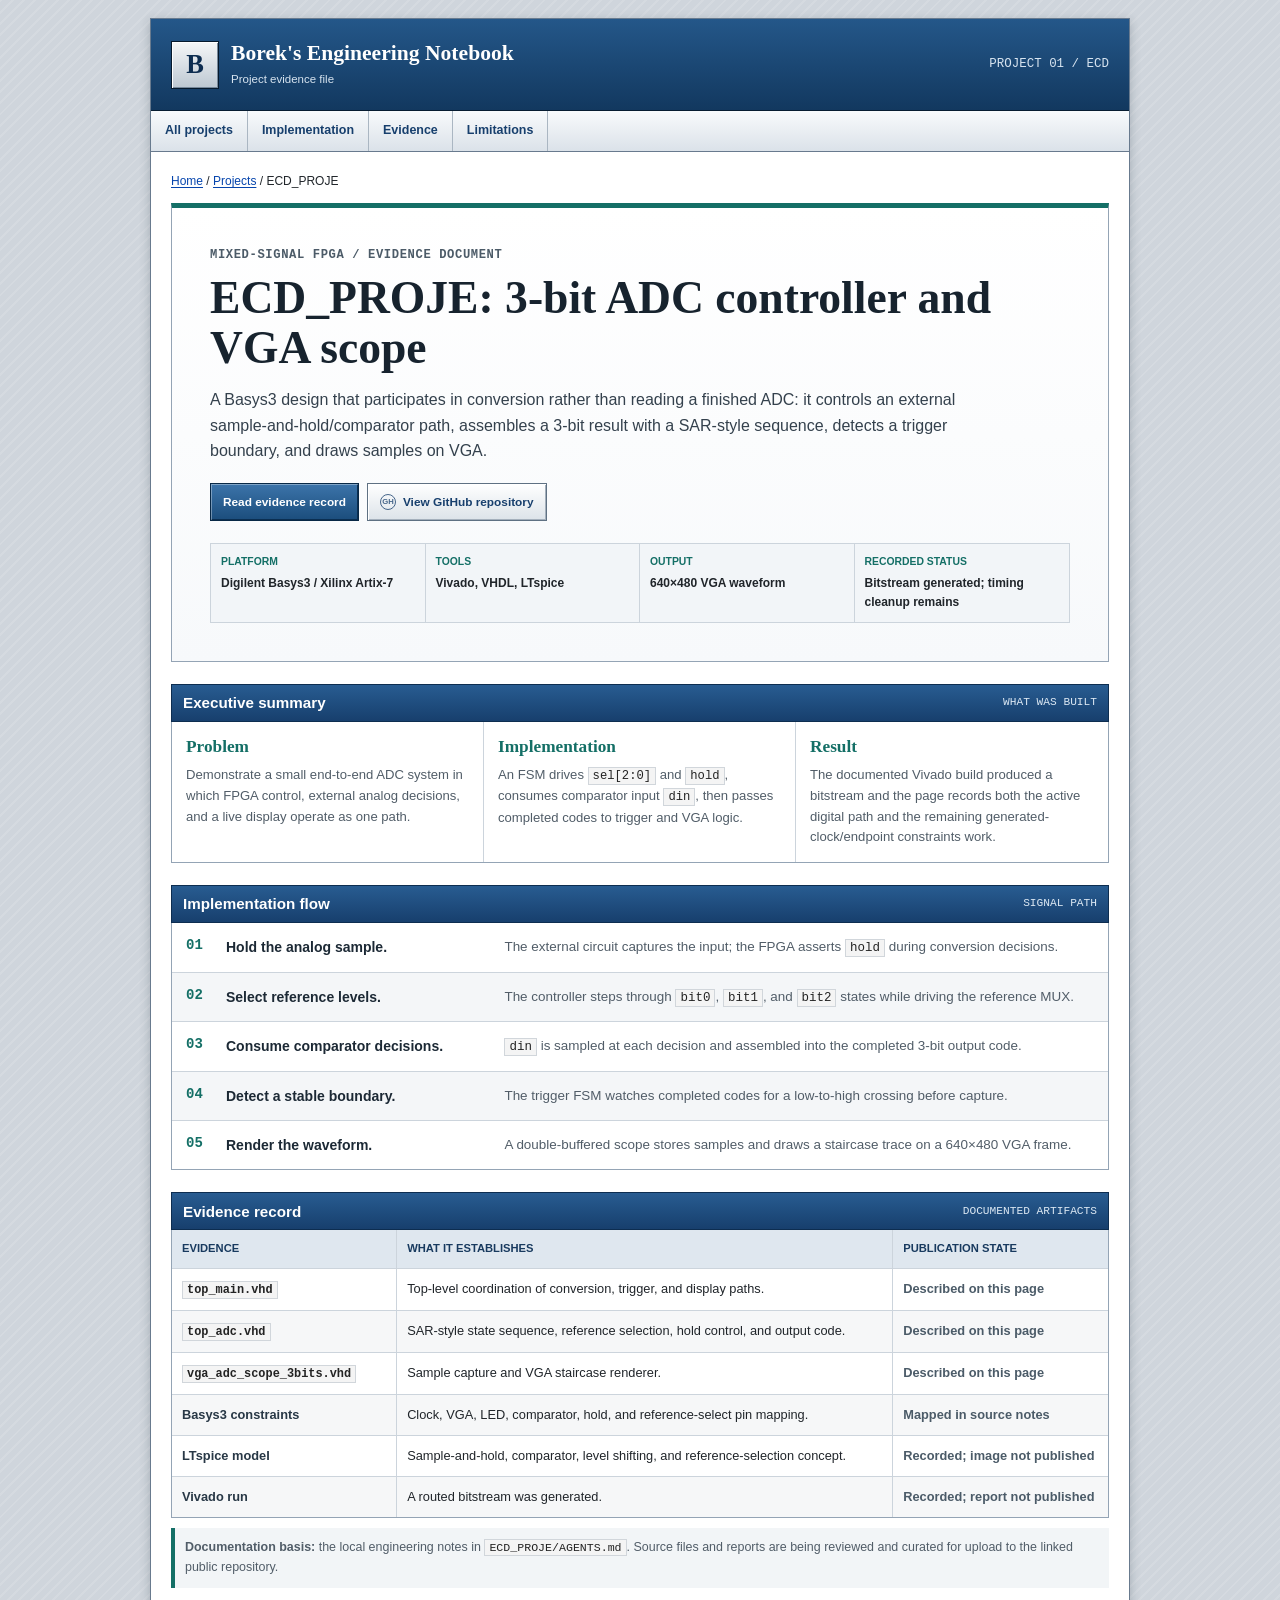
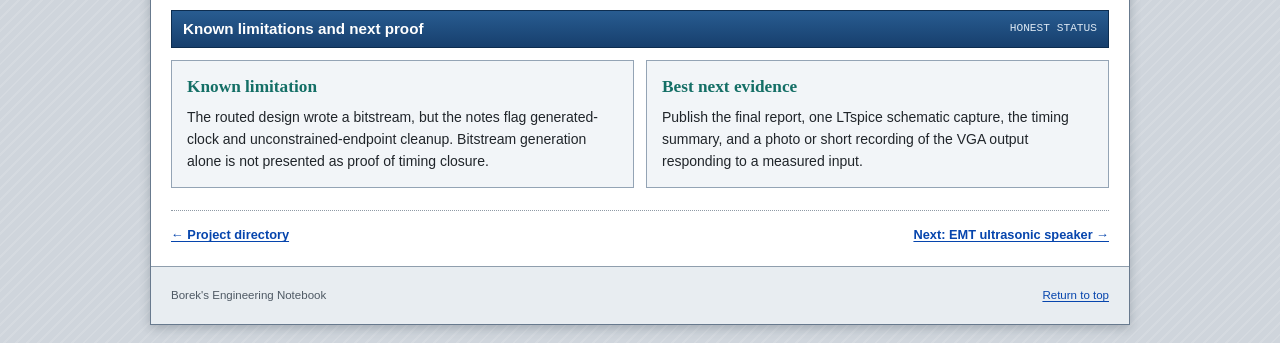
==== projects/ecd-proje.html @ fc701e77 "Publish media-free engineering portfolio" ====
<!doctype html>
<html lang="en">
  <head>
    <meta charset="utf-8" />
    <meta name="viewport" content="width=device-width, initial-scale=1" />
    <meta name="description" content="Evidence documentation for a Basys3 3-bit ADC controller and VGA oscilloscope implemented in VHDL." />
    <meta name="theme-color" content="#163f73" />
    <title>ECD_PROJE Evidence | Borek's Engineering Notebook</title>
    <link rel="stylesheet" href="../styles.css" />
  </head>
  <body class="project-ecd">
    <a class="skip-link" href="#main-content">Skip to main content</a>

    <div class="site-shell">
      <header class="site-header">
        <div class="masthead">
          <a class="brand" href="../index.html" aria-label="Borek's Engineering Notebook home">
            <span class="brand-mark" aria-hidden="true">B</span>
            <span><strong>Borek's Engineering Notebook</strong><small>Project evidence file</small></span>
          </a>
          <p class="masthead-note">PROJECT 01 / ECD</p>
        </div>
        <nav class="main-nav" aria-label="Project navigation">
          <a href="../index.html#projects">All projects</a>
          <a href="#implementation">Implementation</a>
          <a href="#evidence">Evidence</a>
          <a href="#limitations">Limitations</a>
        </nav>
      </header>

      <main id="main-content">
        <p class="breadcrumb"><a href="../index.html">Home</a> / <a href="../index.html#projects">Projects</a> / ECD_PROJE</p>

        <section class="project-intro" aria-labelledby="project-title">
          <p class="page-label">MIXED-SIGNAL FPGA / EVIDENCE DOCUMENT</p>
          <h1 id="project-title">ECD_PROJE: 3-bit ADC controller and VGA scope</h1>
          <p class="lead">
            A Basys3 design that participates in conversion rather than reading a finished ADC:
            it controls an external sample-and-hold/comparator path, assembles a 3-bit result with
            a SAR-style sequence, detects a trigger boundary, and draws samples on VGA.
          </p>
          <div class="entry-actions" aria-label="ECD project actions">
            <a class="button primary" href="#evidence">Read evidence record</a>
            <a class="button repository-button" href="https://github.com/Borek-32/EEE313-VGA-Scope-3-Bit-ADC-BASYS3" data-repository="ecd-proje"><span class="github-logo" aria-hidden="true">GH</span>View GitHub repository</a>
          </div>

          <dl class="project-facts wide">
            <div><dt>Platform</dt><dd>Digilent Basys3 / Xilinx Artix-7</dd></div>
            <div><dt>Tools</dt><dd>Vivado, VHDL, LTspice</dd></div>
            <div><dt>Output</dt><dd>640×480 VGA waveform</dd></div>
            <div><dt>Recorded status</dt><dd>Bitstream generated; timing cleanup remains</dd></div>
          </dl>
        </section>

        <section class="content-section" aria-labelledby="summary-title">
          <div class="section-titlebar"><h2 id="summary-title">Executive summary</h2><span>what was built</span></div>
          <div class="summary-grid">
            <article><h3>Problem</h3><p>Demonstrate a small end-to-end ADC system in which FPGA control, external analog decisions, and a live display operate as one path.</p></article>
            <article><h3>Implementation</h3><p>An FSM drives <code>sel[2:0]</code> and <code>hold</code>, consumes comparator input <code>din</code>, then passes completed codes to trigger and VGA logic.</p></article>
            <article><h3>Result</h3><p>The documented Vivado build produced a bitstream and the page records both the active digital path and the remaining generated-clock/endpoint constraints work.</p></article>
          </div>
        </section>

        <section id="implementation" class="content-section" aria-labelledby="implementation-title">
          <div class="section-titlebar"><h2 id="implementation-title">Implementation flow</h2><span>signal path</span></div>
          <ol class="flow-list">
            <li><strong>Hold the analog sample.</strong><span>The external circuit captures the input; the FPGA asserts <code>hold</code> during conversion decisions.</span></li>
            <li><strong>Select reference levels.</strong><span>The controller steps through <code>bit0</code>, <code>bit1</code>, and <code>bit2</code> states while driving the reference MUX.</span></li>
            <li><strong>Consume comparator decisions.</strong><span><code>din</code> is sampled at each decision and assembled into the completed 3-bit output code.</span></li>
            <li><strong>Detect a stable boundary.</strong><span>The trigger FSM watches completed codes for a low-to-high crossing before capture.</span></li>
            <li><strong>Render the waveform.</strong><span>A double-buffered scope stores samples and draws a staircase trace on a 640×480 VGA frame.</span></li>
          </ol>
        </section>

        <section id="evidence" class="content-section" aria-labelledby="evidence-title">
          <div class="section-titlebar"><h2 id="evidence-title">Evidence record</h2><span>documented artifacts</span></div>
          <div class="table-wrap" tabindex="0" role="region" aria-label="ECD evidence table">
            <table class="evidence-table">
              <thead><tr><th scope="col">Evidence</th><th scope="col">What it establishes</th><th scope="col">Publication state</th></tr></thead>
              <tbody>
                <tr><th scope="row"><code>top_main.vhd</code></th><td>Top-level coordination of conversion, trigger, and display paths.</td><td>Described on this page</td></tr>
                <tr><th scope="row"><code>top_adc.vhd</code></th><td>SAR-style state sequence, reference selection, hold control, and output code.</td><td>Described on this page</td></tr>
                <tr><th scope="row"><code>vga_adc_scope_3bits.vhd</code></th><td>Sample capture and VGA staircase renderer.</td><td>Described on this page</td></tr>
                <tr><th scope="row">Basys3 constraints</th><td>Clock, VGA, LED, comparator, hold, and reference-select pin mapping.</td><td>Mapped in source notes</td></tr>
                <tr><th scope="row">LTspice model</th><td>Sample-and-hold, comparator, level shifting, and reference-selection concept.</td><td>Recorded; image not published</td></tr>
                <tr><th scope="row">Vivado run</th><td>A routed bitstream was generated.</td><td>Recorded; report not published</td></tr>
              </tbody>
            </table>
          </div>
          <p class="source-note"><strong>Documentation basis:</strong> the local engineering notes in <code>ECD_PROJE/AGENTS.md</code>. Source files and reports are being reviewed and curated for upload to the linked public repository.</p>
        </section>

        <section id="limitations" class="content-section" aria-labelledby="limitations-title">
          <div class="section-titlebar"><h2 id="limitations-title">Known limitations and next proof</h2><span>honest status</span></div>
          <div class="two-column">
            <article class="plain-panel"><h3>Known limitation</h3><p>The routed design wrote a bitstream, but the notes flag generated-clock and unconstrained-endpoint cleanup. Bitstream generation alone is not presented as proof of timing closure.</p></article>
            <article class="plain-panel"><h3>Best next evidence</h3><p>Publish the final report, one LTspice schematic capture, the timing summary, and a photo or short recording of the VGA output responding to a measured input.</p></article>
          </div>
        </section>

        <nav class="project-pager" aria-label="Project pages">
          <a href="../index.html#projects">← Project directory</a>
          <a href="emtproject.html">Next: EMT ultrasonic speaker →</a>
        </nav>
      </main>

      <footer class="site-footer"><p>Borek's Engineering Notebook</p><p><a href="#main-content">Return to top</a></p></footer>
    </div>
  </body>
</html>
---- styles.css ----
:root {
  color-scheme: light;
  --page-bg: #cfd5dc;
  --paper: #ffffff;
  --paper-alt: #f2f5f8;
  --ink: #20252a;
  --muted: #515d68;
  --navy: #173f6d;
  --navy-dark: #0d2d50;
  --link: #0645ad;
  --visited: #4f2b75;
  --line: #94a4b5;
  --line-light: #ccd4dc;
  --accent: #2d67a3;
  --max-width: 980px;
}

* {
  box-sizing: border-box;
}

html {
  scroll-behavior: smooth;
}

body {
  margin: 0;
  background:
    repeating-linear-gradient(
      135deg,
      rgba(255, 255, 255, 0.12) 0,
      rgba(255, 255, 255, 0.12) 2px,
      transparent 2px,
      transparent 8px
    ),
    var(--page-bg);
  color: var(--ink);
  font-family: Verdana, Tahoma, Arial, sans-serif;
  font-size: 14px;
  line-height: 1.58;
}

a {
  color: var(--link);
  text-decoration: underline;
  text-underline-offset: 2px;
}

a:visited {
  color: var(--visited);
}

a:hover {
  color: #b02319;
}

h1,
h2,
h3,
p {
  margin-top: 0;
}

h1,
h2,
h3 {
  color: #17232e;
  font-family: Georgia, "Times New Roman", serif;
}

h1 {
  margin-bottom: 14px;
  font-size: clamp(2rem, 5vw, 2.85rem);
  line-height: 1.1;
}

h2 {
  margin-bottom: 12px;
  font-size: 1.35rem;
  line-height: 1.25;
}

h3 {
  margin-bottom: 8px;
  font-size: 1.08rem;
  line-height: 1.3;
}

code {
  padding: 1px 4px;
  border: 1px solid #d1d6db;
  background: #f4f4f4;
  color: #232323;
  font-family: Consolas, "Courier New", monospace;
  font-size: 0.93em;
  overflow-wrap: anywhere;
}

.skip-link {
  position: fixed;
  top: 8px;
  left: 8px;
  z-index: 100;
  transform: translateY(-160%);
  padding: 8px 12px;
  border: 2px solid #000;
  background: #fff;
  color: #000;
  font-weight: bold;
}

.skip-link:focus {
  transform: translateY(0);
}

.site-shell {
  width: min(var(--max-width), calc(100% - 28px));
  margin: 18px auto;
  border: 1px solid #687a8e;
  background: var(--paper);
  box-shadow: 0 3px 10px rgba(20, 34, 48, 0.24);
}

.site-header {
  border-bottom: 1px solid #687a8e;
}

.masthead {
  display: flex;
  min-height: 92px;
  align-items: center;
  justify-content: space-between;
  gap: 24px;
  padding: 15px 20px;
  border-bottom: 1px solid #071c31;
  background: linear-gradient(#245789, #12385f);
  color: #fff;
}

.brand,
.brand:visited {
  display: inline-flex;
  align-items: center;
  gap: 12px;
  color: #fff;
  text-decoration: none;
}

.brand:hover {
  color: #fff;
}

.brand-mark {
  display: grid;
  width: 48px;
  height: 48px;
  flex: 0 0 auto;
  place-items: center;
  border: 1px solid #061a2d;
  background: linear-gradient(#f5f7f8, #bdc8d2);
  box-shadow:
    inset 1px 1px #fff,
    inset -1px -1px #77899b;
  color: var(--navy-dark);
  font-family: Georgia, "Times New Roman", serif;
  font-size: 1.65rem;
  font-weight: bold;
}

.brand strong,
.brand small {
  display: block;
}

.brand strong {
  font-family: Georgia, "Times New Roman", serif;
  font-size: 1.35rem;
  line-height: 1.18;
}

.brand small {
  margin-top: 3px;
  color: #d7e4f0;
  font-size: 0.72rem;
}

.masthead-note {
  margin: 0;
  color: #d7e4f0;
  font-family: "Courier New", monospace;
  font-size: 0.78rem;
  text-align: right;
  text-transform: uppercase;
}

.main-nav {
  display: flex;
  flex-wrap: wrap;
  min-height: 40px;
  align-items: stretch;
  background: linear-gradient(#f8fafc, #dbe2e9);
}

.main-nav a,
.main-nav a:visited {
  display: inline-flex;
  min-height: 40px;
  align-items: center;
  padding: 8px 14px;
  border-right: 1px solid #aab6c2;
  color: #173f6d;
  font-size: 0.78rem;
  font-weight: bold;
  text-decoration: none;
}

.main-nav a:hover,
.main-nav a:focus-visible {
  background: #fff;
  color: #8f211a;
}

main {
  padding: 20px;
}

.welcome-panel,
.project-intro {
  padding: clamp(22px, 5vw, 38px);
  border: 1px solid var(--line);
  border-top: 5px solid var(--navy);
  background: linear-gradient(180deg, #fff 0, #f7f9fb 100%);
}

.page-label,
.project-number {
  margin-bottom: 8px;
  color: #4c5b68;
  font-family: "Courier New", monospace;
  font-size: 0.76rem;
  font-weight: bold;
  letter-spacing: 0.05em;
}

.lead {
  max-width: 790px;
  margin-bottom: 18px;
  color: #34414d;
  font-size: 1rem;
}

.content-section {
  margin: 22px 0;
  scroll-margin-top: 16px;
}

.section-titlebar {
  display: flex;
  min-height: 38px;
  align-items: center;
  justify-content: space-between;
  gap: 16px;
  padding: 7px 11px;
  border: 1px solid var(--navy-dark);
  background: linear-gradient(#285c91, #173f6d);
  color: #fff;
}

.section-titlebar h2 {
  margin: 0;
  color: #fff;
  font-family: Verdana, Tahoma, Arial, sans-serif;
  font-size: 0.95rem;
}

.section-titlebar span {
  color: #dce8f3;
  font-family: "Courier New", monospace;
  font-size: 0.7rem;
  text-transform: uppercase;
}

.project-list {
  display: grid;
  grid-template-columns: repeat(2, minmax(0, 1fr));
  gap: 14px;
  padding-top: 14px;
}

.project-entry {
  --accent: #2d67a3;
  display: flex;
  min-width: 0;
  flex-direction: column;
  padding: 16px;
  border: 1px solid var(--line);
  border-top: 5px solid var(--accent);
  background: #fff;
  box-shadow: inset 0 0 0 1px #eef1f4;
}

.project-entry header {
  min-height: 68px;
  padding-bottom: 8px;
  border-bottom: 1px dotted #a9b4bf;
}

.project-entry h3 {
  margin-bottom: 0;
  font-size: 1.22rem;
}

.project-entry > p {
  color: var(--muted);
}

.project-ecd {
  --accent: #146f66;
}

.project-emt {
  --accent: #954634;
}

.project-nrf {
  --accent: #697420;
}

.project-mfcc {
  --accent: #3c6288;
}

.project-rc {
  --accent: #8a4d12;
}

.project-facts {
  display: grid;
  grid-template-columns: repeat(3, minmax(0, 1fr));
  gap: 0;
  margin: 12px 0 14px;
  border: 1px solid var(--line-light);
}

.project-facts div {
  min-width: 0;
  padding: 8px;
  border-right: 1px solid var(--line-light);
  background: var(--paper-alt);
}

.project-facts div:last-child {
  border-right: 0;
}

.project-facts dt {
  margin-bottom: 3px;
  color: #5b6772;
  font-size: 0.65rem;
  font-weight: bold;
  text-transform: uppercase;
}

.project-facts dd {
  margin: 0;
  font-size: 0.75rem;
  font-weight: bold;
  overflow-wrap: anywhere;
}

.project-summary {
  display: grid;
  grid-template-columns: repeat(2, minmax(0, 1fr));
  align-items: stretch;
  gap: 10px;
  margin: 12px 0 14px;
}

.project-entry .project-summary .project-facts {
  grid-template-columns: 1fr;
  grid-template-rows: repeat(3, minmax(0, 1fr));
  margin: 0;
}

.project-entry .project-summary .project-facts div {
  display: flex;
  justify-content: center;
  flex-direction: column;
  border-right: 0;
  border-bottom: 1px solid var(--line-light);
}

.project-entry .project-summary .project-facts div:last-child {
  border-bottom: 0;
}

.project-preview {
  display: flex;
  min-width: 0;
  flex-direction: column;
  margin: 0;
  border: 1px solid var(--line-light);
  background: #fff;
}

.project-preview-placeholder {
  position: relative;
  display: grid;
  min-height: 150px;
  flex: 1;
  place-content: center;
  gap: 2px;
  overflow: hidden;
  border-bottom: 1px solid var(--line-light);
  background:
    linear-gradient(135deg, transparent 49.5%, rgba(76, 91, 104, 0.14) 50%, transparent 50.5%),
    linear-gradient(45deg, transparent 49.5%, rgba(76, 91, 104, 0.14) 50%, transparent 50.5%),
    repeating-linear-gradient(
      0deg,
      rgba(255, 255, 255, 0.45) 0,
      rgba(255, 255, 255, 0.45) 1px,
      transparent 1px,
      transparent 10px
    ),
    #e5eaee;
  color: #44525e;
  text-align: center;
}

.project-preview-image {
  display: block;
  width: 100%;
  min-height: 150px;
  flex: 1;
  border-bottom: 1px solid var(--line-light);
  object-fit: cover;
}

.project-preview-placeholder::before {
  content: "";
  width: 58px;
  height: 40px;
  margin: 0 auto 8px;
  border: 2px solid var(--accent);
  background:
    linear-gradient(145deg, transparent 52%, var(--accent) 53% 58%, transparent 59%),
    linear-gradient(35deg, transparent 55%, var(--accent) 56% 61%, transparent 62%),
    rgba(255, 255, 255, 0.58);
  box-shadow: 4px 4px 0 rgba(32, 37, 42, 0.12);
}

.project-preview-placeholder span,
.project-preview-placeholder strong {
  position: relative;
  z-index: 1;
  display: block;
}

.project-preview-placeholder span {
  color: #5b6772;
  font-family: "Courier New", monospace;
  font-size: 0.68rem;
  font-weight: bold;
  letter-spacing: 0.07em;
  text-transform: uppercase;
}

.project-preview-placeholder strong {
  color: #273746;
  font-size: 0.78rem;
  text-transform: uppercase;
}

.project-preview figcaption {
  padding: 6px 8px;
  color: #5b6772;
  font-size: 0.68rem;
}

.entry-actions {
  display: flex;
  flex-wrap: wrap;
  gap: 8px;
  margin-top: auto;
}

.button,
.button:visited {
  display: inline-flex;
  min-height: 38px;
  align-items: center;
  justify-content: center;
  padding: 8px 12px;
  border: 1px solid #5f7183;
  background: linear-gradient(#fff, #dce3e9);
  box-shadow:
    inset 1px 1px #fff,
    inset -1px -1px #a4b0bc;
  color: #173f6d;
  font-family: Verdana, Tahoma, Arial, sans-serif;
  font-size: 0.74rem;
  font-weight: bold;
  line-height: 1.2;
  text-decoration: none;
}

.button:hover,
.button:focus-visible {
  background: #fff;
  color: #a21e16;
}

.button.primary,
.button.primary:visited {
  border-color: #082846;
  background: linear-gradient(#3c74aa, #1b4d7c);
  box-shadow:
    inset 1px 1px rgba(255, 255, 255, 0.35),
    inset -1px -1px #0b2f52;
  color: #fff;
}

.button.primary:hover,
.button.primary:focus-visible {
  background: #123f6d;
  color: #fff;
}

.repository-button {
  gap: 7px;
}

.disabled-button,
.disabled-button:hover {
  cursor: not-allowed;
  background: #edf0f2;
  box-shadow: none;
  color: #65717c;
}

.github-logo {
  display: inline-grid;
  width: 16px;
  height: 16px;
  flex: 0 0 auto;
  place-items: center;
  border: 1px solid currentColor;
  border-radius: 50%;
  font-family: Verdana, Tahoma, Arial, sans-serif;
  font-size: 0.48rem;
  font-weight: bold;
  line-height: 1;
  opacity: 0.78;
}

.summary-grid {
  display: grid;
  grid-template-columns: repeat(3, minmax(0, 1fr));
  border: 1px solid var(--line);
  border-top: 0;
}

.summary-grid article {
  min-width: 0;
  padding: 14px;
  border-right: 1px solid var(--line-light);
  background: #fff;
}

.summary-grid article:last-child {
  border-right: 0;
}

.summary-grid p {
  margin: 0;
  color: var(--muted);
  font-size: 0.82rem;
}

.plain-panel {
  padding: 15px;
  border: 1px solid var(--line);
  background: var(--paper-alt);
}

.plain-panel p:last-child {
  margin-bottom: 0;
}

.source-note {
  color: var(--muted);
  font-size: 0.78rem;
}

.site-footer {
  display: flex;
  align-items: center;
  justify-content: space-between;
  gap: 18px;
  min-height: 58px;
  padding: 12px 20px;
  border-top: 1px solid #8f9ead;
  background: #e8edf1;
  color: #4e5964;
  font-size: 0.72rem;
}

.site-footer p {
  margin: 0;
}

/* Project evidence pages */

.breadcrumb {
  margin-bottom: 12px;
  font-size: 0.75rem;
}

.project-intro {
  border-top-color: var(--accent);
}

.project-intro .entry-actions {
  margin: 20px 0;
}

.project-facts.wide {
  grid-template-columns: repeat(4, minmax(0, 1fr));
  margin-top: 22px;
  margin-bottom: 0;
}

.project-facts.wide div {
  padding: 10px;
}

.project-facts.wide dt {
  color: var(--accent);
}

.summary-grid h3 {
  margin-bottom: 7px;
  color: var(--accent);
}

.flow-list {
  padding: 0;
  margin: 0;
  border: 1px solid var(--line);
  border-top: 0;
  list-style: none;
  counter-reset: steps;
}

.flow-list li {
  display: grid;
  grid-template-columns: minmax(190px, 0.62fr) minmax(0, 1.38fr);
  gap: 14px;
  padding: 13px 15px 13px 54px;
  border-bottom: 1px solid var(--line-light);
  background: #fff;
  counter-increment: steps;
  position: relative;
}

.flow-list li:nth-child(even) {
  background: #f4f6f8;
}

.flow-list li:last-child {
  border-bottom: 0;
}

.flow-list li::before {
  content: counter(steps, decimal-leading-zero);
  position: absolute;
  top: 11px;
  left: 14px;
  width: 28px;
  color: var(--accent);
  font-family: "Courier New", monospace;
  font-weight: bold;
}

.flow-list strong {
  color: #1c2935;
}

.flow-list span {
  color: var(--muted);
  font-size: 0.84rem;
}

.table-wrap {
  max-width: 100%;
  overflow-x: auto;
  border: 1px solid var(--line);
  border-top: 0;
}

.evidence-table {
  width: 100%;
  min-width: 680px;
  border-collapse: collapse;
  background: #fff;
  font-size: 0.8rem;
}

.evidence-table th,
.evidence-table td {
  padding: 10px;
  border-right: 1px solid var(--line-light);
  border-bottom: 1px solid var(--line-light);
  text-align: left;
  vertical-align: top;
}

.evidence-table th:last-child,
.evidence-table td:last-child {
  border-right: 0;
}

.evidence-table tbody tr:last-child th,
.evidence-table tbody tr:last-child td {
  border-bottom: 0;
}

.evidence-table thead th {
  background: #dfe7ef;
  color: #183a5f;
  font-size: 0.7rem;
  text-transform: uppercase;
}

.evidence-table tbody tr:nth-child(even) {
  background: #f6f7f8;
}

.evidence-table tbody th {
  width: 24%;
  color: #283846;
}

.evidence-table td:last-child {
  width: 23%;
  color: #4b5b68;
  font-weight: bold;
}

.source-note {
  margin: 10px 0 0;
  padding: 10px;
  border-left: 4px solid var(--accent);
  background: #f2f5f7;
}

.two-column {
  display: grid;
  grid-template-columns: repeat(2, minmax(0, 1fr));
  gap: 12px;
  padding-top: 12px;
}

.two-column h3 {
  color: var(--accent);
}

.project-hero-media {
  margin: 22px 0 0;
  border: 1px solid var(--line);
  background: #fff;
}

.project-hero-media img {
  display: block;
  width: 100%;
  max-height: 430px;
  object-fit: cover;
}

.media-placeholder {
  display: grid;
  min-height: 190px;
  flex: 1;
  place-content: center;
  gap: 5px;
  padding: 22px;
  background:
    linear-gradient(135deg, transparent 49.5%, rgba(76, 91, 104, 0.12) 50%, transparent 50.5%),
    linear-gradient(45deg, transparent 49.5%, rgba(76, 91, 104, 0.12) 50%, transparent 50.5%),
    repeating-linear-gradient(
      0deg,
      rgba(255, 255, 255, 0.52) 0,
      rgba(255, 255, 255, 0.52) 1px,
      transparent 1px,
      transparent 12px
    ),
    #e5eaee;
  color: #44525e;
  text-align: center;
}

.media-placeholder span {
  color: var(--accent);
  font-family: "Courier New", monospace;
  font-size: 0.72rem;
  font-weight: bold;
  letter-spacing: 0.06em;
  text-transform: uppercase;
}

.media-placeholder strong {
  color: #273746;
  font-size: 0.8rem;
  text-transform: uppercase;
}

.hero-media-placeholder {
  min-height: 360px;
}

.project-hero-media figcaption,
.evidence-gallery figcaption {
  padding: 8px 10px;
  border-top: 1px solid var(--line-light);
  color: #5b6772;
  font-size: 0.72rem;
}

.evidence-gallery {
  display: grid;
  grid-template-columns: repeat(2, minmax(0, 1fr));
  gap: 12px;
  padding-top: 12px;
}

.evidence-gallery figure {
  display: flex;
  min-width: 0;
  flex-direction: column;
  margin: 0;
  border: 1px solid var(--line);
  background: #fff;
}

.evidence-gallery img {
  display: block;
  width: 100%;
  aspect-ratio: 16 / 9;
  flex: 1;
  background: #e7ebef;
  object-fit: contain;
}

.project-pager {
  display: flex;
  justify-content: space-between;
  gap: 18px;
  margin-top: 22px;
  padding-top: 14px;
  border-top: 1px dotted #8f9aa5;
  font-size: 0.8rem;
  font-weight: bold;
}

:focus-visible {
  outline: 3px solid #111;
  outline-offset: 2px;
  box-shadow: 0 0 0 5px #ffbf47 !important;
}

@media (max-width: 800px) {
  .project-list,
  .summary-grid,
  .two-column,
  .evidence-gallery {
    grid-template-columns: 1fr;
  }

  .summary-grid article {
    border-right: 0;
    border-bottom: 1px solid var(--line-light);
  }

  .summary-grid article:last-child {
    border-bottom: 0;
  }

  .project-entry header {
    min-height: 0;
  }

  .project-facts.wide {
    grid-template-columns: repeat(2, minmax(0, 1fr));
  }

  .project-facts.wide div:nth-child(2) {
    border-right: 0;
  }

  .project-facts.wide div:nth-child(-n + 2) {
    border-bottom: 1px solid var(--line-light);
  }
}

@media (max-width: 580px) {
  body {
    font-size: 13px;
  }

  .site-shell {
    width: 100%;
    margin: 0;
    border: 0;
    box-shadow: none;
  }

  .masthead {
    min-height: 0;
    align-items: flex-start;
    flex-direction: column;
    gap: 10px;
    padding: 13px;
  }

  .brand-mark {
    width: 42px;
    height: 42px;
  }

  .brand strong {
    font-size: 1.12rem;
  }

  .masthead-note {
    text-align: left;
  }

  .main-nav {
    display: grid;
    grid-template-columns: repeat(2, minmax(0, 1fr));
  }

  .main-nav a,
  .main-nav a:visited {
    min-height: 44px;
    border-right: 1px solid #aab6c2;
    border-bottom: 1px solid #aab6c2;
  }

  main {
    padding: 12px;
  }

  .welcome-panel,
  .project-intro {
    padding: 18px 14px;
  }

  .section-titlebar {
    align-items: flex-start;
    flex-direction: column;
    gap: 2px;
  }

  .project-facts,
  .project-facts.wide {
    grid-template-columns: 1fr;
  }

  .project-summary {
    grid-template-columns: 1fr;
  }

  .project-entry .project-summary .project-facts {
    grid-template-rows: none;
  }

  .project-facts div,
  .project-facts.wide div,
  .project-facts.wide div:nth-child(2) {
    border-right: 0;
    border-bottom: 1px solid var(--line-light);
  }

  .project-facts div:last-child,
  .project-facts.wide div:last-child {
    border-bottom: 0;
  }

  .entry-actions {
    flex-direction: column;
  }

  .button {
    width: 100%;
    min-height: 44px;
  }

  .flow-list li {
    grid-template-columns: 1fr;
    gap: 4px;
  }

  .project-pager,
  .site-footer {
    align-items: flex-start;
    flex-direction: column;
  }
}

@media (prefers-reduced-motion: reduce) {
  html {
    scroll-behavior: auto;
  }
}
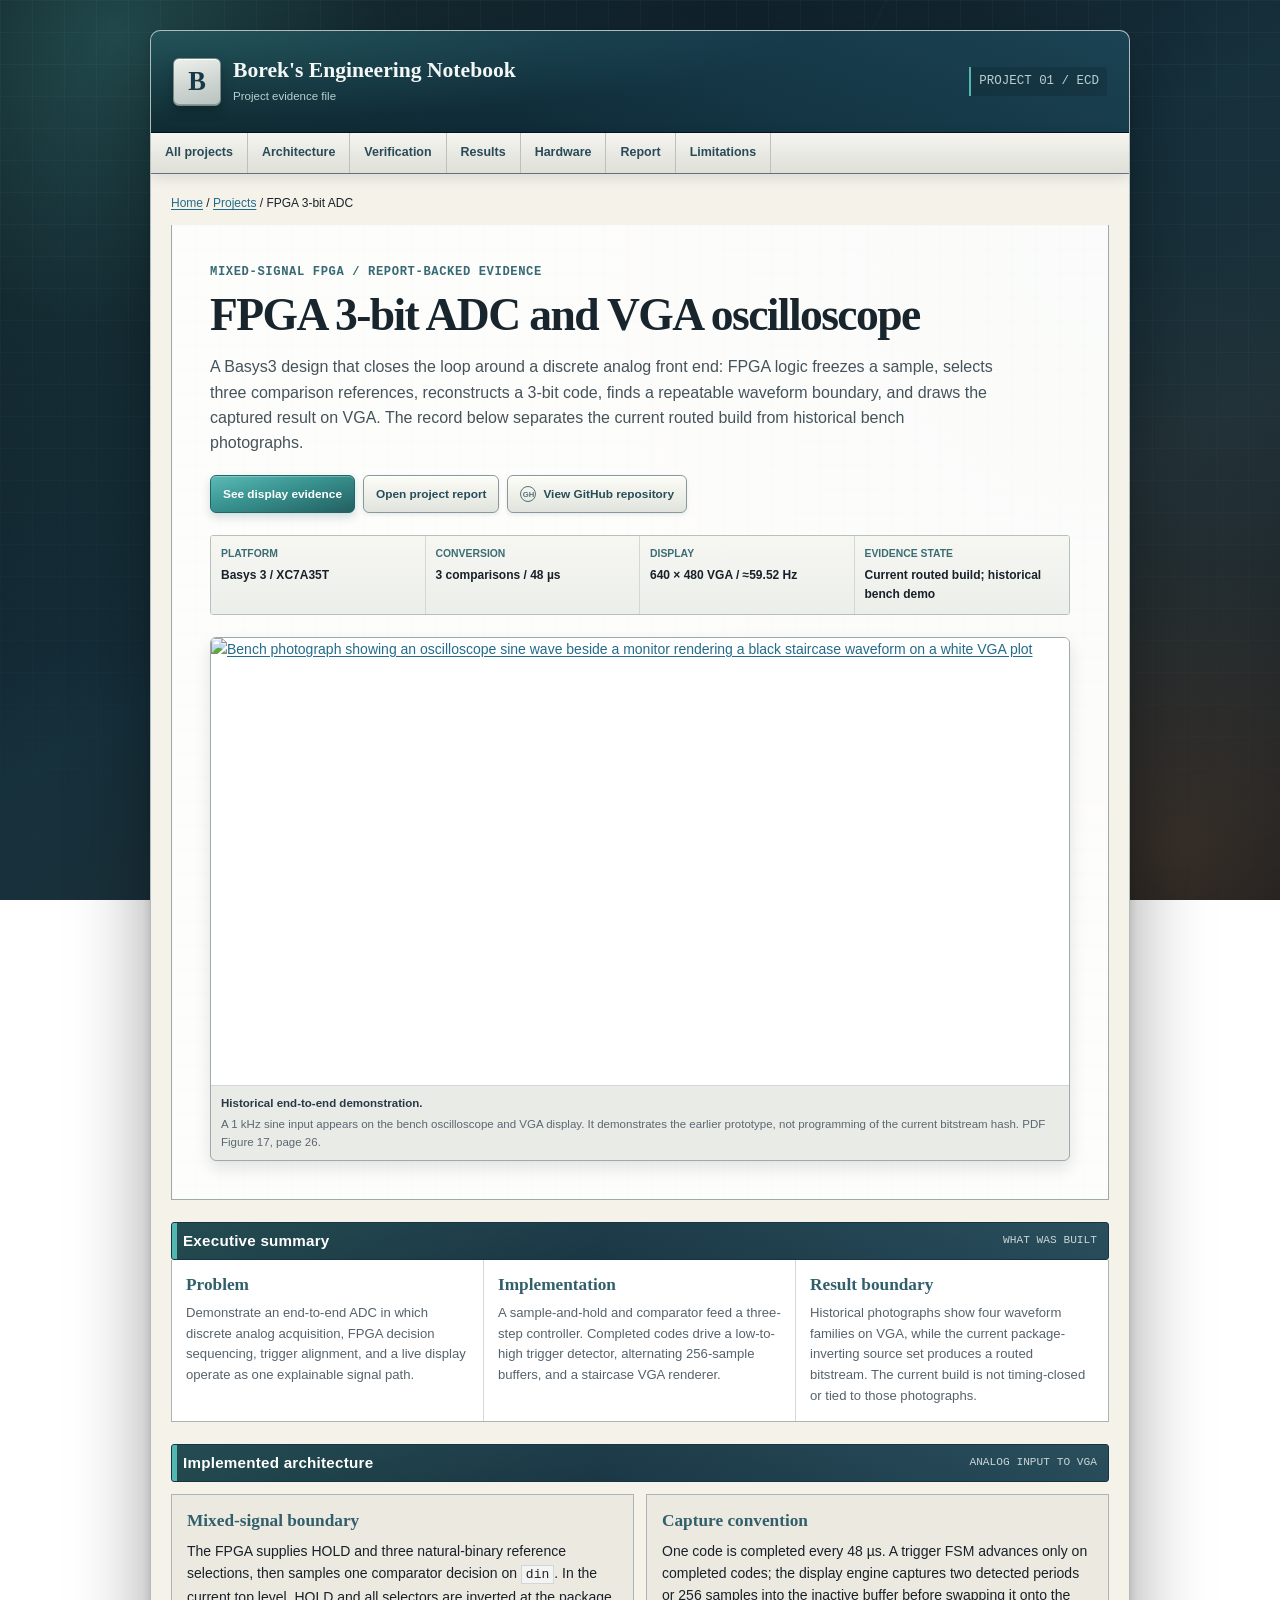
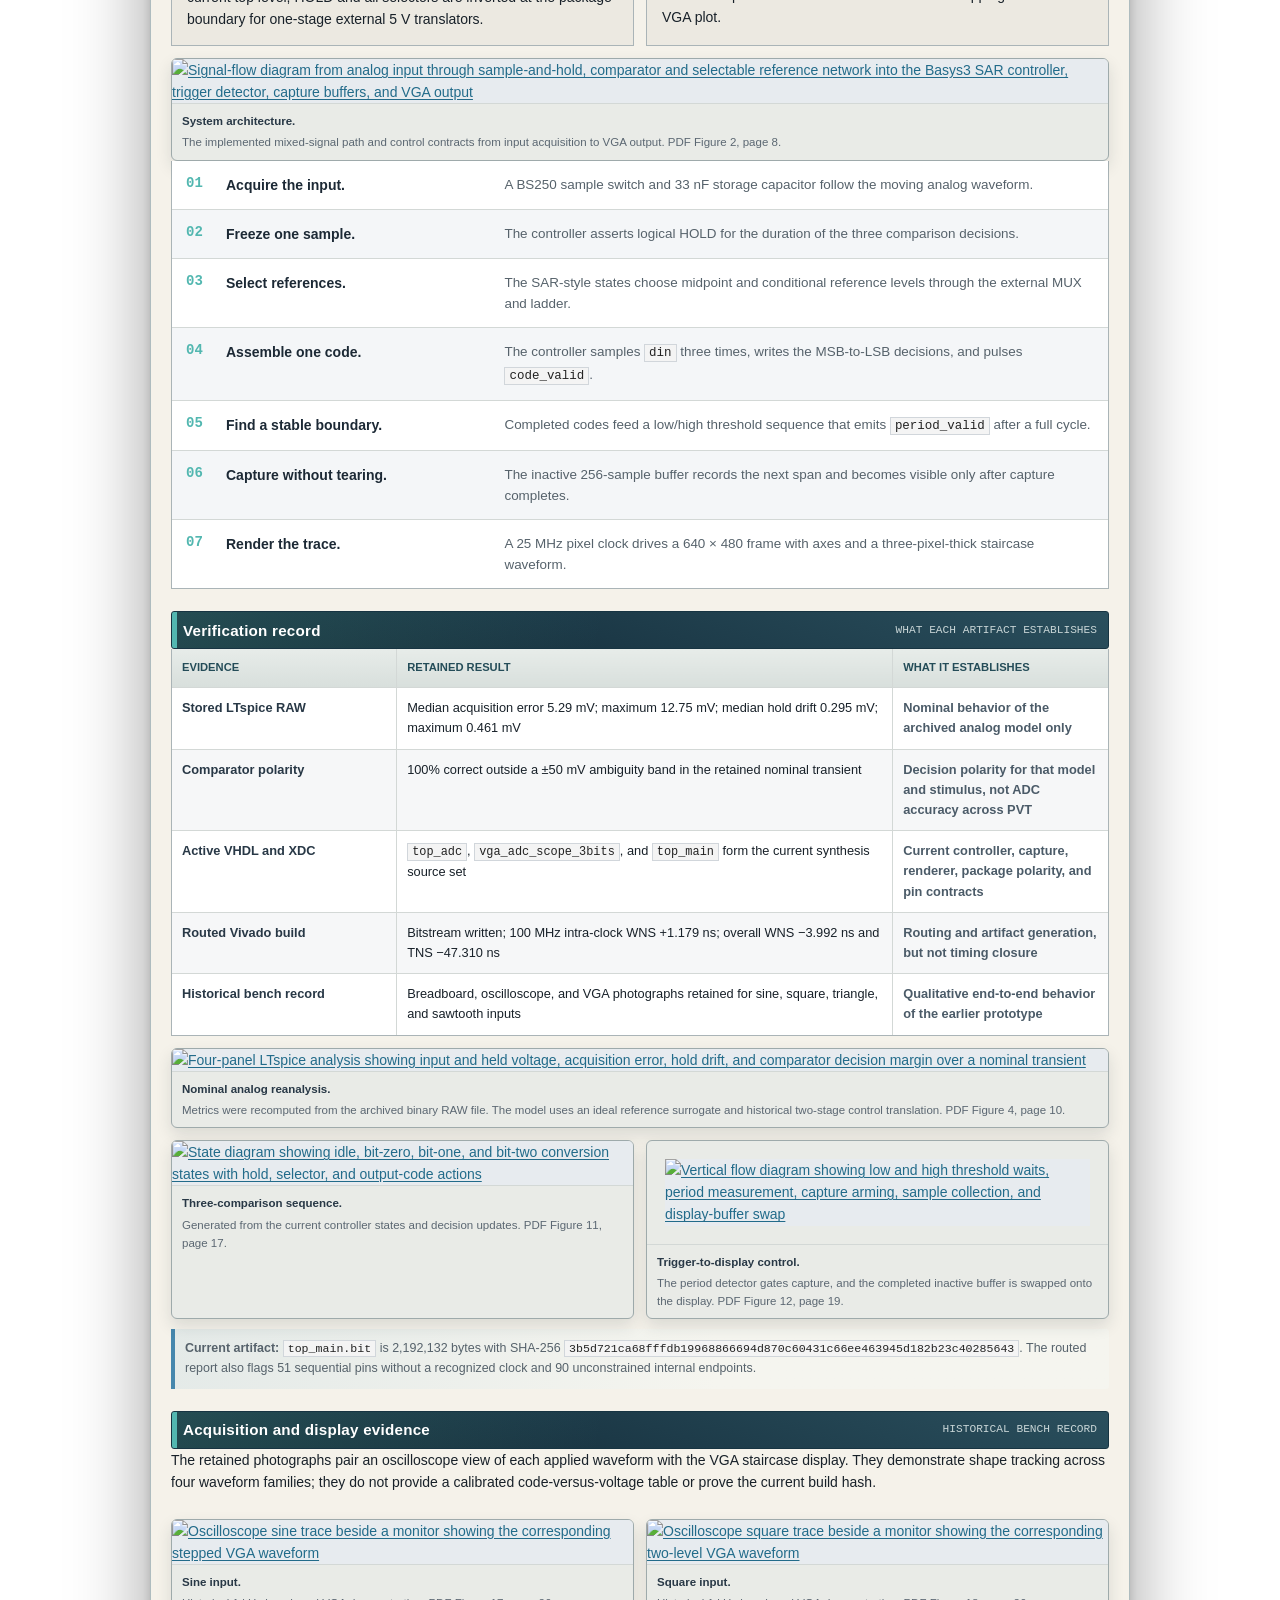
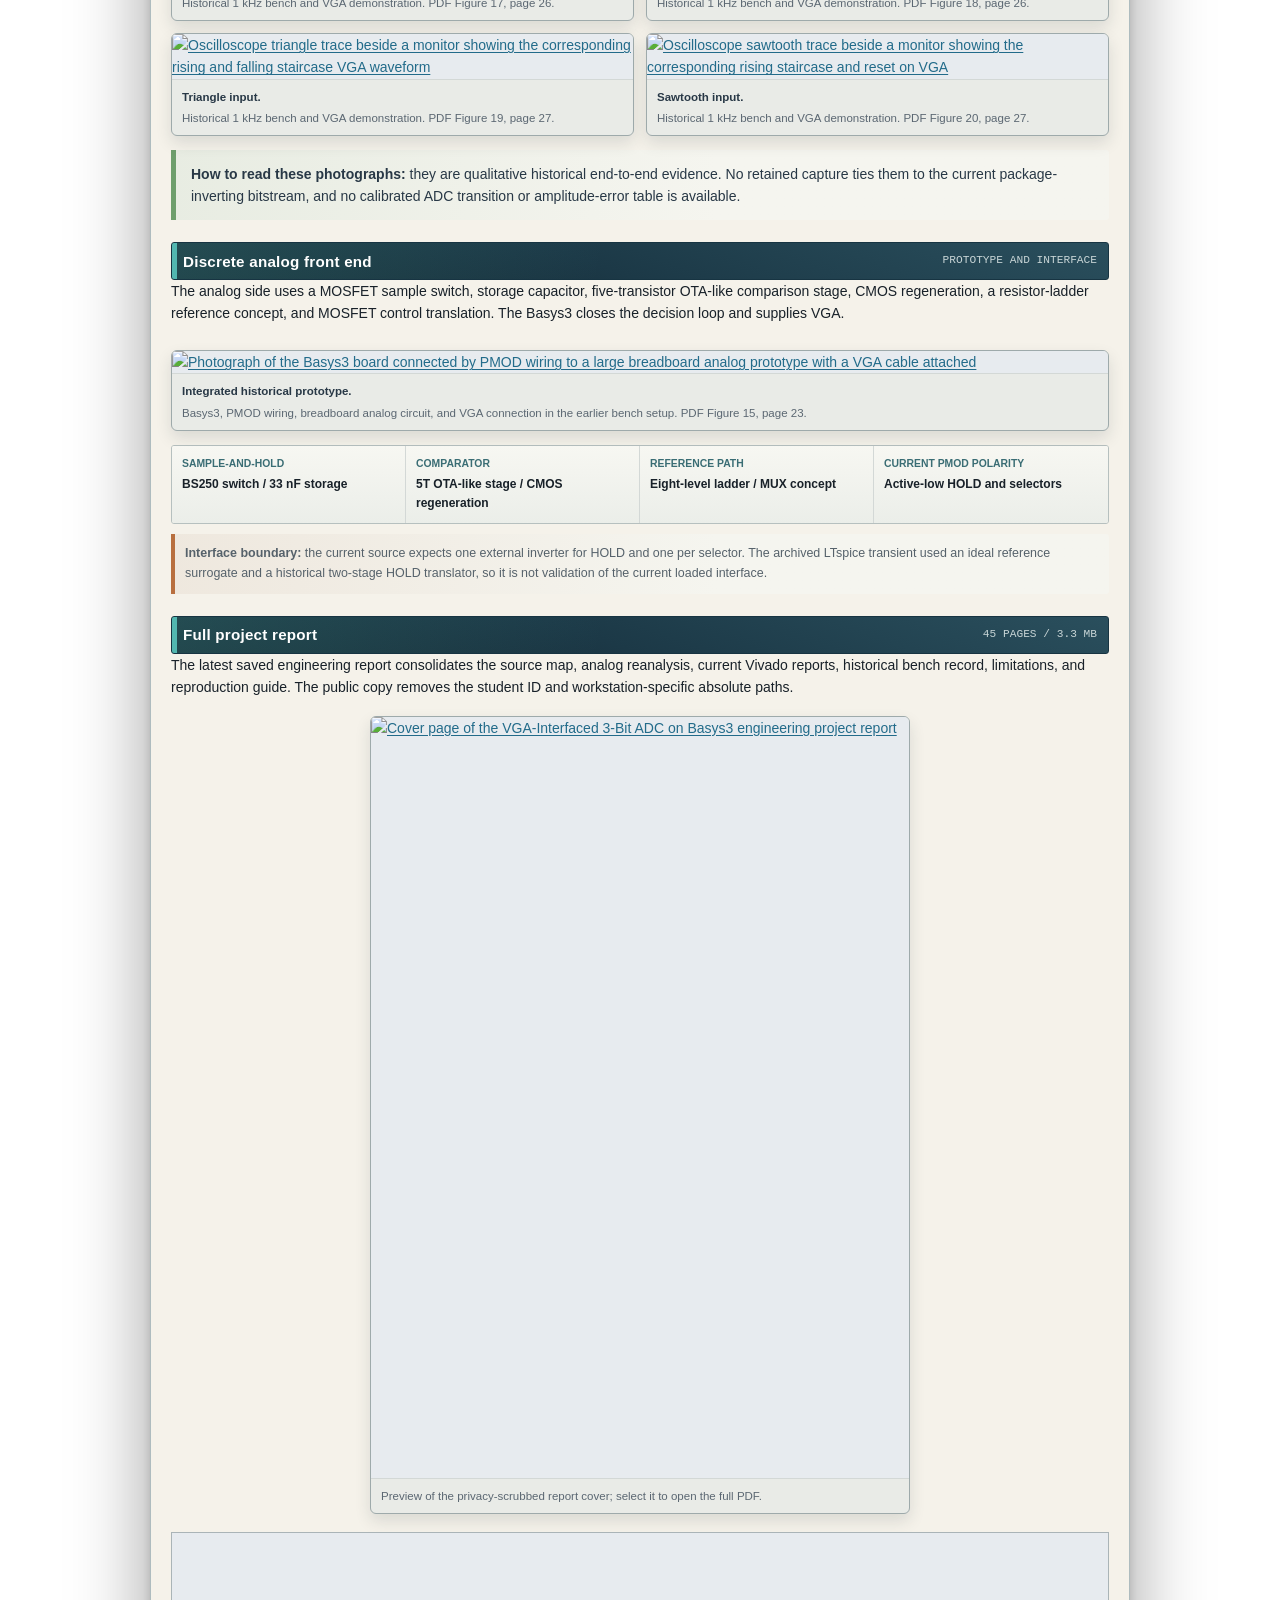
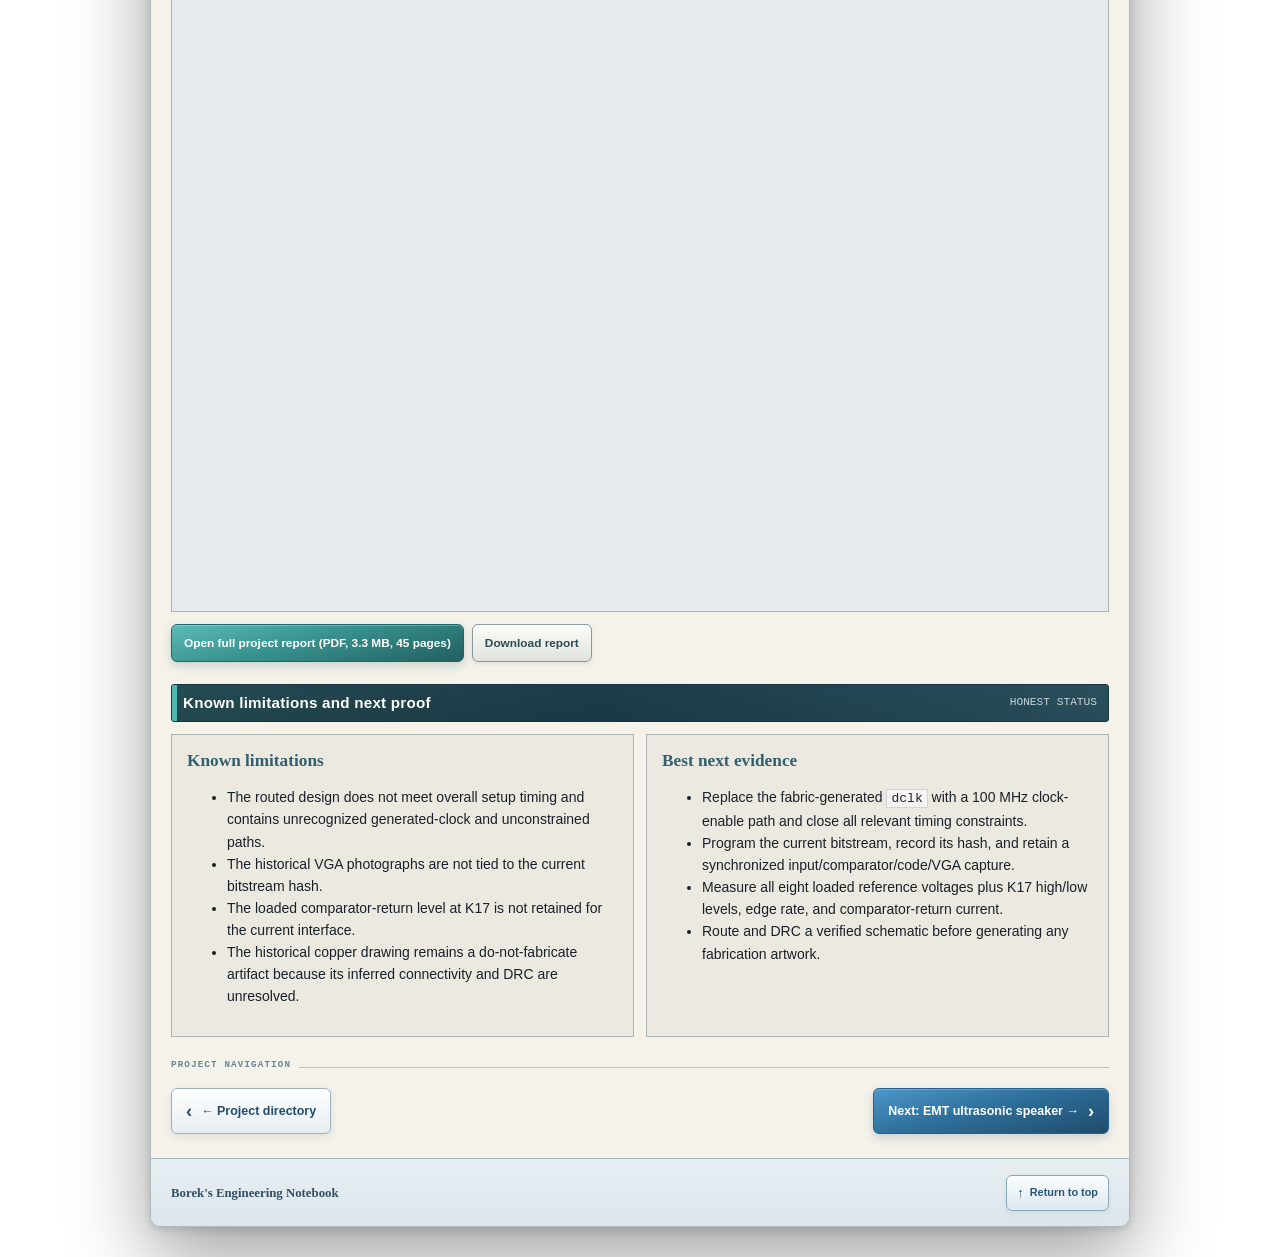
==== commit 8a115f9f: "Publish ECD project evidence page" ====
--- a/projects/ecd-proje.html
+++ b/projects/ecd-proje.html
@@ -3,9 +3,12 @@
   <head>
     <meta charset="utf-8" />
     <meta name="viewport" content="width=device-width, initial-scale=1" />
-    <meta name="description" content="Evidence documentation for a Basys3 3-bit ADC controller and VGA oscilloscope implemented in VHDL." />
+    <meta
+      name="description"
+      content="Report-backed evidence for a Basys3-controlled 3-bit ADC, discrete analog front end, trigger-aligned capture path, and VGA oscilloscope."
+    />
     <meta name="theme-color" content="#163f73" />
-    <title>ECD_PROJE Evidence | Borek's Engineering Notebook</title>
+    <title>FPGA 3-bit ADC and VGA Oscilloscope | Borek's Engineering Notebook</title>
     <link rel="stylesheet" href="../styles.css" />
   </head>
   <body class="project-ecd">
@@ -22,79 +25,399 @@
         </div>
         <nav class="main-nav" aria-label="Project navigation">
           <a href="../index.html#projects">All projects</a>
-          <a href="#implementation">Implementation</a>
-          <a href="#evidence">Evidence</a>
+          <a href="#architecture">Architecture</a>
+          <a href="#verification">Verification</a>
+          <a href="#results">Results</a>
+          <a href="#hardware">Hardware</a>
+          <a href="#report">Report</a>
           <a href="#limitations">Limitations</a>
         </nav>
       </header>
 
       <main id="main-content">
-        <p class="breadcrumb"><a href="../index.html">Home</a> / <a href="../index.html#projects">Projects</a> / ECD_PROJE</p>
+        <p class="breadcrumb"><a href="../index.html">Home</a> / <a href="../index.html#projects">Projects</a> / FPGA 3-bit ADC</p>
 
         <section class="project-intro" aria-labelledby="project-title">
-          <p class="page-label">MIXED-SIGNAL FPGA / EVIDENCE DOCUMENT</p>
-          <h1 id="project-title">ECD_PROJE: 3-bit ADC controller and VGA scope</h1>
+          <p class="page-label">MIXED-SIGNAL FPGA / REPORT-BACKED EVIDENCE</p>
+          <h1 id="project-title">FPGA 3-bit ADC and VGA oscilloscope</h1>
           <p class="lead">
-            A Basys3 design that participates in conversion rather than reading a finished ADC:
-            it controls an external sample-and-hold/comparator path, assembles a 3-bit result with
-            a SAR-style sequence, detects a trigger boundary, and draws samples on VGA.
+            A Basys3 design that closes the loop around a discrete analog front end: FPGA logic
+            freezes a sample, selects three comparison references, reconstructs a 3-bit code,
+            finds a repeatable waveform boundary, and draws the captured result on VGA. The record
+            below separates the current routed build from historical bench photographs.
           </p>
           <div class="entry-actions" aria-label="ECD project actions">
-            <a class="button primary" href="#evidence">Read evidence record</a>
-            <a class="button repository-button" href="https://github.com/Borek-32/EEE313-VGA-Scope-3-Bit-ADC-BASYS3" data-repository="ecd-proje"><span class="github-logo" aria-hidden="true">GH</span>View GitHub repository</a>
+            <a class="button primary" href="#results">See display evidence</a>
+            <a
+              class="button"
+              href="https://res.cloudinary.com/vb29plgf/image/upload/v1786982375/vga-adc-project-report_gdfmu8.pdf"
+            >Open project report</a>
+            <a
+              class="button repository-button"
+              href="https://github.com/Borek-32/EEE313-VGA-Scope-3-Bit-ADC-BASYS3"
+              data-repository="ecd-proje"
+            ><span class="github-logo" aria-hidden="true">GH</span>View GitHub repository</a>
           </div>
 
           <dl class="project-facts wide">
-            <div><dt>Platform</dt><dd>Digilent Basys3 / Xilinx Artix-7</dd></div>
-            <div><dt>Tools</dt><dd>Vivado, VHDL, LTspice</dd></div>
-            <div><dt>Output</dt><dd>640×480 VGA waveform</dd></div>
-            <div><dt>Recorded status</dt><dd>Bitstream generated; timing cleanup remains</dd></div>
+            <div><dt>Platform</dt><dd>Basys 3 / XC7A35T</dd></div>
+            <div><dt>Conversion</dt><dd>3 comparisons / 48 µs</dd></div>
+            <div><dt>Display</dt><dd>640 × 480 VGA / ≈59.52 Hz</dd></div>
+            <div><dt>Evidence state</dt><dd>Current routed build; historical bench demo</dd></div>
           </dl>
+
+          <figure class="project-hero-media">
+            <a
+              href="https://res.cloudinary.com/vb29plgf/image/upload/v1786982372/one-khz-sine-vga-output_a9tt9t.jpg"
+              aria-label="Open the full-resolution historical one-kilohertz sine-wave VGA demonstration"
+            >
+              <img
+                src="https://res.cloudinary.com/vb29plgf/image/upload/f_auto,q_auto:good,c_limit,w_1800/v1786982372/one-khz-sine-vga-output_a9tt9t.jpg"
+                width="1408"
+                height="734"
+                alt="Bench photograph showing an oscilloscope sine wave beside a monitor rendering a black staircase waveform on a white VGA plot"
+                decoding="async"
+                fetchpriority="high"
+              />
+            </a>
+            <figcaption>
+              <strong>Historical end-to-end demonstration.</strong> A 1 kHz sine input appears on
+              the bench oscilloscope and VGA display. It demonstrates the earlier prototype, not
+              programming of the current bitstream hash. PDF Figure 17, page 26.
+            </figcaption>
+          </figure>
         </section>
 
         <section class="content-section" aria-labelledby="summary-title">
           <div class="section-titlebar"><h2 id="summary-title">Executive summary</h2><span>what was built</span></div>
           <div class="summary-grid">
-            <article><h3>Problem</h3><p>Demonstrate a small end-to-end ADC system in which FPGA control, external analog decisions, and a live display operate as one path.</p></article>
-            <article><h3>Implementation</h3><p>An FSM drives <code>sel[2:0]</code> and <code>hold</code>, consumes comparator input <code>din</code>, then passes completed codes to trigger and VGA logic.</p></article>
-            <article><h3>Result</h3><p>The documented Vivado build produced a bitstream and the page records both the active digital path and the remaining generated-clock/endpoint constraints work.</p></article>
-          </div>
-        </section>
-
-        <section id="implementation" class="content-section" aria-labelledby="implementation-title">
-          <div class="section-titlebar"><h2 id="implementation-title">Implementation flow</h2><span>signal path</span></div>
+            <article>
+              <h3>Problem</h3>
+              <p>Demonstrate an end-to-end ADC in which discrete analog acquisition, FPGA decision sequencing, trigger alignment, and a live display operate as one explainable signal path.</p>
+            </article>
+            <article>
+              <h3>Implementation</h3>
+              <p>A sample-and-hold and comparator feed a three-step controller. Completed codes drive a low-to-high trigger detector, alternating 256-sample buffers, and a staircase VGA renderer.</p>
+            </article>
+            <article>
+              <h3>Result boundary</h3>
+              <p>Historical photographs show four waveform families on VGA, while the current package-inverting source set produces a routed bitstream. The current build is not timing-closed or tied to those photographs.</p>
+            </article>
+          </div>
+        </section>
+
+        <section id="architecture" class="content-section" aria-labelledby="architecture-title">
+          <div class="section-titlebar"><h2 id="architecture-title">Implemented architecture</h2><span>analog input to VGA</span></div>
+          <div class="two-column">
+            <article class="plain-panel">
+              <h3>Mixed-signal boundary</h3>
+              <p>
+                The FPGA supplies HOLD and three natural-binary reference selections, then samples
+                one comparator decision on <code>din</code>. In the current top level, HOLD and all
+                selectors are inverted at the package boundary for one-stage external 5 V translators.
+              </p>
+            </article>
+            <article class="plain-panel">
+              <h3>Capture convention</h3>
+              <p>
+                One code is completed every 48 µs. A trigger FSM advances only on completed codes;
+                the display engine captures two detected periods or 256 samples into the inactive
+                buffer before swapping it onto the VGA plot.
+              </p>
+            </article>
+          </div>
+
+          <div class="evidence-gallery architecture-gallery">
+            <figure class="wide-media">
+              <a
+                href="https://res.cloudinary.com/vb29plgf/image/upload/v1786982373/system-architecture_gitnvt.png"
+                aria-label="Open the full-resolution ECD mixed-signal system architecture diagram"
+              >
+                <img
+                  src="https://res.cloudinary.com/vb29plgf/image/upload/f_auto,q_auto:good,c_limit,w_2000/v1786982373/system-architecture_gitnvt.png"
+                  width="3397"
+                  height="733"
+                  alt="Signal-flow diagram from analog input through sample-and-hold, comparator and selectable reference network into the Basys3 SAR controller, trigger detector, capture buffers, and VGA output"
+                  loading="lazy"
+                  decoding="async"
+                />
+              </a>
+              <figcaption><strong>System architecture.</strong> The implemented mixed-signal path and control contracts from input acquisition to VGA output. PDF Figure 2, page 8.</figcaption>
+            </figure>
+          </div>
+
           <ol class="flow-list">
-            <li><strong>Hold the analog sample.</strong><span>The external circuit captures the input; the FPGA asserts <code>hold</code> during conversion decisions.</span></li>
-            <li><strong>Select reference levels.</strong><span>The controller steps through <code>bit0</code>, <code>bit1</code>, and <code>bit2</code> states while driving the reference MUX.</span></li>
-            <li><strong>Consume comparator decisions.</strong><span><code>din</code> is sampled at each decision and assembled into the completed 3-bit output code.</span></li>
-            <li><strong>Detect a stable boundary.</strong><span>The trigger FSM watches completed codes for a low-to-high crossing before capture.</span></li>
-            <li><strong>Render the waveform.</strong><span>A double-buffered scope stores samples and draws a staircase trace on a 640×480 VGA frame.</span></li>
+            <li><strong>Acquire the input.</strong><span>A BS250 sample switch and 33 nF storage capacitor follow the moving analog waveform.</span></li>
+            <li><strong>Freeze one sample.</strong><span>The controller asserts logical HOLD for the duration of the three comparison decisions.</span></li>
+            <li><strong>Select references.</strong><span>The SAR-style states choose midpoint and conditional reference levels through the external MUX and ladder.</span></li>
+            <li><strong>Assemble one code.</strong><span>The controller samples <code>din</code> three times, writes the MSB-to-LSB decisions, and pulses <code>code_valid</code>.</span></li>
+            <li><strong>Find a stable boundary.</strong><span>Completed codes feed a low/high threshold sequence that emits <code>period_valid</code> after a full cycle.</span></li>
+            <li><strong>Capture without tearing.</strong><span>The inactive 256-sample buffer records the next span and becomes visible only after capture completes.</span></li>
+            <li><strong>Render the trace.</strong><span>A 25 MHz pixel clock drives a 640 × 480 frame with axes and a three-pixel-thick staircase waveform.</span></li>
           </ol>
         </section>
 
-        <section id="evidence" class="content-section" aria-labelledby="evidence-title">
-          <div class="section-titlebar"><h2 id="evidence-title">Evidence record</h2><span>documented artifacts</span></div>
-          <div class="table-wrap" tabindex="0" role="region" aria-label="ECD evidence table">
+        <section id="verification" class="content-section" aria-labelledby="verification-title">
+          <div class="section-titlebar"><h2 id="verification-title">Verification record</h2><span>what each artifact establishes</span></div>
+          <div class="table-wrap" tabindex="0" role="region" aria-label="ECD verification results">
             <table class="evidence-table">
-              <thead><tr><th scope="col">Evidence</th><th scope="col">What it establishes</th><th scope="col">Publication state</th></tr></thead>
+              <thead><tr><th scope="col">Evidence</th><th scope="col">Retained result</th><th scope="col">What it establishes</th></tr></thead>
               <tbody>
-                <tr><th scope="row"><code>top_main.vhd</code></th><td>Top-level coordination of conversion, trigger, and display paths.</td><td>Described on this page</td></tr>
-                <tr><th scope="row"><code>top_adc.vhd</code></th><td>SAR-style state sequence, reference selection, hold control, and output code.</td><td>Described on this page</td></tr>
-                <tr><th scope="row"><code>vga_adc_scope_3bits.vhd</code></th><td>Sample capture and VGA staircase renderer.</td><td>Described on this page</td></tr>
-                <tr><th scope="row">Basys3 constraints</th><td>Clock, VGA, LED, comparator, hold, and reference-select pin mapping.</td><td>Mapped in source notes</td></tr>
-                <tr><th scope="row">LTspice model</th><td>Sample-and-hold, comparator, level shifting, and reference-selection concept.</td><td>Recorded; image not published</td></tr>
-                <tr><th scope="row">Vivado run</th><td>A routed bitstream was generated.</td><td>Recorded; report not published</td></tr>
+                <tr><th scope="row">Stored LTspice RAW</th><td>Median acquisition error 5.29 mV; maximum 12.75 mV; median hold drift 0.295 mV; maximum 0.461 mV</td><td>Nominal behavior of the archived analog model only</td></tr>
+                <tr><th scope="row">Comparator polarity</th><td>100% correct outside a ±50 mV ambiguity band in the retained nominal transient</td><td>Decision polarity for that model and stimulus, not ADC accuracy across PVT</td></tr>
+                <tr><th scope="row">Active VHDL and XDC</th><td><code>top_adc</code>, <code>vga_adc_scope_3bits</code>, and <code>top_main</code> form the current synthesis source set</td><td>Current controller, capture, renderer, package polarity, and pin contracts</td></tr>
+                <tr><th scope="row">Routed Vivado build</th><td>Bitstream written; 100 MHz intra-clock WNS +1.179 ns; overall WNS −3.992 ns and TNS −47.310 ns</td><td>Routing and artifact generation, but not timing closure</td></tr>
+                <tr><th scope="row">Historical bench record</th><td>Breadboard, oscilloscope, and VGA photographs retained for sine, square, triangle, and sawtooth inputs</td><td>Qualitative end-to-end behavior of the earlier prototype</td></tr>
               </tbody>
             </table>
           </div>
-          <p class="source-note"><strong>Documentation basis:</strong> the local engineering notes in <code>ECD_PROJE/AGENTS.md</code>. Source files and reports are being reviewed and curated for upload to the linked public repository.</p>
+
+          <div class="evidence-gallery">
+            <figure class="wide-media">
+              <a
+                href="https://res.cloudinary.com/vb29plgf/image/upload/v1786982372/ltspice-transient-reanalysis_xjmi1s.png"
+                aria-label="Open the full-resolution LTspice transient reanalysis"
+              >
+                <img
+                  src="https://res.cloudinary.com/vb29plgf/image/upload/f_auto,q_auto:good,c_limit,w_1800/v1786982372/ltspice-transient-reanalysis_xjmi1s.png"
+                  width="2500"
+                  height="1700"
+                  alt="Four-panel LTspice analysis showing input and held voltage, acquisition error, hold drift, and comparator decision margin over a nominal transient"
+                  loading="lazy"
+                  decoding="async"
+                />
+              </a>
+              <figcaption><strong>Nominal analog reanalysis.</strong> Metrics were recomputed from the archived binary RAW file. The model uses an ideal reference surrogate and historical two-stage control translation. PDF Figure 4, page 10.</figcaption>
+            </figure>
+            <figure>
+              <a
+                href="https://res.cloudinary.com/vb29plgf/image/upload/v1786982373/sar-sequence_yfkkrw.png"
+                aria-label="Open the full-resolution SAR controller sequence"
+              >
+                <img
+                  src="https://res.cloudinary.com/vb29plgf/image/upload/f_auto,q_auto:good,c_limit,w_1400/v1786982373/sar-sequence_yfkkrw.png"
+                  width="2310"
+                  height="327"
+                  alt="State diagram showing idle, bit-zero, bit-one, and bit-two conversion states with hold, selector, and output-code actions"
+                  loading="lazy"
+                  decoding="async"
+                />
+              </a>
+              <figcaption><strong>Three-comparison sequence.</strong> Generated from the current controller states and decision updates. PDF Figure 11, page 17.</figcaption>
+            </figure>
+            <figure class="portrait-media">
+              <a
+                href="https://res.cloudinary.com/vb29plgf/image/upload/v1786982373/trigger-capture_saan3n.png"
+                aria-label="Open the full-resolution trigger and double-buffer capture sequence"
+              >
+                <img
+                  src="https://res.cloudinary.com/vb29plgf/image/upload/f_auto,q_auto:good,c_limit,w_1000/v1786982373/trigger-capture_saan3n.png"
+                  width="860"
+                  height="1583"
+                  alt="Vertical flow diagram showing low and high threshold waits, period measurement, capture arming, sample collection, and display-buffer swap"
+                  loading="lazy"
+                  decoding="async"
+                />
+              </a>
+              <figcaption><strong>Trigger-to-display control.</strong> The period detector gates capture, and the completed inactive buffer is swapped onto the display. PDF Figure 12, page 19.</figcaption>
+            </figure>
+          </div>
+
+          <p class="source-note">
+            <strong>Current artifact:</strong> <code>top_main.bit</code> is 2,192,132 bytes with
+            SHA-256 <code>3b5d721ca68fffdb19968866694d870c60431c66ee463945d182b23c40285643</code>.
+            The routed report also flags 51 sequential pins without a recognized clock and 90
+            unconstrained internal endpoints.
+          </p>
+        </section>
+
+        <section id="results" class="content-section" aria-labelledby="results-title">
+          <div class="section-titlebar"><h2 id="results-title">Acquisition and display evidence</h2><span>historical bench record</span></div>
+          <p>
+            The retained photographs pair an oscilloscope view of each applied waveform with the
+            VGA staircase display. They demonstrate shape tracking across four waveform families;
+            they do not provide a calibrated code-versus-voltage table or prove the current build hash.
+          </p>
+
+          <div class="evidence-gallery">
+            <figure>
+              <a
+                href="https://res.cloudinary.com/vb29plgf/image/upload/v1786982372/one-khz-sine-vga-output_a9tt9t.jpg"
+                aria-label="Open the full-resolution one-kilohertz sine-wave VGA demonstration"
+              >
+                <img
+                  src="https://res.cloudinary.com/vb29plgf/image/upload/f_auto,q_auto:good,c_limit,w_1400/v1786982372/one-khz-sine-vga-output_a9tt9t.jpg"
+                  width="1408"
+                  height="734"
+                  alt="Oscilloscope sine trace beside a monitor showing the corresponding stepped VGA waveform"
+                  loading="lazy"
+                  decoding="async"
+                />
+              </a>
+              <figcaption><strong>Sine input.</strong> Historical 1 kHz bench and VGA demonstration. PDF Figure 17, page 26.</figcaption>
+            </figure>
+            <figure>
+              <a
+                href="https://res.cloudinary.com/vb29plgf/image/upload/v1786982372/one-khz-square-vga-output_iyqjeu.jpg"
+                aria-label="Open the full-resolution one-kilohertz square-wave VGA demonstration"
+              >
+                <img
+                  src="https://res.cloudinary.com/vb29plgf/image/upload/f_auto,q_auto:good,c_limit,w_1400/v1786982372/one-khz-square-vga-output_iyqjeu.jpg"
+                  width="1310"
+                  height="726"
+                  alt="Oscilloscope square trace beside a monitor showing the corresponding two-level VGA waveform"
+                  loading="lazy"
+                  decoding="async"
+                />
+              </a>
+              <figcaption><strong>Square input.</strong> Historical 1 kHz bench and VGA demonstration. PDF Figure 18, page 26.</figcaption>
+            </figure>
+            <figure>
+              <a
+                href="https://res.cloudinary.com/vb29plgf/image/upload/v1786982372/one-khz-triangle-vga-output_zggbwk.jpg"
+                aria-label="Open the full-resolution one-kilohertz triangle-wave VGA demonstration"
+              >
+                <img
+                  src="https://res.cloudinary.com/vb29plgf/image/upload/f_auto,q_auto:good,c_limit,w_1400/v1786982372/one-khz-triangle-vga-output_zggbwk.jpg"
+                  width="1287"
+                  height="735"
+                  alt="Oscilloscope triangle trace beside a monitor showing the corresponding rising and falling staircase VGA waveform"
+                  loading="lazy"
+                  decoding="async"
+                />
+              </a>
+              <figcaption><strong>Triangle input.</strong> Historical 1 kHz bench and VGA demonstration. PDF Figure 19, page 27.</figcaption>
+            </figure>
+            <figure>
+              <a
+                href="https://res.cloudinary.com/vb29plgf/image/upload/v1786982372/one-khz-sawtooth-vga-output_p6qpsz.jpg"
+                aria-label="Open the full-resolution one-kilohertz sawtooth-wave VGA demonstration"
+              >
+                <img
+                  src="https://res.cloudinary.com/vb29plgf/image/upload/f_auto,q_auto:good,c_limit,w_1400/v1786982372/one-khz-sawtooth-vga-output_p6qpsz.jpg"
+                  width="1284"
+                  height="722"
+                  alt="Oscilloscope sawtooth trace beside a monitor showing the corresponding rising staircase and reset on VGA"
+                  loading="lazy"
+                  decoding="async"
+                />
+              </a>
+              <figcaption><strong>Sawtooth input.</strong> Historical 1 kHz bench and VGA demonstration. PDF Figure 20, page 27.</figcaption>
+            </figure>
+          </div>
+
+          <aside class="result-boundary" aria-label="Display evidence boundary">
+            <strong>How to read these photographs:</strong> they are qualitative historical
+            end-to-end evidence. No retained capture ties them to the current package-inverting
+            bitstream, and no calibrated ADC transition or amplitude-error table is available.
+          </aside>
+        </section>
+
+        <section id="hardware" class="content-section" aria-labelledby="hardware-title">
+          <div class="section-titlebar"><h2 id="hardware-title">Discrete analog front end</h2><span>prototype and interface</span></div>
+          <p>
+            The analog side uses a MOSFET sample switch, storage capacitor, five-transistor
+            OTA-like comparison stage, CMOS regeneration, a resistor-ladder reference concept,
+            and MOSFET control translation. The Basys3 closes the decision loop and supplies VGA.
+          </p>
+
+          <div class="evidence-gallery hardware-gallery">
+            <figure class="wide-media">
+              <a
+                href="https://res.cloudinary.com/vb29plgf/image/upload/v1786982372/integrated-hardware-setup_gwfgvw.jpg"
+                aria-label="Open the full-resolution integrated ECD breadboard and Basys3 setup"
+              >
+                <img
+                  src="https://res.cloudinary.com/vb29plgf/image/upload/f_auto,q_auto:good,c_limit,w_1600/v1786982372/integrated-hardware-setup_gwfgvw.jpg"
+                  width="1315"
+                  height="756"
+                  alt="Photograph of the Basys3 board connected by PMOD wiring to a large breadboard analog prototype with a VGA cable attached"
+                  loading="lazy"
+                  decoding="async"
+                />
+              </a>
+              <figcaption><strong>Integrated historical prototype.</strong> Basys3, PMOD wiring, breadboard analog circuit, and VGA connection in the earlier bench setup. PDF Figure 15, page 23.</figcaption>
+            </figure>
+          </div>
+
+          <dl class="project-facts wide hardware-facts">
+            <div><dt>Sample-and-hold</dt><dd>BS250 switch / 33 nF storage</dd></div>
+            <div><dt>Comparator</dt><dd>5T OTA-like stage / CMOS regeneration</dd></div>
+            <div><dt>Reference path</dt><dd>Eight-level ladder / MUX concept</dd></div>
+            <div><dt>Current PMOD polarity</dt><dd>Active-low HOLD and selectors</dd></div>
+          </dl>
+          <p class="source-note">
+            <strong>Interface boundary:</strong> the current source expects one external inverter
+            for HOLD and one per selector. The archived LTspice transient used an ideal reference
+            surrogate and a historical two-stage HOLD translator, so it is not validation of the
+            current loaded interface.
+          </p>
+        </section>
+
+        <section id="report" class="content-section" aria-labelledby="report-title">
+          <div class="section-titlebar"><h2 id="report-title">Full project report</h2><span>45 pages / 3.3 MB</span></div>
+          <p>
+            The latest saved engineering report consolidates the source map, analog reanalysis,
+            current Vivado reports, historical bench record, limitations, and reproduction guide.
+            The public copy removes the student ID and workstation-specific absolute paths.
+          </p>
+
+          <figure class="report-cover">
+            <a
+              href="https://res.cloudinary.com/vb29plgf/image/upload/v1786982375/vga-adc-project-report_gdfmu8.pdf"
+              aria-label="Open the full 45-page VGA ADC project report PDF"
+            >
+              <img
+                src="https://res.cloudinary.com/vb29plgf/image/upload/pg_1,f_auto,q_auto:good,c_limit,w_1400/v1786982375/vga-adc-project-report_gdfmu8.jpg"
+                width="1400"
+                height="1980"
+                alt="Cover page of the VGA-Interfaced 3-Bit ADC on Basys3 engineering project report"
+                loading="lazy"
+                decoding="async"
+              />
+            </a>
+            <figcaption>Preview of the privacy-scrubbed report cover; select it to open the full PDF.</figcaption>
+          </figure>
+
+          <iframe
+            class="pdf-frame"
+            src="https://res.cloudinary.com/vb29plgf/image/upload/v1786982375/vga-adc-project-report_gdfmu8.pdf#page=1&view=FitH"
+            title="Preview of the 45-page VGA ADC engineering project report"
+            loading="lazy"
+          ></iframe>
+          <div class="entry-actions report-actions" aria-label="Project report links">
+            <a
+              class="button primary"
+              href="https://res.cloudinary.com/vb29plgf/image/upload/v1786982375/vga-adc-project-report_gdfmu8.pdf"
+            >Open full project report (PDF, 3.3 MB, 45 pages)</a>
+            <a
+              class="button"
+              href="https://res.cloudinary.com/vb29plgf/image/upload/fl_attachment:VGA-ADC-Project-Report/v1786982375/vga-adc-project-report_gdfmu8.pdf"
+            >Download report</a>
+          </div>
         </section>
 
         <section id="limitations" class="content-section" aria-labelledby="limitations-title">
           <div class="section-titlebar"><h2 id="limitations-title">Known limitations and next proof</h2><span>honest status</span></div>
           <div class="two-column">
-            <article class="plain-panel"><h3>Known limitation</h3><p>The routed design wrote a bitstream, but the notes flag generated-clock and unconstrained-endpoint cleanup. Bitstream generation alone is not presented as proof of timing closure.</p></article>
-            <article class="plain-panel"><h3>Best next evidence</h3><p>Publish the final report, one LTspice schematic capture, the timing summary, and a photo or short recording of the VGA output responding to a measured input.</p></article>
+            <article class="plain-panel">
+              <h3>Known limitations</h3>
+              <ul>
+                <li>The routed design does not meet overall setup timing and contains unrecognized generated-clock and unconstrained paths.</li>
+                <li>The historical VGA photographs are not tied to the current bitstream hash.</li>
+                <li>The loaded comparator-return level at K17 is not retained for the current interface.</li>
+                <li>The historical copper drawing remains a do-not-fabricate artifact because its inferred connectivity and DRC are unresolved.</li>
+              </ul>
+            </article>
+            <article class="plain-panel">
+              <h3>Best next evidence</h3>
+              <ul>
+                <li>Replace the fabric-generated <code>dclk</code> with a 100 MHz clock-enable path and close all relevant timing constraints.</li>
+                <li>Program the current bitstream, record its hash, and retain a synchronized input/comparator/code/VGA capture.</li>
+                <li>Measure all eight loaded reference voltages plus K17 high/low levels, edge rate, and comparator-return current.</li>
+                <li>Route and DRC a verified schematic before generating any fabrication artwork.</li>
+              </ul>
+            </article>
           </div>
         </section>
 
--- a/styles.css
+++ b/styles.css
@@ -412,17 +412,7 @@
   gap: 2px;
   overflow: hidden;
   border-bottom: 1px solid var(--line-light);
-  background:
-    linear-gradient(135deg, transparent 49.5%, rgba(76, 91, 104, 0.14) 50%, transparent 50.5%),
-    linear-gradient(45deg, transparent 49.5%, rgba(76, 91, 104, 0.14) 50%, transparent 50.5%),
-    repeating-linear-gradient(
-      0deg,
-      rgba(255, 255, 255, 0.45) 0,
-      rgba(255, 255, 255, 0.45) 1px,
-      transparent 1px,
-      transparent 10px
-    ),
-    #e5eaee;
+  background: #e5eaee;
   color: #44525e;
   text-align: center;
 }
@@ -530,8 +520,7 @@
   gap: 7px;
 }
 
-.disabled-button,
-.disabled-button:hover {
+.disabled-button {
   cursor: not-allowed;
   background: #edf0f2;
   box-shadow: none;
@@ -852,6 +841,113 @@
   object-fit: contain;
 }
 
+.project-entry.project-mfcc .project-preview-image {
+  background: #fff;
+  object-fit: contain;
+}
+
+.project-mfcc .project-hero-media a,
+.project-mfcc .evidence-gallery a,
+.project-mfcc .report-cover a,
+.project-ecd .project-hero-media a,
+.project-ecd .evidence-gallery a,
+.project-ecd .report-cover a {
+  display: block;
+}
+
+.project-mfcc .project-hero-media img,
+.project-ecd .project-hero-media img {
+  height: auto;
+  max-height: 680px;
+  background: #fff;
+  object-fit: contain;
+}
+
+.project-mfcc .evidence-gallery img,
+.project-ecd .evidence-gallery img {
+  height: auto;
+  max-height: 560px;
+  aspect-ratio: auto;
+  object-fit: contain;
+}
+
+.evidence-gallery .wide-media {
+  grid-column: 1 / -1;
+}
+
+.project-mfcc .evidence-gallery figcaption strong,
+.project-ecd .project-hero-media figcaption strong,
+.project-ecd .evidence-gallery figcaption strong {
+  display: block;
+  margin-bottom: 3px;
+  color: #283846;
+}
+
+.project-mfcc .portrait-media a,
+.project-ecd .portrait-media a {
+  display: grid;
+  place-items: center;
+  padding: 18px;
+}
+
+.project-mfcc .portrait-media img,
+.project-ecd .portrait-media img {
+  width: auto;
+  max-width: min(100%, 440px);
+  max-height: 760px;
+}
+
+.project-mfcc .assembled-board-media a {
+  max-width: 660px;
+  margin: 0 auto;
+}
+
+.project-mfcc .hardware-facts,
+.project-ecd .hardware-facts {
+  margin-top: 14px;
+}
+
+.result-boundary {
+  margin-top: 14px;
+  padding: 13px 15px;
+  border-left: 5px solid var(--accent);
+  background: #edf3f8;
+  color: #283846;
+}
+
+.report-cover {
+  max-width: 540px;
+  margin: 18px auto;
+  border: 1px solid var(--line);
+  background: #fff;
+}
+
+.report-cover img {
+  display: block;
+  width: 100%;
+  height: auto;
+  background: #e7ebef;
+}
+
+.report-cover figcaption {
+  padding: 8px 10px;
+  border-top: 1px solid var(--line-light);
+  color: #5b6772;
+  font-size: 0.72rem;
+}
+
+.pdf-frame {
+  display: block;
+  width: 100%;
+  min-height: 680px;
+  border: 1px solid var(--line);
+  background: #e7ebef;
+}
+
+.report-actions {
+  margin-top: 12px;
+}
+
 .project-pager {
   display: flex;
   justify-content: space-between;
@@ -901,6 +997,14 @@
   .project-facts.wide div:nth-child(-n + 2) {
     border-bottom: 1px solid var(--line-light);
   }
+
+  .evidence-gallery .wide-media {
+    grid-column: auto;
+  }
+
+  .pdf-frame {
+    min-height: 500px;
+  }
 }
 
 @media (max-width: 580px) {
@@ -1014,3 +1118,751 @@
     scroll-behavior: auto;
   }
 }
+
+/* =========================================================
+   BOREK ENGINEERING NOTEBOOK — MFCC SIGNAL LAB THEME
+   Keeps the existing page architecture and component shapes.
+   Visual language: lab instrument + signal processing + PCB.
+   Rev 2: hover restricted to real controls; gradients deepened;
+   corners + shadows softened for a more modern surface language.
+   ========================================================= */
+
+:root {
+  --page-bg: #101820;
+  --paper: #f5f2ea;
+  --paper-alt: #ece9e1;
+  --ink: #182129;
+  --muted: #56626b;
+  --navy: #183747;
+  --navy-dark: #0d242f;
+  --link: #226b8a;
+  --visited: #66557c;
+  --line: #aab4b7;
+  --line-light: #d3d8d6;
+  --accent: #3b9da1;
+
+  --signal: #52b7b0;
+  --scope-blue: #4687ad;
+  --signal-green: #6e9e6c;
+  --pcb-copper: #b86f3f;
+  --report-violet: #756b87;
+  --warning-clay: #9d654e;
+
+  --radius-sm: 3px;
+  --radius-md: 6px;
+  --radius-lg: 10px;
+
+  --surface-shadow: 0 12px 30px rgba(4, 12, 18, 0.16);
+}
+
+/* ---------- PAGE / BACKGROUND ---------- */
+
+body {
+  position: relative;
+  min-height: 100vh;
+  background:
+    radial-gradient(circle at 9% 4%, rgba(82, 183, 176, 0.34) 0, rgba(82, 183, 176, 0.1) 20%, transparent 42%),
+    radial-gradient(circle at 92% 94%, rgba(184, 111, 63, 0.24) 0, rgba(184, 111, 63, 0.07) 20%, transparent 40%),
+    radial-gradient(circle at 50% 40%, rgba(70, 135, 173, 0.1) 0, transparent 55%),
+    linear-gradient(150deg, #070d13 0%, #0e1c25 22%, #16303c 48%, #1c3038 68%, #0a141b 100%);
+  background-attachment: fixed;
+  color: var(--ink);
+  font-family: "IBM Plex Sans", "Segoe UI", Arial, sans-serif;
+}
+
+/* faint oscilloscope / graph-paper grid */
+body::before {
+  content: "";
+  position: fixed;
+  inset: 0;
+  z-index: -1;
+  pointer-events: none;
+  background-image:
+    linear-gradient(rgba(157, 206, 211, 0.045) 1px, transparent 1px),
+    linear-gradient(90deg, rgba(157, 206, 211, 0.045) 1px, transparent 1px);
+  background-size: 32px 32px;
+  mask-image: linear-gradient(to bottom, #000 0%, rgba(0,0,0,.7) 45%, rgba(0,0,0,.15) 100%);
+}
+
+body::after {
+  content: "";
+  position: fixed;
+  inset: 0;
+  z-index: -1;
+  pointer-events: none;
+  background:
+    linear-gradient(115deg, transparent 0 52%, rgba(255,255,255,0.018) 52.15%, transparent 52.3% 100%);
+}
+
+/* ---------- TYPOGRAPHY ---------- */
+
+h1,
+h2,
+h3 {
+  color: #18252d;
+}
+
+h1 {
+  letter-spacing: -0.035em;
+}
+
+a {
+  color: var(--link);
+}
+
+a:hover {
+  color: #b35e34;
+}
+
+/* ---------- SHELL ---------- */
+
+.site-shell {
+  width: min(var(--max-width), calc(100% - 40px));
+  margin: 30px auto;
+  border: 1px solid rgba(151, 170, 177, 0.75);
+  border-radius: var(--radius-lg);
+  overflow: hidden;
+  background: var(--paper);
+  box-shadow:
+    0 30px 80px rgba(0,0,0,0.38),
+    0 3px 10px rgba(0,0,0,0.14);
+}
+
+/* ---------- HEADER ---------- */
+
+.masthead {
+  position: relative;
+  overflow: hidden;
+  min-height: 102px;
+  padding: 18px 22px;
+  border-bottom: 1px solid #06151d;
+  background:
+    radial-gradient(120% 160% at 0% 0%, rgba(82,183,176,0.22), transparent 55%),
+    linear-gradient(115deg, rgba(82,183,176,0.1), transparent 40%),
+    linear-gradient(200deg, #1b4353 0%, #143544 46%, #0a1f28 100%);
+}
+
+.brand,
+.brand:visited {
+  color: #f3f7f5;
+}
+
+.brand small,
+.masthead-note {
+  color: #b9d0d0;
+}
+
+.brand-mark {
+  border: 1px solid #75888a;
+  border-radius: var(--radius-md);
+  background:
+    linear-gradient(165deg, #eef1ec 0%, #d3d9d5 46%, #b7c2be 100%);
+  box-shadow:
+    inset 0 1px #fff,
+    inset 0 -1px #8d9996,
+    0 5px 12px rgba(0,0,0,.24);
+  color: #173846;
+}
+
+.masthead-note {
+  padding: 5px 8px;
+  border-left: 2px solid var(--signal);
+  border-radius: 0 var(--radius-sm) var(--radius-sm) 0;
+  background: rgba(0,0,0,.14);
+}
+
+/* ---------- NAVIGATION ---------- */
+
+.main-nav {
+  position: sticky;
+  top: 0;
+  z-index: 50;
+  background:
+    linear-gradient(180deg, #f6f5f0 0%, #e7e7e1 60%, #dfdfd8 100%);
+  box-shadow: 0 5px 14px rgba(5, 18, 25, 0.11);
+}
+
+.main-nav a,
+.main-nav a:visited {
+  position: relative;
+  color: #284b59;
+  border-right-color: #b9c1c1;
+  transition: background-color .14s ease, color .14s ease;
+}
+
+.main-nav a::after {
+  content: "";
+  position: absolute;
+  left: 12px;
+  right: 12px;
+  bottom: 0;
+  height: 3px;
+  background: var(--signal);
+  transform: scaleX(0);
+  transform-origin: left;
+  transition: transform .16s ease;
+}
+
+/* ---------- INTRO / HERO ---------- */
+
+.project-intro,
+.welcome-panel {
+  position: relative;
+  overflow: hidden;
+  border-color: #9da9aa;
+  border-top: 0;
+  background:
+    linear-gradient(rgba(255,255,255,.82), rgba(255,255,255,.82)),
+    linear-gradient(rgba(48, 91, 102, 0.08) 1px, transparent 1px),
+    linear-gradient(90deg, rgba(48, 91, 102, 0.08) 1px, transparent 1px),
+    radial-gradient(120% 140% at 100% 0%, rgba(59,157,161,0.10), transparent 55%),
+    #f6f3eb;
+  background-size: auto, 24px 24px, 24px 24px, auto, auto;
+}
+
+.page-label,
+.project-number {
+  color: #376a75;
+}
+
+.lead {
+  color: #45535a;
+}
+
+/* ---------- BUTTONS ---------- */
+
+.button,
+.button:visited {
+  border-color: #87999c;
+  border-radius: var(--radius-md);
+  background:
+    linear-gradient(180deg, #fdfdf8 0%, #f0f1eb 46%, #e0e3dd 100%);
+  box-shadow:
+    inset 0 1px #fff,
+    0 2px 4px rgba(31,45,49,.08);
+  color: #274d5a;
+  transition:
+    transform .12s ease,
+    box-shadow .12s ease,
+    border-color .12s ease,
+    background .12s ease;
+}
+
+.button:hover,
+.button:focus-visible {
+  transform: translateY(-1px);
+  border-color: #547d83;
+  background: linear-gradient(180deg, #fffef8 0%, #eef2ec 100%);
+  color: #173d49;
+  box-shadow: 0 5px 12px rgba(25,48,54,.13);
+}
+
+.button.primary,
+.button.primary:visited {
+  border-color: #1f6669;
+  background:
+    linear-gradient(165deg, #5cbab5 0%, #38928f 45%, #235f61 100%);
+  box-shadow:
+    inset 0 1px rgba(255,255,255,.28),
+    0 4px 10px rgba(31,94,96,.20);
+  color: #fff;
+}
+
+.button.primary:hover,
+.button.primary:focus-visible {
+  background: linear-gradient(165deg, #68c6c1 0%, #40a09c 45%, #276b6d 100%);
+  color: #fff;
+}
+
+/* ---------- SECTION COLOR IDENTITY ---------- */
+
+.content-section {
+  --section-accent: var(--signal);
+}
+
+#architecture { --section-accent: var(--signal); }
+#verification { --section-accent: var(--scope-blue); }
+#recognition { --section-accent: var(--signal-green); }
+#results { --section-accent: var(--signal-green); }
+#hardware { --section-accent: var(--pcb-copper); }
+#report { --section-accent: var(--report-violet); }
+#limitations { --section-accent: var(--warning-clay); }
+
+.section-titlebar {
+  position: relative;
+  overflow: hidden;
+  border-color: #173442;
+  border-radius: var(--radius-sm);
+  background:
+    linear-gradient(100deg, color-mix(in srgb, var(--signal) 26%, transparent), transparent 46%),
+    linear-gradient(200deg, #2a4f5d 0%, #1c3947 55%, #12222c 100%);
+}
+
+.section-titlebar::before {
+  content: "";
+  position: absolute;
+  inset: 0 auto 0 0;
+  width: 5px;
+  background: var(--signal);
+}
+
+.section-titlebar h2 {
+  letter-spacing: .015em;
+}
+
+.section-titlebar span {
+  color: #c8d5d6;
+}
+
+/* ---------- SUMMARY / PANELS ---------- */
+
+.summary-grid {
+  background: #e8e8e1;
+}
+
+.summary-grid h3,
+.two-column h3 {
+  color: #315f6b;
+}
+
+/* ---------- FACTS / READOUTS ---------- */
+
+.project-facts {
+  border-color: #b6c0bf;
+  border-radius: var(--radius-sm);
+  overflow: hidden;
+}
+
+.project-facts div {
+  position: relative;
+  background: linear-gradient(180deg, #f7f7f2 0%, #ebeee9 100%);
+}
+
+.project-facts.wide dt {
+  color: #3a6d74;
+}
+
+/* ---------- PIPELINE ---------- */
+
+.flow-list li::before {
+  color: var(--section-accent);
+}
+
+/* ---------- TABLE ---------- */
+
+.evidence-table thead th {
+  background:
+    linear-gradient(180deg, #e7ece9 0%, #d8dfdc 100%);
+  color: #244c58;
+}
+
+/* ---------- NOTES ---------- */
+
+.source-note,
+.result-boundary {
+  border-left-color: var(--section-accent);
+  border-radius: 0 var(--radius-sm) var(--radius-sm) 0;
+  background:
+    linear-gradient(90deg, color-mix(in srgb, var(--section-accent) 9%, #f4f4ee), #f5f5ef 58%);
+}
+
+/* ---------- MEDIA ---------- */
+
+.project-hero-media,
+.evidence-gallery figure,
+.report-cover {
+  border-color: #9eaaab;
+  border-radius: var(--radius-md);
+  overflow: hidden;
+  background: #e9ebe7;
+  box-shadow:
+    0 7px 16px rgba(26, 42, 48, 0.12);
+}
+
+.project-hero-media a,
+.evidence-gallery figure > a,
+.report-cover a {
+  position: relative;
+  overflow: hidden;
+}
+
+/* ---------- FOOTER ---------- */
+
+.site-footer {
+  background:
+    linear-gradient(180deg, #e8e8e1 0%, #dcdfda 100%);
+  color: #566366;
+}
+
+/* ---------- ACCESSIBILITY ---------- */
+
+:focus-visible {
+  outline: 2px solid #244e5b;
+  outline-offset: 2px;
+  box-shadow: 0 0 0 4px rgba(82,183,176,.24) !important;
+}
+
+/* ---------- MOBILE ---------- */
+
+@media (max-width: 580px) {
+  body {
+    background:
+      linear-gradient(160deg, #0d1a22 0%, #17313a 58%, #101a20 100%);
+  }
+
+  .site-shell {
+    width: 100%;
+    margin: 0;
+    border: 0;
+    border-radius: 0;
+    box-shadow: none;
+  }
+
+  .main-nav {
+    position: static;
+  }
+}
+
+@media (prefers-reduced-motion: reduce) {
+  *,
+  *::before,
+  *::after {
+    transition-duration: .01ms !important;
+    animation-duration: .01ms !important;
+    animation-iteration-count: 1 !important;
+  }
+}
+
+/* =========================================================
+   BOTTOM NAV / FOOTER POLISH
+   Keep layout, remove brown final-section accent
+   ========================================================= */
+
+/* ---------- PROJECT PAGER (button-like: keeps hover) ---------- */
+
+.project-pager {
+  position: relative;
+  display: flex;
+  justify-content: space-between;
+  gap: 12px;
+  margin-top: 30px;
+  padding: 20px 0 4px;
+  border-top: 1px solid #b9c7d1;
+  font-size: .78rem;
+  font-weight: 700;
+}
+
+/* Small notebook-like divider label */
+.project-pager::before {
+  content: "PROJECT NAVIGATION";
+  position: absolute;
+  top: -8px;
+  left: 0;
+  padding: 0 8px 0 0;
+  background: #f4f4ee;
+  color: #73838d;
+  font: bold .58rem/1 "Courier New", monospace;
+  letter-spacing: .12em;
+}
+
+.project-pager a,
+.project-pager a:visited {
+  position: relative;
+  display: inline-flex;
+  min-height: 46px;
+  align-items: center;
+  gap: 8px;
+  padding: 10px 14px;
+  border: 1px solid #9eb1bf;
+  border-radius: var(--radius-md);
+  background:
+    linear-gradient(180deg, #fdfefe 0%, #e8eef2 100%);
+  box-shadow:
+    inset 0 1px rgba(255,255,255,.9),
+    0 3px 8px rgba(22,48,67,.09);
+  color: #234d6b;
+  text-decoration: none;
+  transition:
+    transform .14s ease,
+    border-color .14s ease,
+    background .14s ease,
+    box-shadow .14s ease,
+    color .14s ease;
+}
+
+.project-pager a:hover,
+.project-pager a:focus-visible {
+  transform: translateY(-2px);
+  border-color: #5f8fb2;
+  background:
+    linear-gradient(180deg, #ffffff 0%, #e2edf5 100%);
+  box-shadow:
+    0 7px 15px rgba(28,69,99,.14);
+  color: #173d59;
+}
+
+/* Next project gets a stronger visual priority */
+.project-pager a:last-child,
+.project-pager a:last-child:visited {
+  border-color: #275f88;
+  background:
+    linear-gradient(165deg, #4d97c9 0%, #2f709c 45%, #1e4c6c 100%);
+  box-shadow:
+    inset 0 1px rgba(255,255,255,.22),
+    0 4px 10px rgba(33,83,118,.20);
+  color: #fff;
+}
+
+.project-pager a:last-child:hover,
+.project-pager a:last-child:focus-visible {
+  border-color: #1f5379;
+  background:
+    linear-gradient(165deg, #5aa2d3 0%, #3679a4 45%, #23557a 100%);
+  box-shadow:
+    0 8px 17px rgba(33,83,118,.25);
+  color: #fff;
+}
+
+/* Slight directional movement without changing text */
+.project-pager a:first-child::before {
+  content: "‹";
+  margin-right: 1px;
+  font-size: 1.15rem;
+  line-height: 1;
+  transition: transform .14s ease;
+}
+
+.project-pager a:last-child::after {
+  content: "›";
+  margin-left: 1px;
+  font-size: 1.15rem;
+  line-height: 1;
+  transition: transform .14s ease;
+}
+
+.project-pager a:first-child:hover::before {
+  transform: translateX(-2px);
+}
+
+.project-pager a:last-child:hover::after {
+  transform: translateX(2px);
+}
+
+/* ---------- FOOTER ---------- */
+
+.site-footer {
+  min-height: 68px;
+  padding: 13px 20px;
+  border-top: 1px solid #9fb1be;
+  background:
+    linear-gradient(180deg, #e8eff3 0%, #dbe6ec 100%);
+  color: #4e626f;
+}
+
+.site-footer p:first-child {
+  color: #334e60;
+  font-family: Georgia, "Times New Roman", serif;
+  font-size: .8rem;
+  font-weight: bold;
+}
+
+/* Turn Return to top into a small utility button (button-like: keeps hover) */
+.site-footer a,
+.site-footer a:visited {
+  display: inline-flex;
+  min-height: 34px;
+  align-items: center;
+  gap: 6px;
+  padding: 7px 10px;
+  border: 1px solid #8ca8bb;
+  border-radius: var(--radius-md);
+  background:
+    linear-gradient(180deg, #fbfdfe 0%, #dce8ef 100%);
+  box-shadow:
+    inset 0 1px rgba(255,255,255,.9),
+    0 2px 5px rgba(31,66,91,.08);
+  color: #285777;
+  font-size: .68rem;
+  font-weight: bold;
+  text-decoration: none;
+  transition:
+    transform .14s ease,
+    border-color .14s ease,
+    background .14s ease,
+    box-shadow .14s ease;
+}
+
+.site-footer a::before {
+  content: "↑";
+  font-family: Arial, sans-serif;
+  font-size: .82rem;
+}
+
+.site-footer a:hover,
+.site-footer a:focus-visible {
+  transform: translateY(-1px);
+  border-color: #5c8bad;
+  background:
+    linear-gradient(180deg, #ffffff 0%, #d4e5ef 100%);
+  box-shadow:
+    0 5px 10px rgba(31,66,91,.13);
+  color: #173f5b;
+}
+
+/* Mobile: full-width navigation targets stay comfortable */
+@media (max-width: 580px) {
+  .project-pager {
+    gap: 9px;
+  }
+
+  .project-pager a {
+    width: 100%;
+    justify-content: space-between;
+  }
+
+  .site-footer a {
+    min-height: 38px;
+  }
+}
+
+/* =========================================================
+   CLICK / PRESSED STATES — real controls only
+   ========================================================= */
+
+.button:active {
+  transform: translateY(1px) scale(0.985);
+  box-shadow:
+    inset 0 2px 5px rgba(18, 43, 61, 0.18),
+    0 1px 2px rgba(18, 43, 61, 0.08);
+  transition-duration: 60ms;
+}
+
+.button.primary:active {
+  transform: translateY(1px) scale(0.985);
+  background:
+    linear-gradient(165deg, #2f7f7d 0%, #235f61 60%, #184547 100%);
+  box-shadow:
+    inset 0 3px 7px rgba(8, 32, 49, 0.28),
+    0 1px 2px rgba(25, 67, 96, 0.12);
+}
+
+.project-pager a:active {
+  transform: translateY(1px) scale(0.985);
+  box-shadow:
+    inset 0 2px 5px rgba(26, 58, 80, 0.16),
+    0 1px 2px rgba(26, 58, 80, 0.07);
+  transition-duration: 60ms;
+}
+
+.project-pager a:last-child:active {
+  transform: translateY(1px) scale(0.985);
+  background:
+    linear-gradient(165deg, #3679a4 0%, #23557a 60%, #16344a 100%);
+  box-shadow:
+    inset 0 3px 7px rgba(10, 39, 59, 0.26),
+    0 1px 2px rgba(33, 83, 118, 0.10);
+}
+
+.site-footer a:active {
+  transform: translateY(1px) scale(0.985);
+  background:
+    linear-gradient(180deg, #dce8ef 0%, #cbdbe4 100%);
+  box-shadow:
+    inset 0 2px 5px rgba(25, 61, 84, 0.17),
+    0 1px 2px rgba(25, 61, 84, 0.06);
+  transition-duration: 60ms;
+}
+
+.main-nav a:active {
+  transform: translateY(1px);
+  background: color-mix(in srgb, var(--signal) 26%, #ffffff);
+  color: #0d2830;
+  box-shadow: inset 0 2px 4px rgba(27, 58, 78, 0.16);
+  transition-duration: 60ms;
+}
+
+.brand:active {
+  transform: translateY(1px) scale(0.99);
+}
+
+.disabled-button:active {
+  transform: none;
+  box-shadow: none;
+}
+
+@media (hover: none) {
+  .button:active,
+  .project-pager a:active,
+  .site-footer a:active,
+  .main-nav a:active {
+    filter: brightness(0.96);
+  }
+}
+
+/* =========================================================
+   HOVER + CLICK SCOPE
+   Every <a href> gets both a hover and a pressed (:active)
+   reaction — text links, buttons, nav, pager, footer link,
+   and the media/gallery links. Non-link elements (div,
+   article, li, tr, figure...) never react to hover/click.
+   ========================================================= */
+
+/* Plain text links: visible color shift on hover, dip on press */
+a:hover {
+  color: #b35e34;
+}
+
+a:active {
+  color: #8f4726;
+}
+
+/* Brand is a link, not a button */
+.brand:hover {
+  color: #fff;
+}
+
+/* Navbar links */
+.main-nav a:hover,
+.main-nav a:focus-visible {
+  background: color-mix(in srgb, var(--signal) 14%, #ffffff);
+  color: #12333f;
+}
+
+.main-nav a:hover::after,
+.main-nav a:focus-visible::after {
+  transform: scaleX(1);
+}
+
+/* Media / gallery links: image responds to hover + click */
+.project-hero-media a,
+.evidence-gallery figure > a,
+.report-cover a {
+  display: block;
+}
+
+.project-hero-media a img,
+.evidence-gallery figure > a img,
+.report-cover a img {
+  transition: transform .2s ease, filter .2s ease;
+}
+
+.project-hero-media a:hover img,
+.evidence-gallery figure > a:hover img,
+.report-cover a:hover img {
+  transform: scale(1.015);
+  filter: brightness(1.03);
+}
+
+.project-hero-media a:active img,
+.evidence-gallery figure > a:active img,
+.report-cover a:active img {
+  transform: scale(0.99);
+  filter: brightness(0.95);
+  transition-duration: 80ms;
+}
+
+.project-hero-media a:focus-visible,
+.evidence-gallery figure > a:focus-visible,
+.report-cover a:focus-visible {
+  outline-offset: -3px;
+}
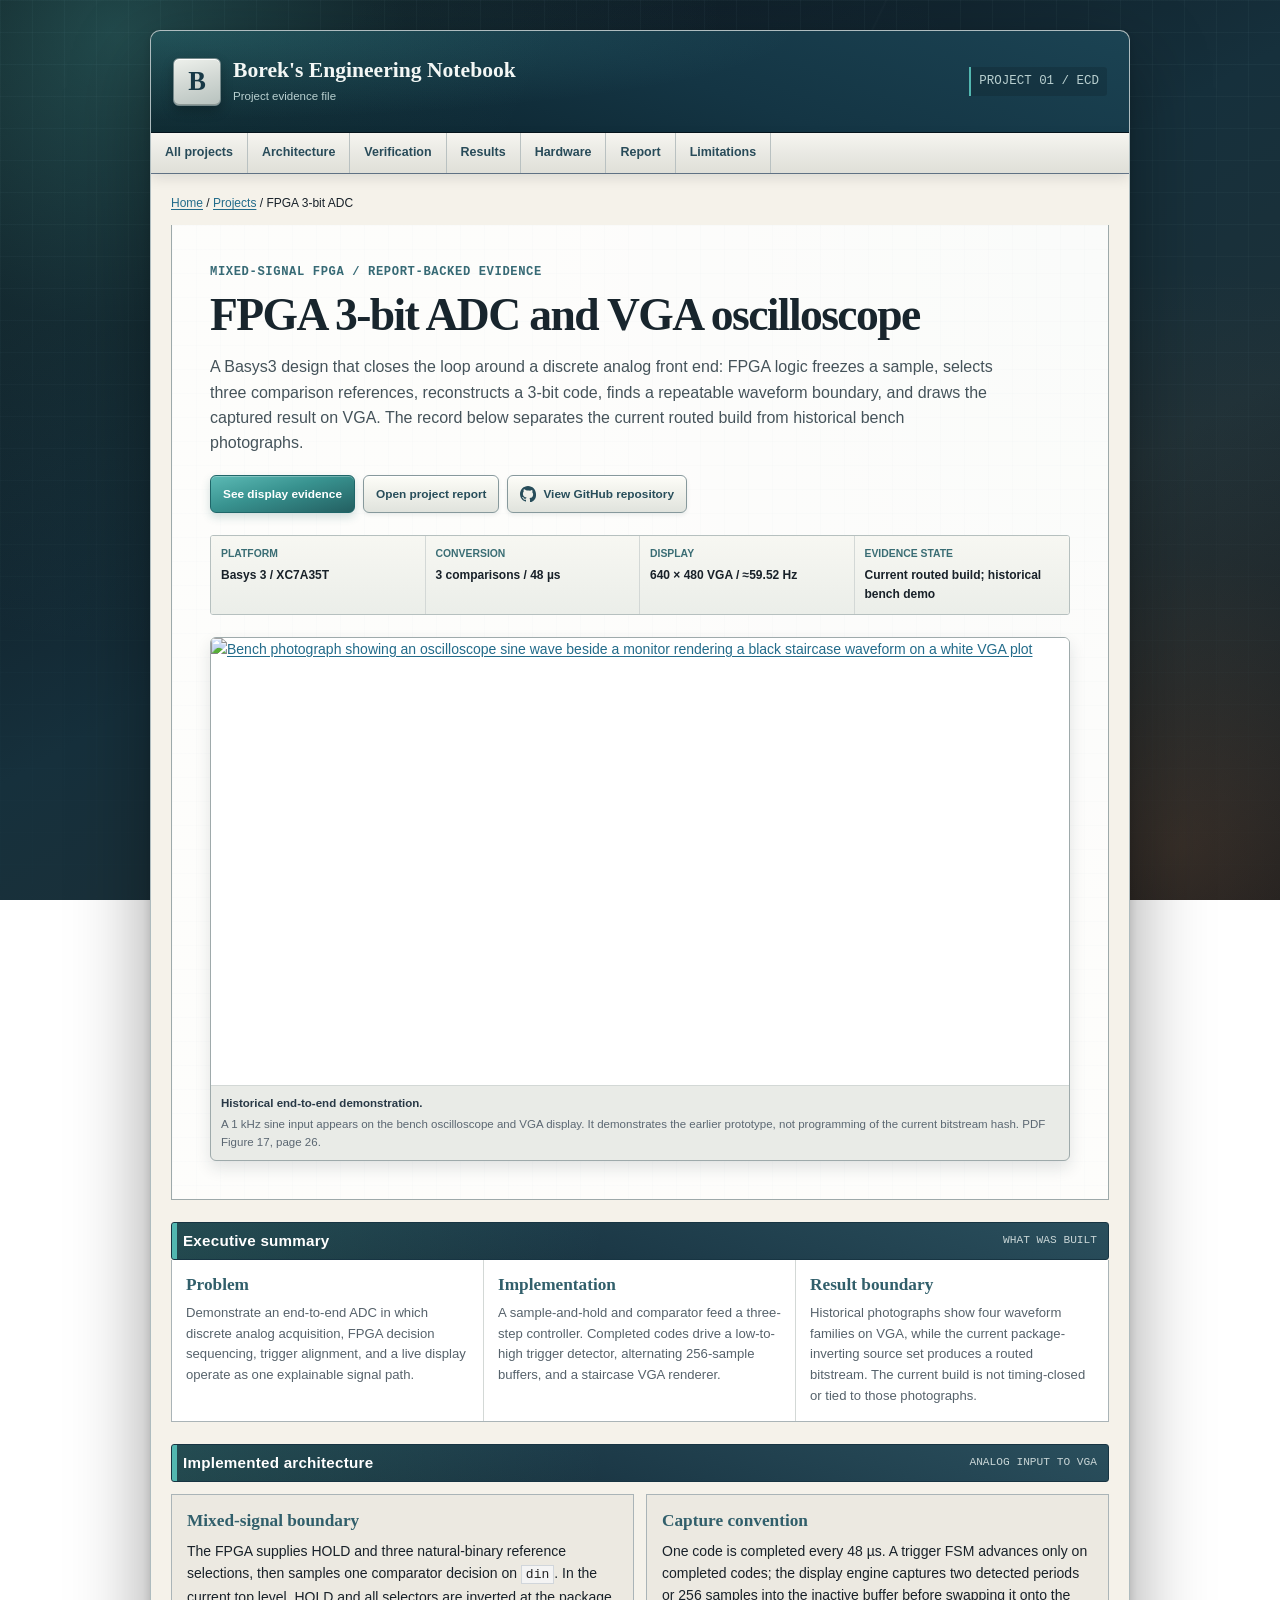
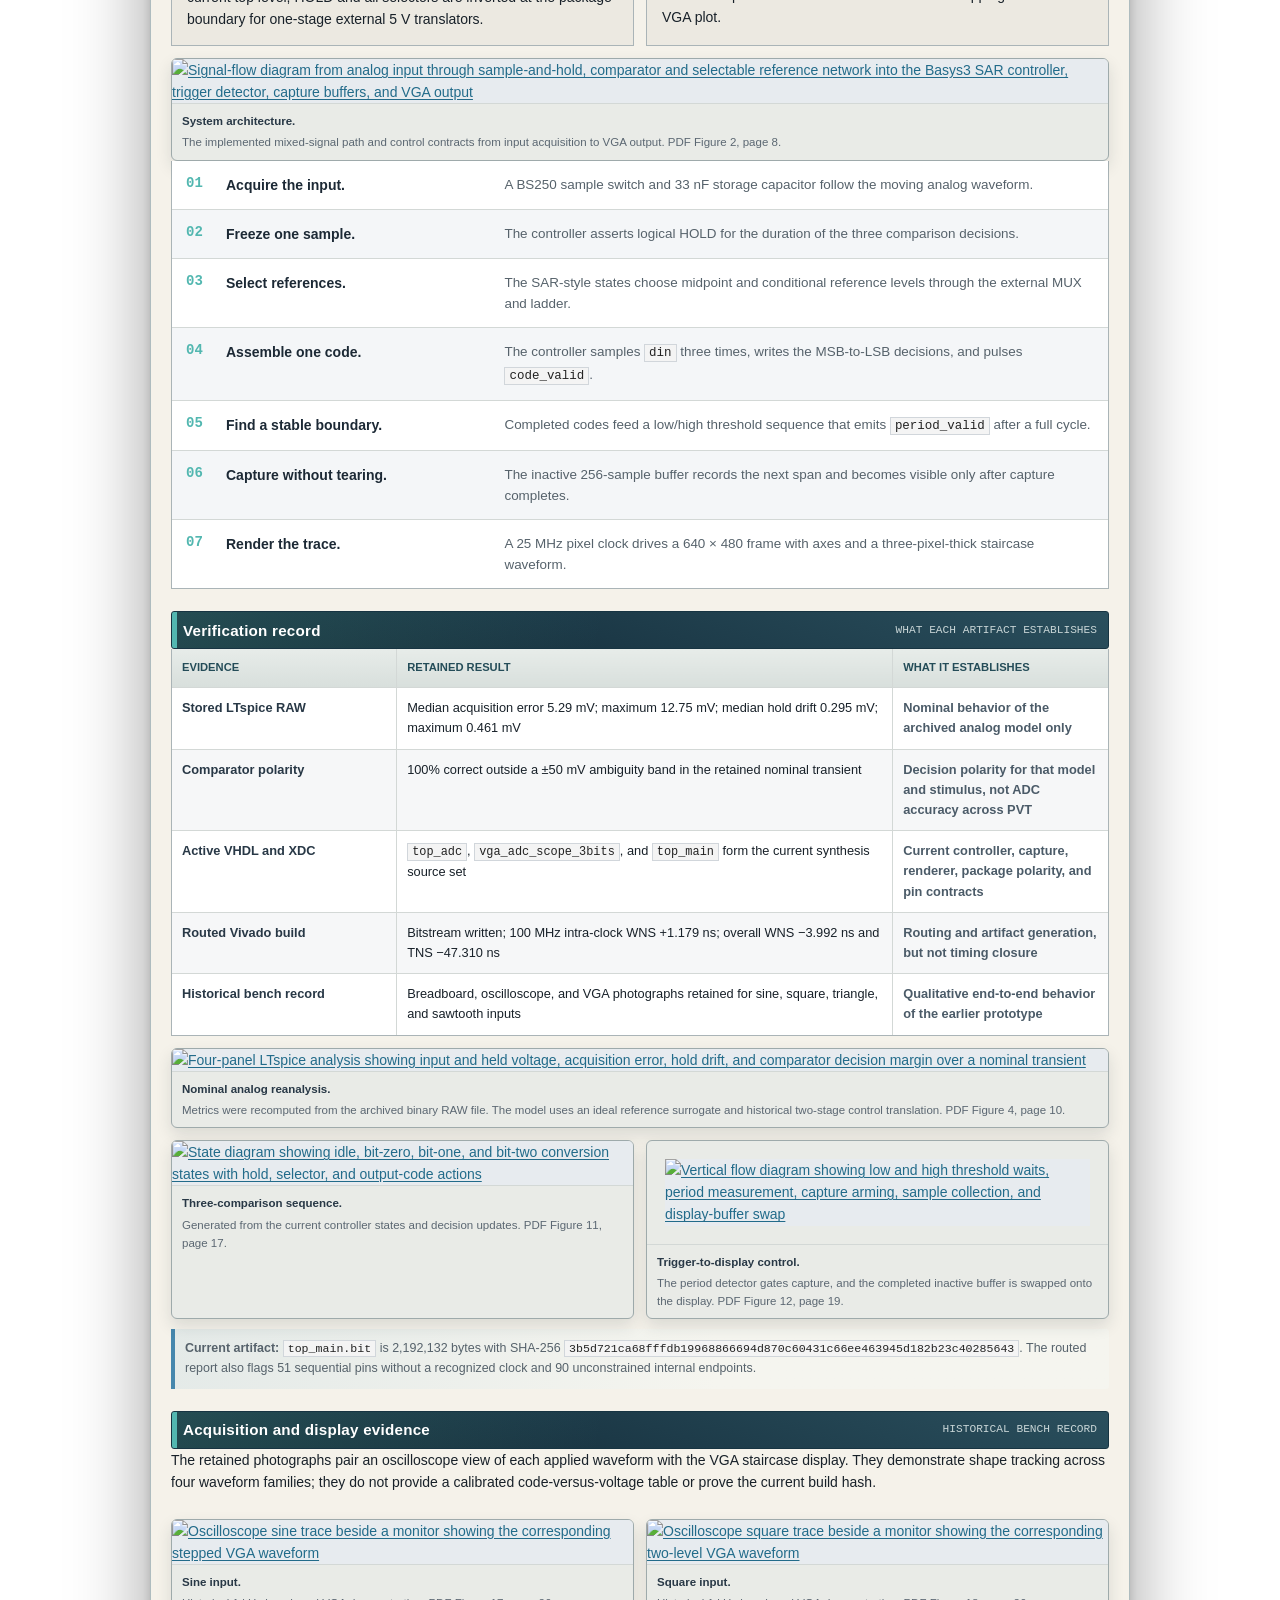
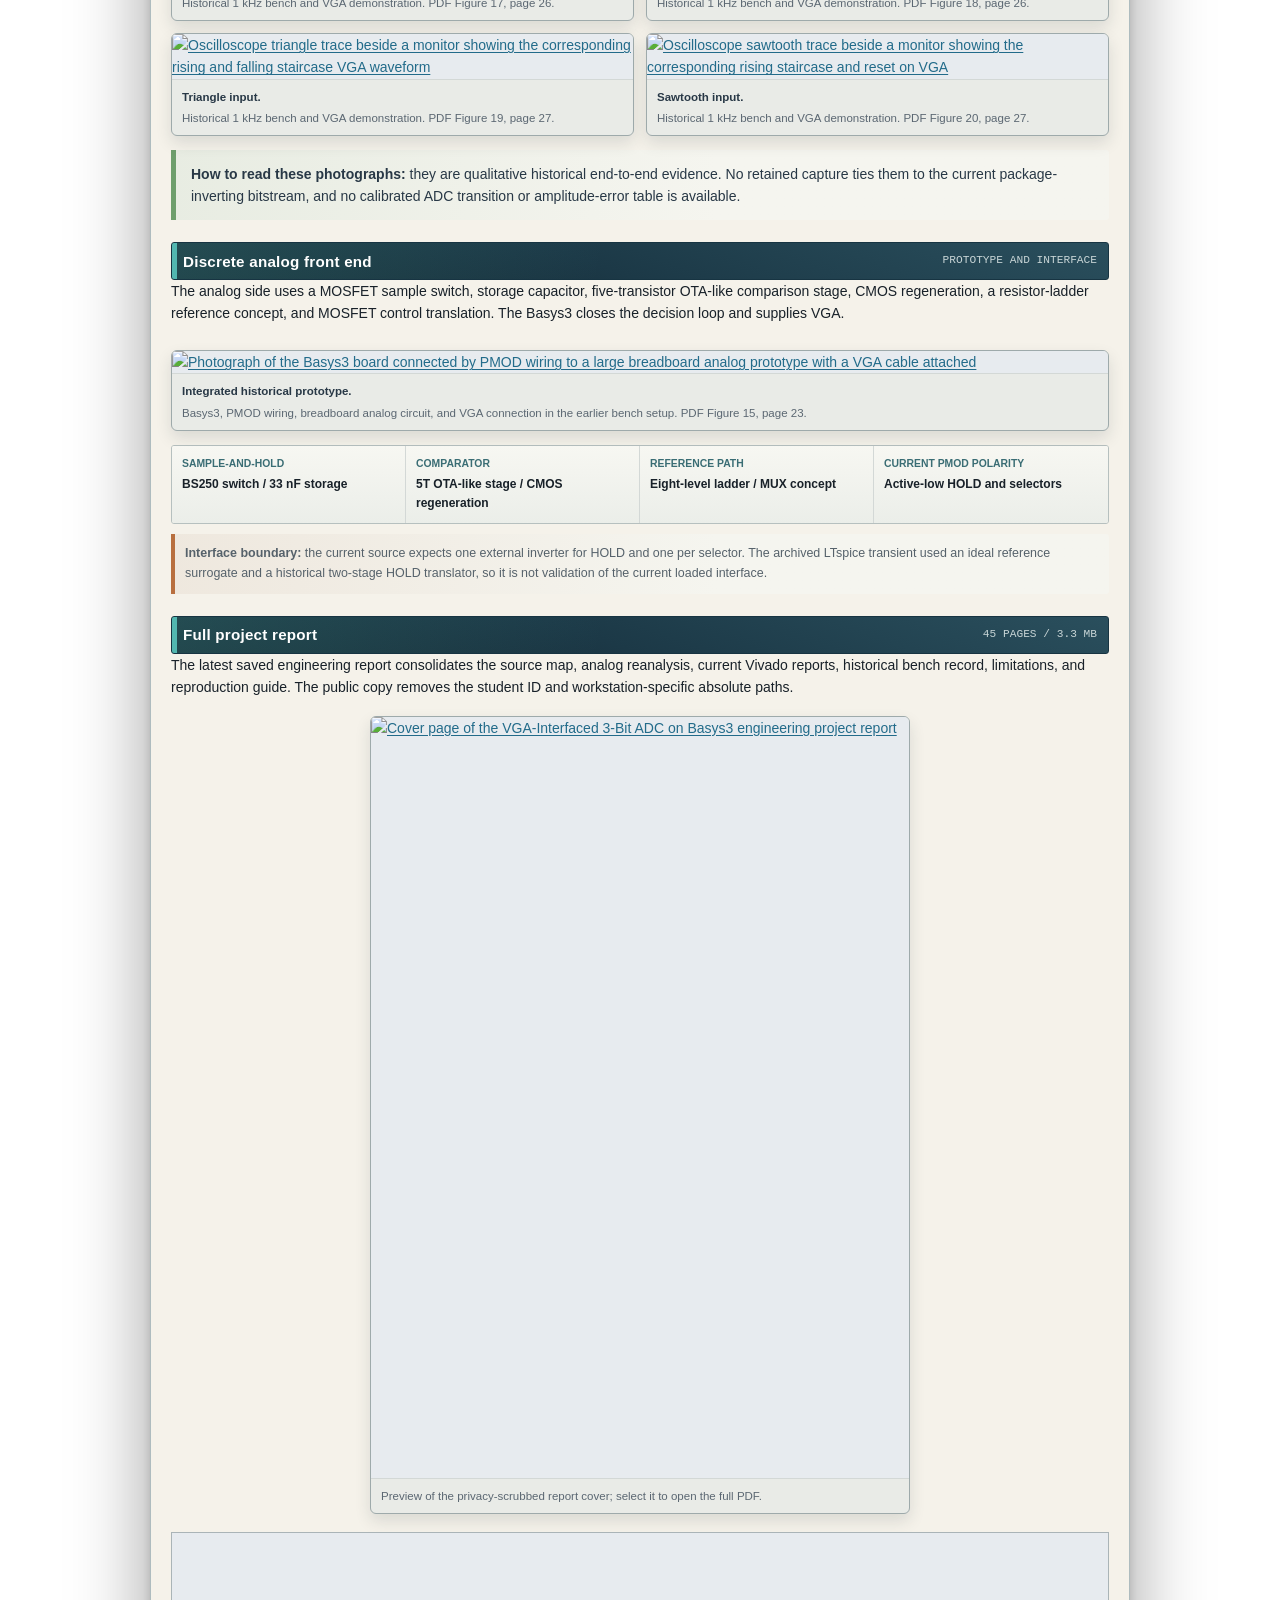
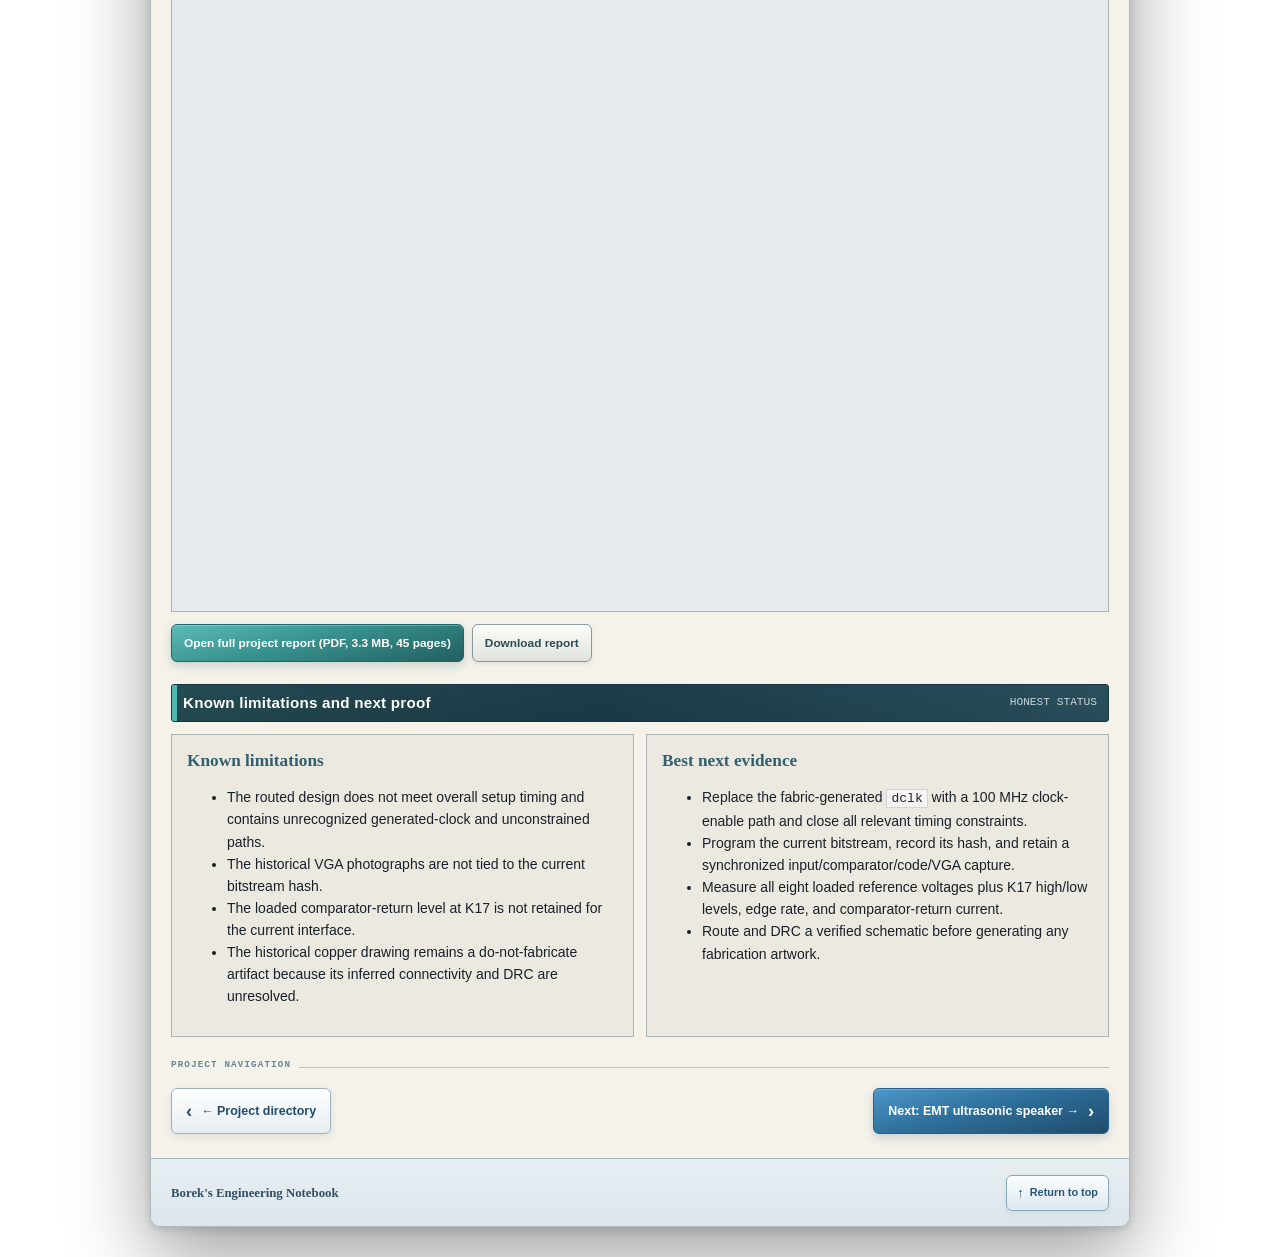
==== commit d219f3ea: "Use GitHub logo on repository buttons" ====
--- a/projects/ecd-proje.html
+++ b/projects/ecd-proje.html
@@ -56,7 +56,7 @@
               class="button repository-button"
               href="https://github.com/Borek-32/EEE313-VGA-Scope-3-Bit-ADC-BASYS3"
               data-repository="ecd-proje"
-            ><span class="github-logo" aria-hidden="true">GH</span>View GitHub repository</a>
+            ><span class="github-logo" aria-hidden="true"></span>View GitHub repository</a>
           </div>
 
           <dl class="project-facts wide">
--- a/styles.css
+++ b/styles.css
@@ -528,18 +528,13 @@
 }
 
 .github-logo {
-  display: inline-grid;
+  display: inline-block;
   width: 16px;
   height: 16px;
   flex: 0 0 auto;
-  place-items: center;
-  border: 1px solid currentColor;
-  border-radius: 50%;
-  font-family: Verdana, Tahoma, Arial, sans-serif;
-  font-size: 0.48rem;
-  font-weight: bold;
-  line-height: 1;
-  opacity: 0.78;
+  background: currentColor;
+  -webkit-mask: url("data:image/svg+xml,%3Csvg xmlns='http://www.w3.org/2000/svg' viewBox='0 0 16 16'%3E%3Cpath d='M8 0C3.58 0 0 3.58 0 8c0 3.54 2.29 6.53 5.47 7.59.4.07.55-.17.55-.38 0-.19-.01-.82-.01-1.49-2.01.37-2.53-.49-2.69-.94-.09-.23-.48-.94-.82-1.13-.28-.15-.68-.52-.01-.53.63-.01 1.08.58 1.23.82.72 1.21 1.87.87 2.33.66.07-.52.28-.87.51-1.07-1.78-.2-3.64-.89-3.64-3.95 0-.87.31-1.59.82-2.15-.08-.2-.36-1.02.08-2.12 0 0 .67-.21 2.2.82A7.65 7.65 0 0 1 8 4.58c.68 0 1.36.09 2 .27 1.53-1.04 2.2-.82 2.2-.82.44 1.1.16 1.92.08 2.12.51.56.82 1.27.82 2.15 0 3.07-1.87 3.75-3.65 3.95.29.25.54.73.54 1.48 0 1.07-.01 1.93-.01 2.2 0 .21.15.46.55.38A8.01 8.01 0 0 0 16 8c0-4.42-3.58-8-8-8Z'/%3E%3C/svg%3E") center / contain no-repeat;
+  mask: url("data:image/svg+xml,%3Csvg xmlns='http://www.w3.org/2000/svg' viewBox='0 0 16 16'%3E%3Cpath d='M8 0C3.58 0 0 3.58 0 8c0 3.54 2.29 6.53 5.47 7.59.4.07.55-.17.55-.38 0-.19-.01-.82-.01-1.49-2.01.37-2.53-.49-2.69-.94-.09-.23-.48-.94-.82-1.13-.28-.15-.68-.52-.01-.53.63-.01 1.08.58 1.23.82.72 1.21 1.87.87 2.33.66.07-.52.28-.87.51-1.07-1.78-.2-3.64-.89-3.64-3.95 0-.87.31-1.59.82-2.15-.08-.2-.36-1.02.08-2.12 0 0 .67-.21 2.2.82A7.65 7.65 0 0 1 8 4.58c.68 0 1.36.09 2 .27 1.53-1.04 2.2-.82 2.2-.82.44 1.1.16 1.92.08 2.12.51.56.82 1.27.82 2.15 0 3.07-1.87 3.75-3.65 3.95.29.25.54.73.54 1.48 0 1.07-.01 1.93-.01 2.2 0 .21.15.46.55.38A8.01 8.01 0 0 0 16 8c0-4.42-3.58-8-8-8Z'/%3E%3C/svg%3E") center / contain no-repeat;
 }
 
 .summary-grid {
@@ -849,6 +844,9 @@
 .project-mfcc .project-hero-media a,
 .project-mfcc .evidence-gallery a,
 .project-mfcc .report-cover a,
+.project-emt .project-hero-media a,
+.project-emt .evidence-gallery a,
+.project-emt .report-cover a,
 .project-ecd .project-hero-media a,
 .project-ecd .evidence-gallery a,
 .project-ecd .report-cover a {
@@ -856,6 +854,7 @@
 }
 
 .project-mfcc .project-hero-media img,
+.project-emt .project-hero-media img,
 .project-ecd .project-hero-media img {
   height: auto;
   max-height: 680px;
@@ -864,6 +863,7 @@
 }
 
 .project-mfcc .evidence-gallery img,
+.project-emt .evidence-gallery img,
 .project-ecd .evidence-gallery img {
   height: auto;
   max-height: 560px;
@@ -876,6 +876,8 @@
 }
 
 .project-mfcc .evidence-gallery figcaption strong,
+.project-emt .project-hero-media figcaption strong,
+.project-emt .evidence-gallery figcaption strong,
 .project-ecd .project-hero-media figcaption strong,
 .project-ecd .evidence-gallery figcaption strong {
   display: block;
@@ -903,6 +905,7 @@
 }
 
 .project-mfcc .hardware-facts,
+.project-emt .hardware-facts,
 .project-ecd .hardware-facts {
   margin-top: 14px;
 }
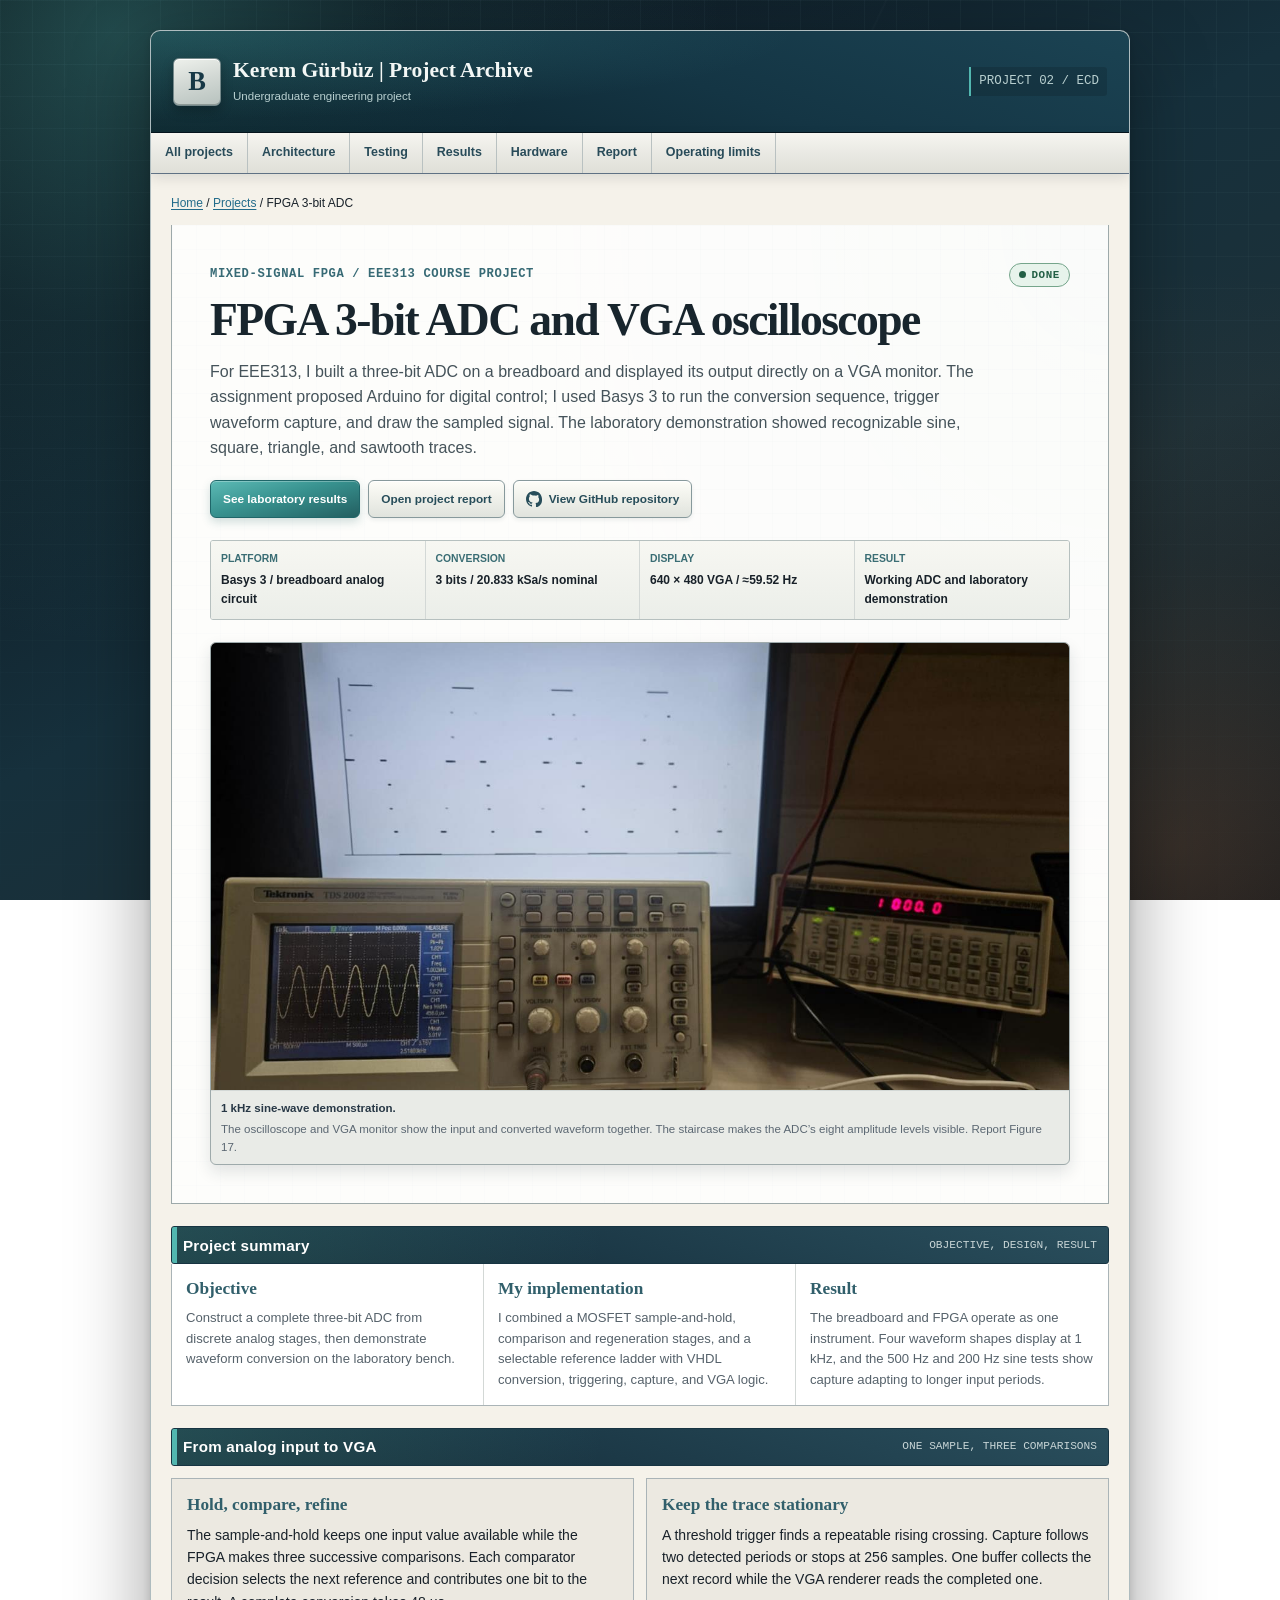
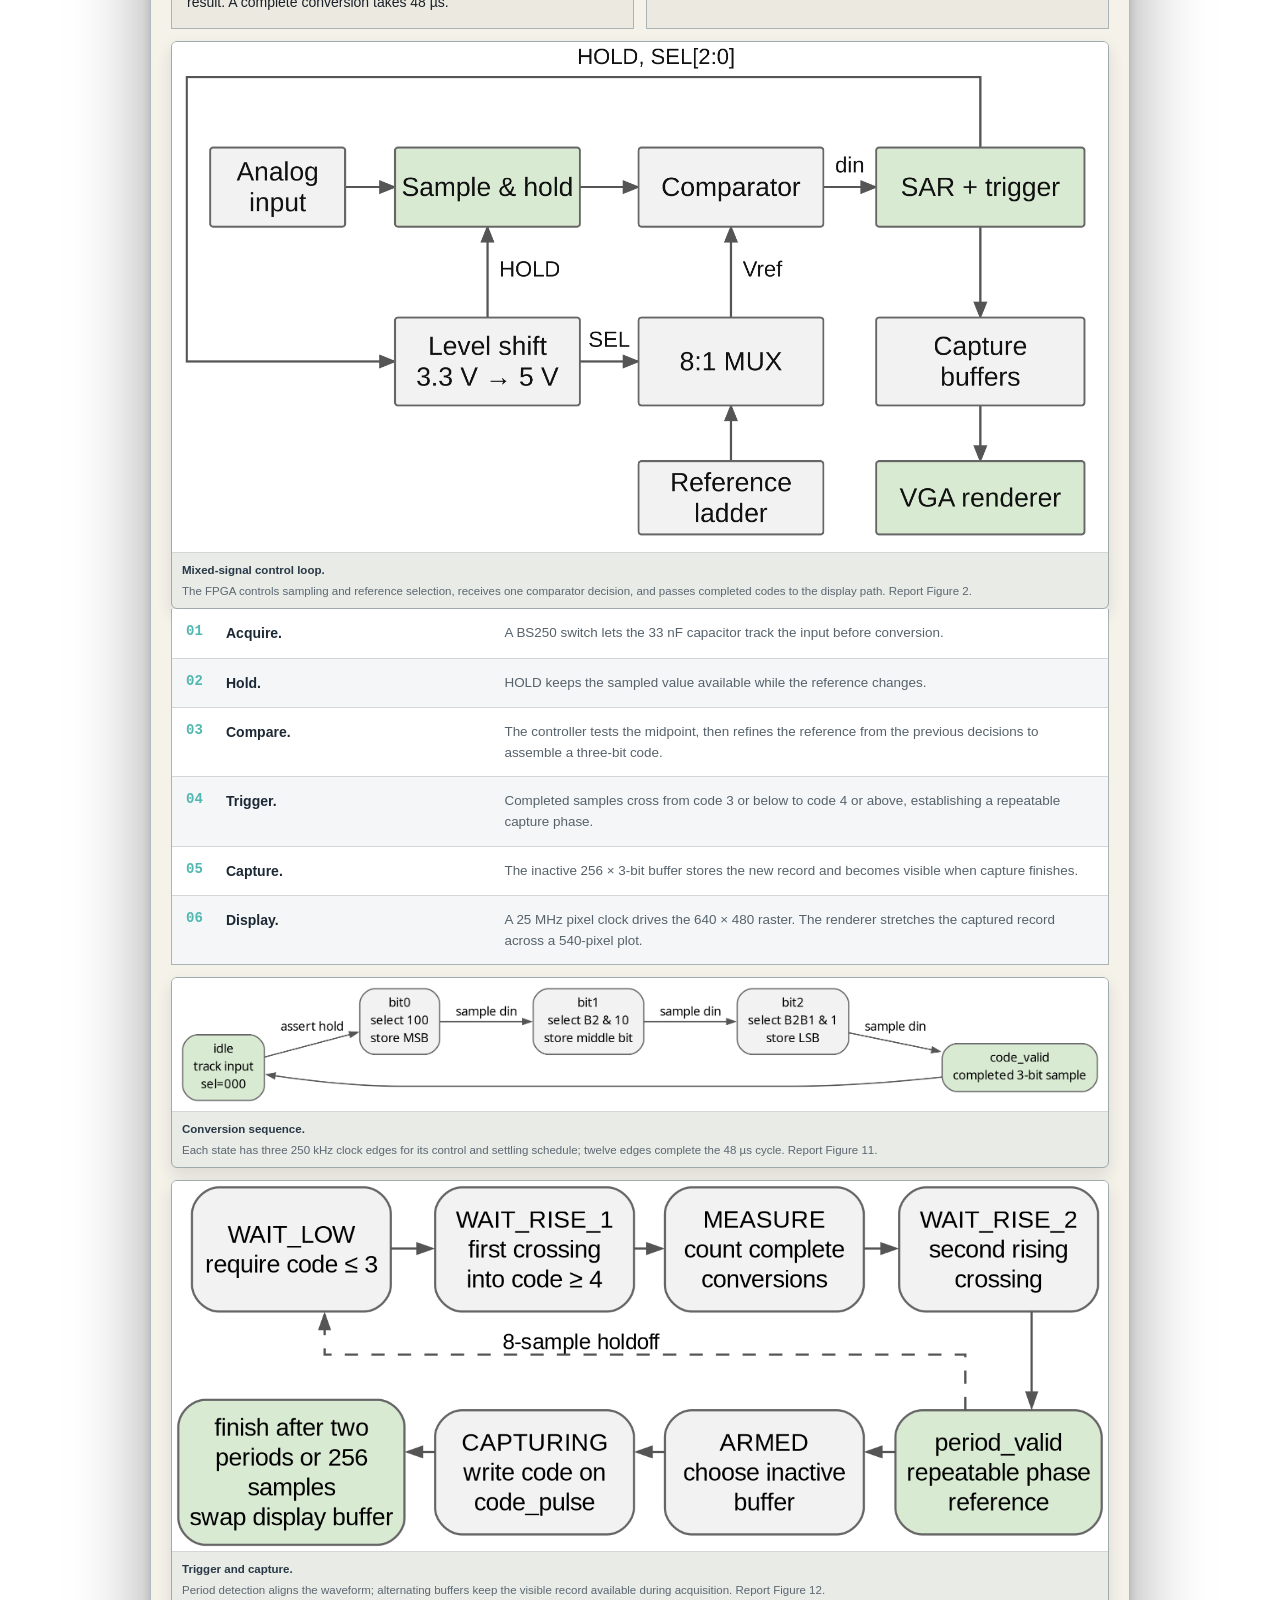
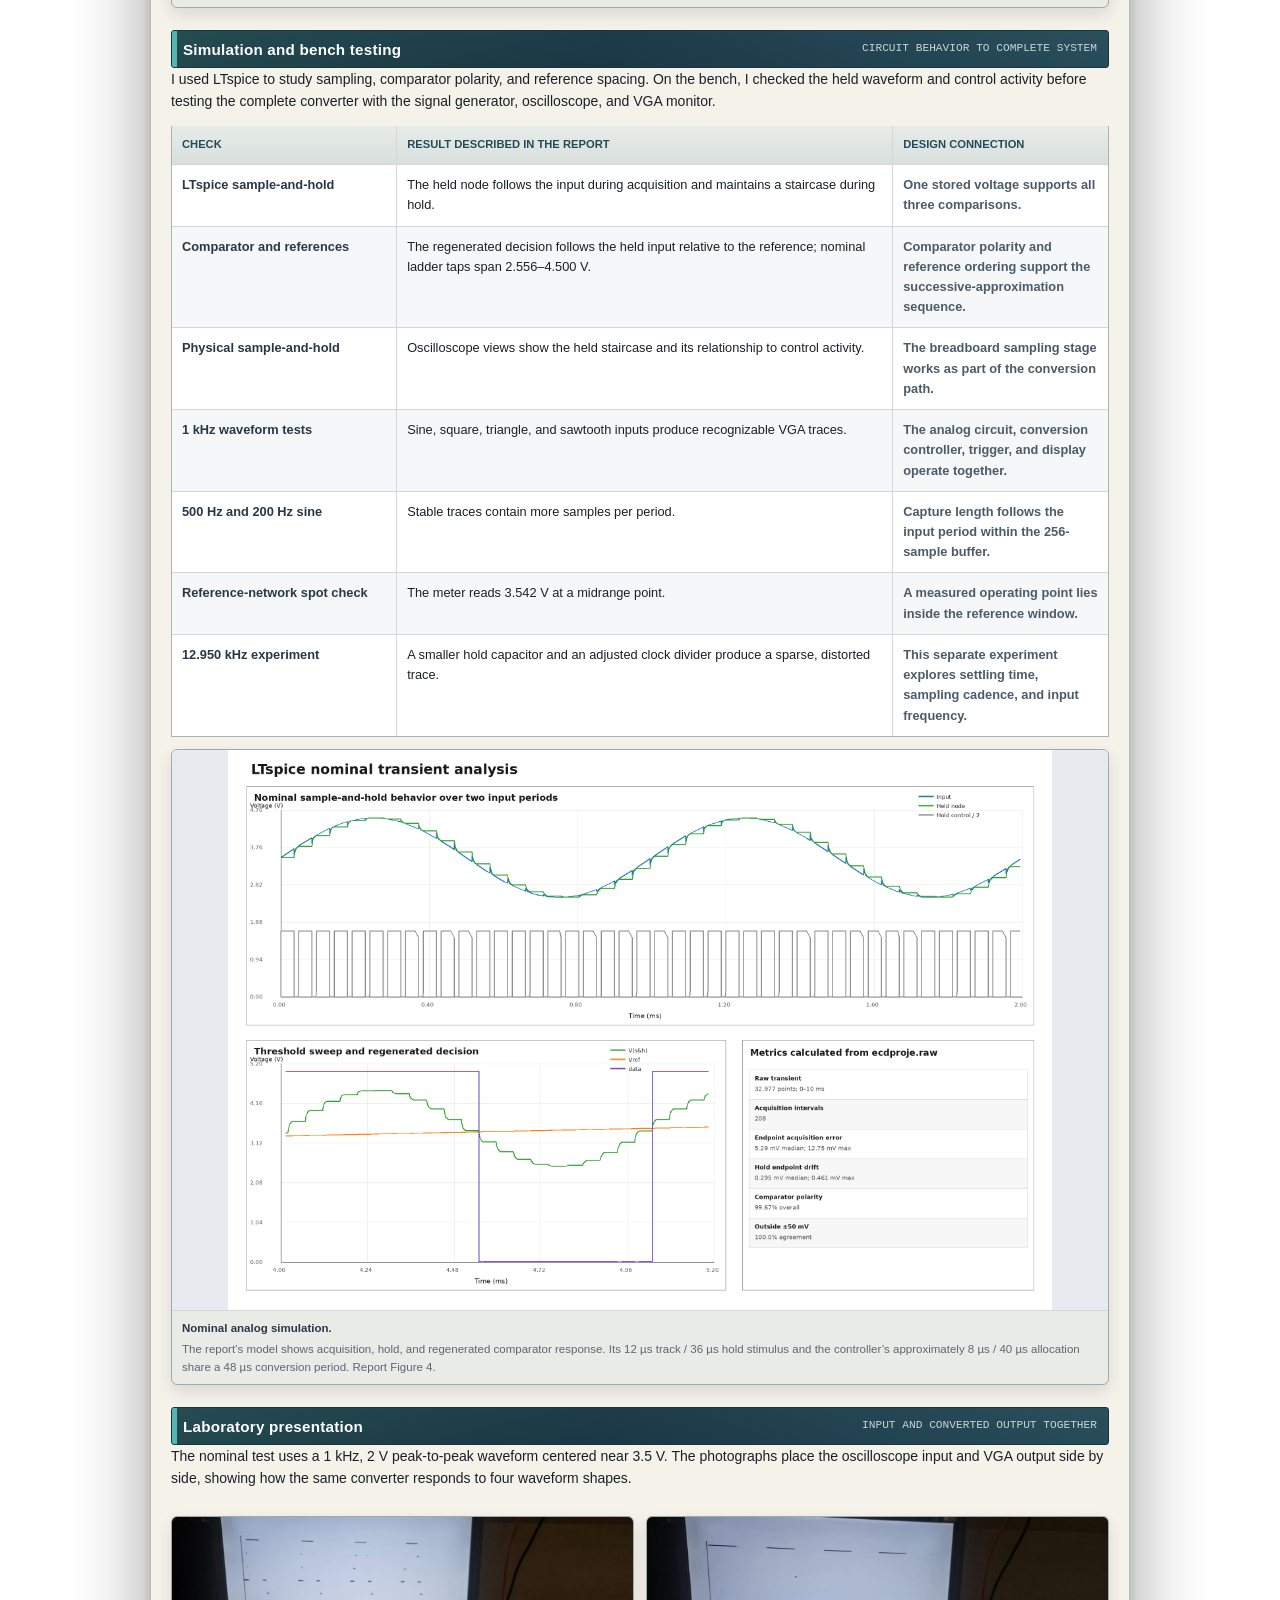
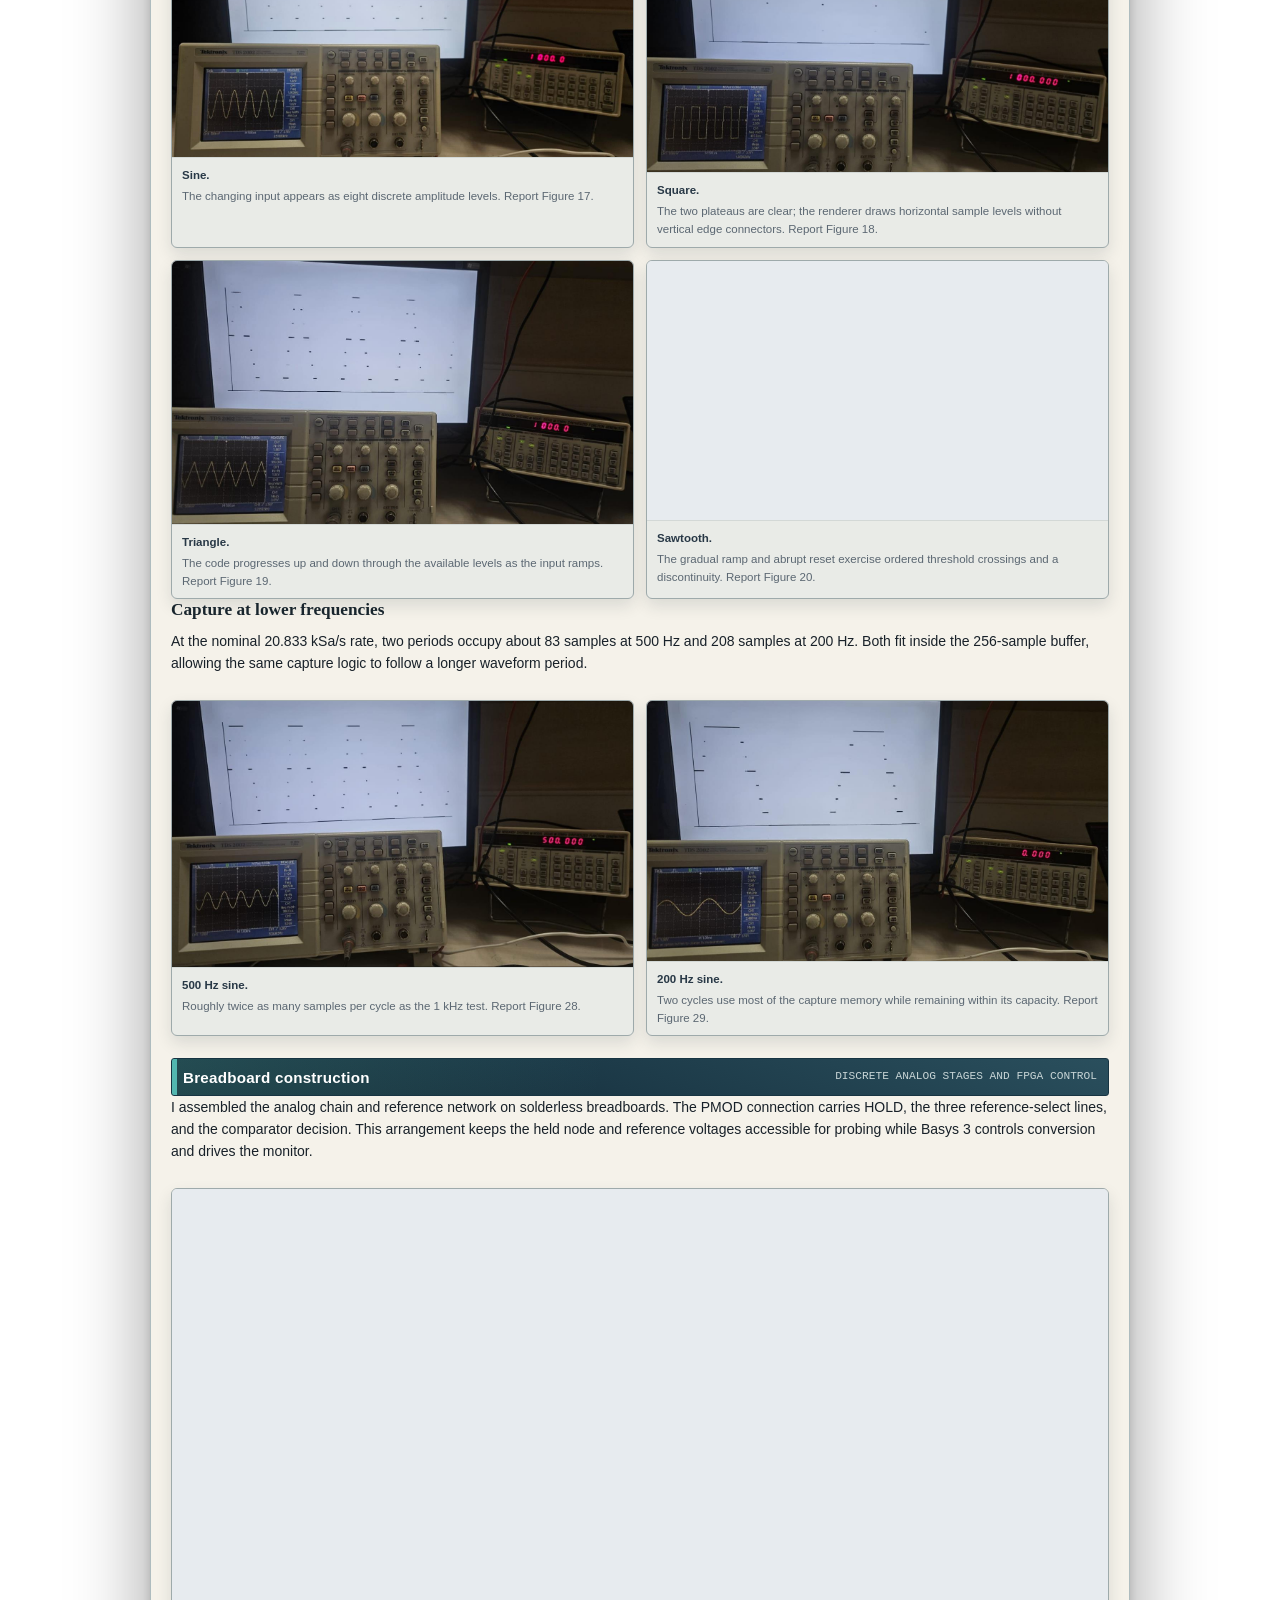
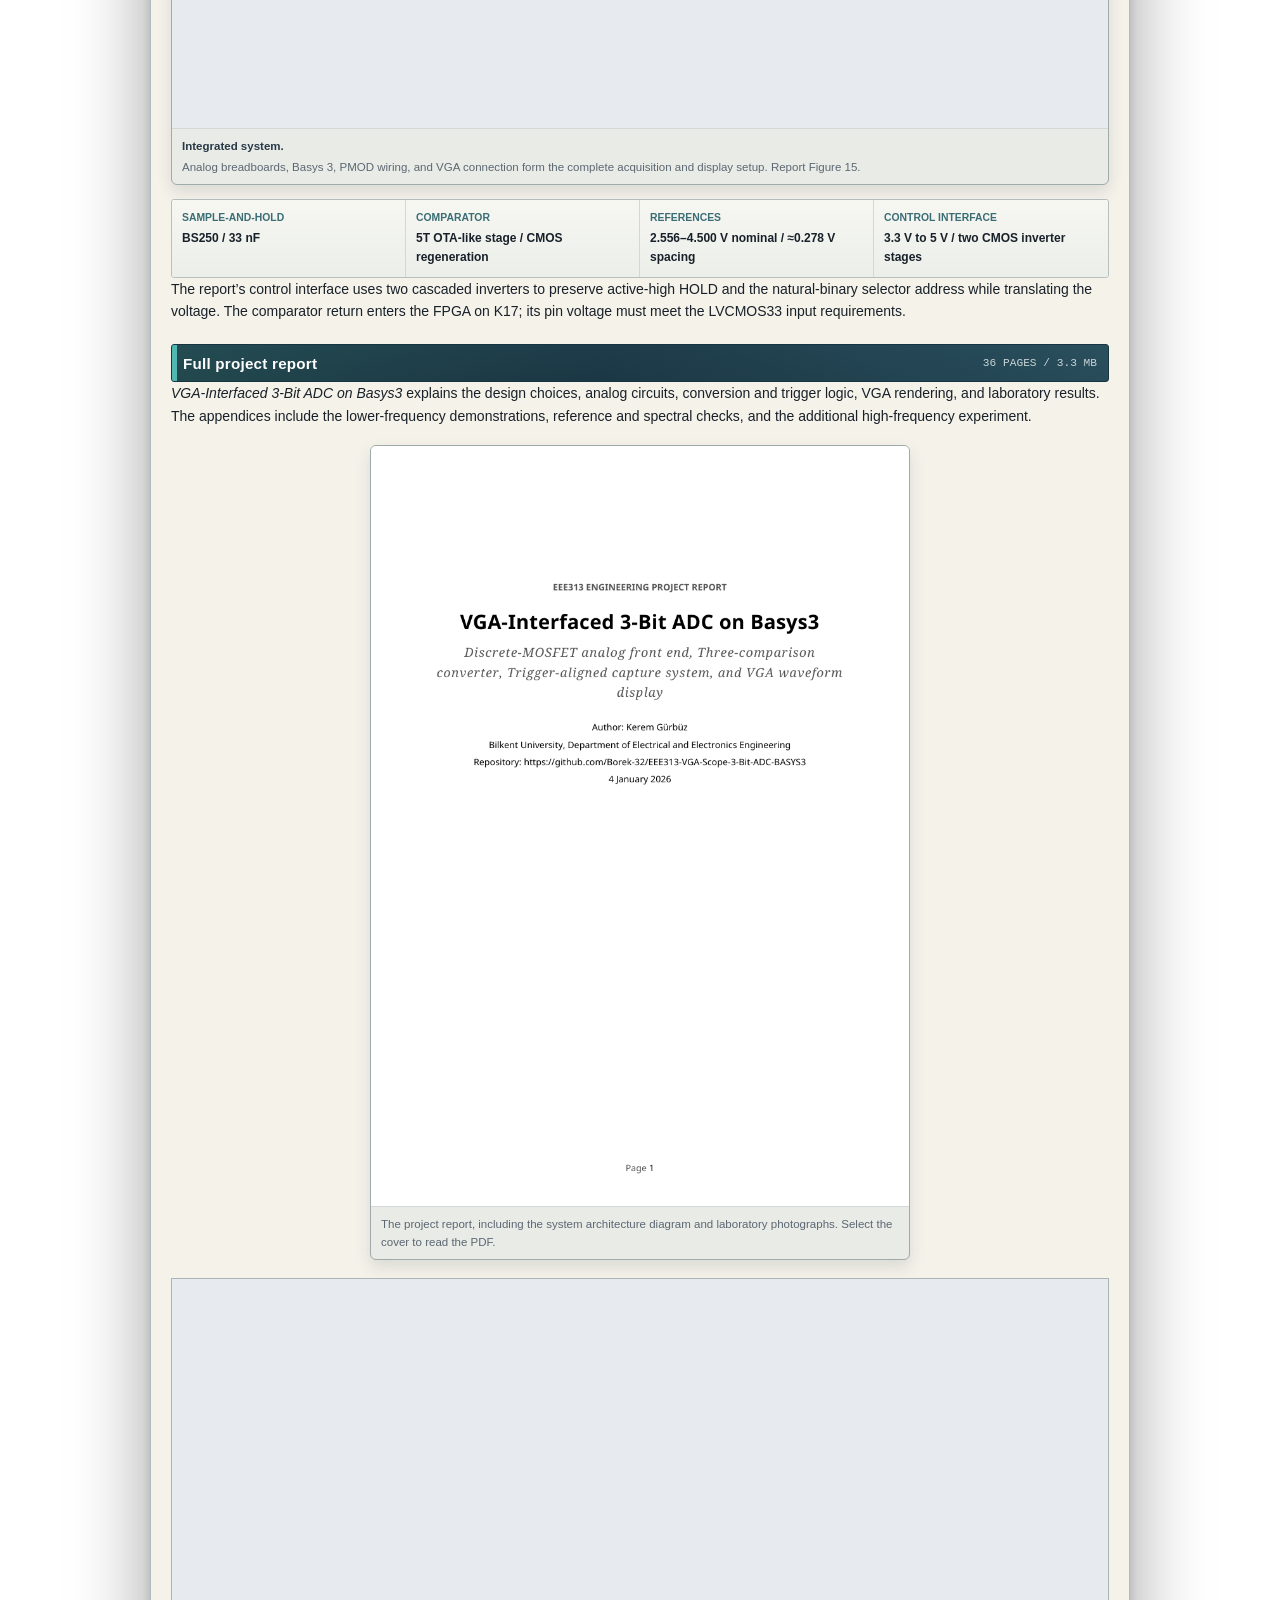
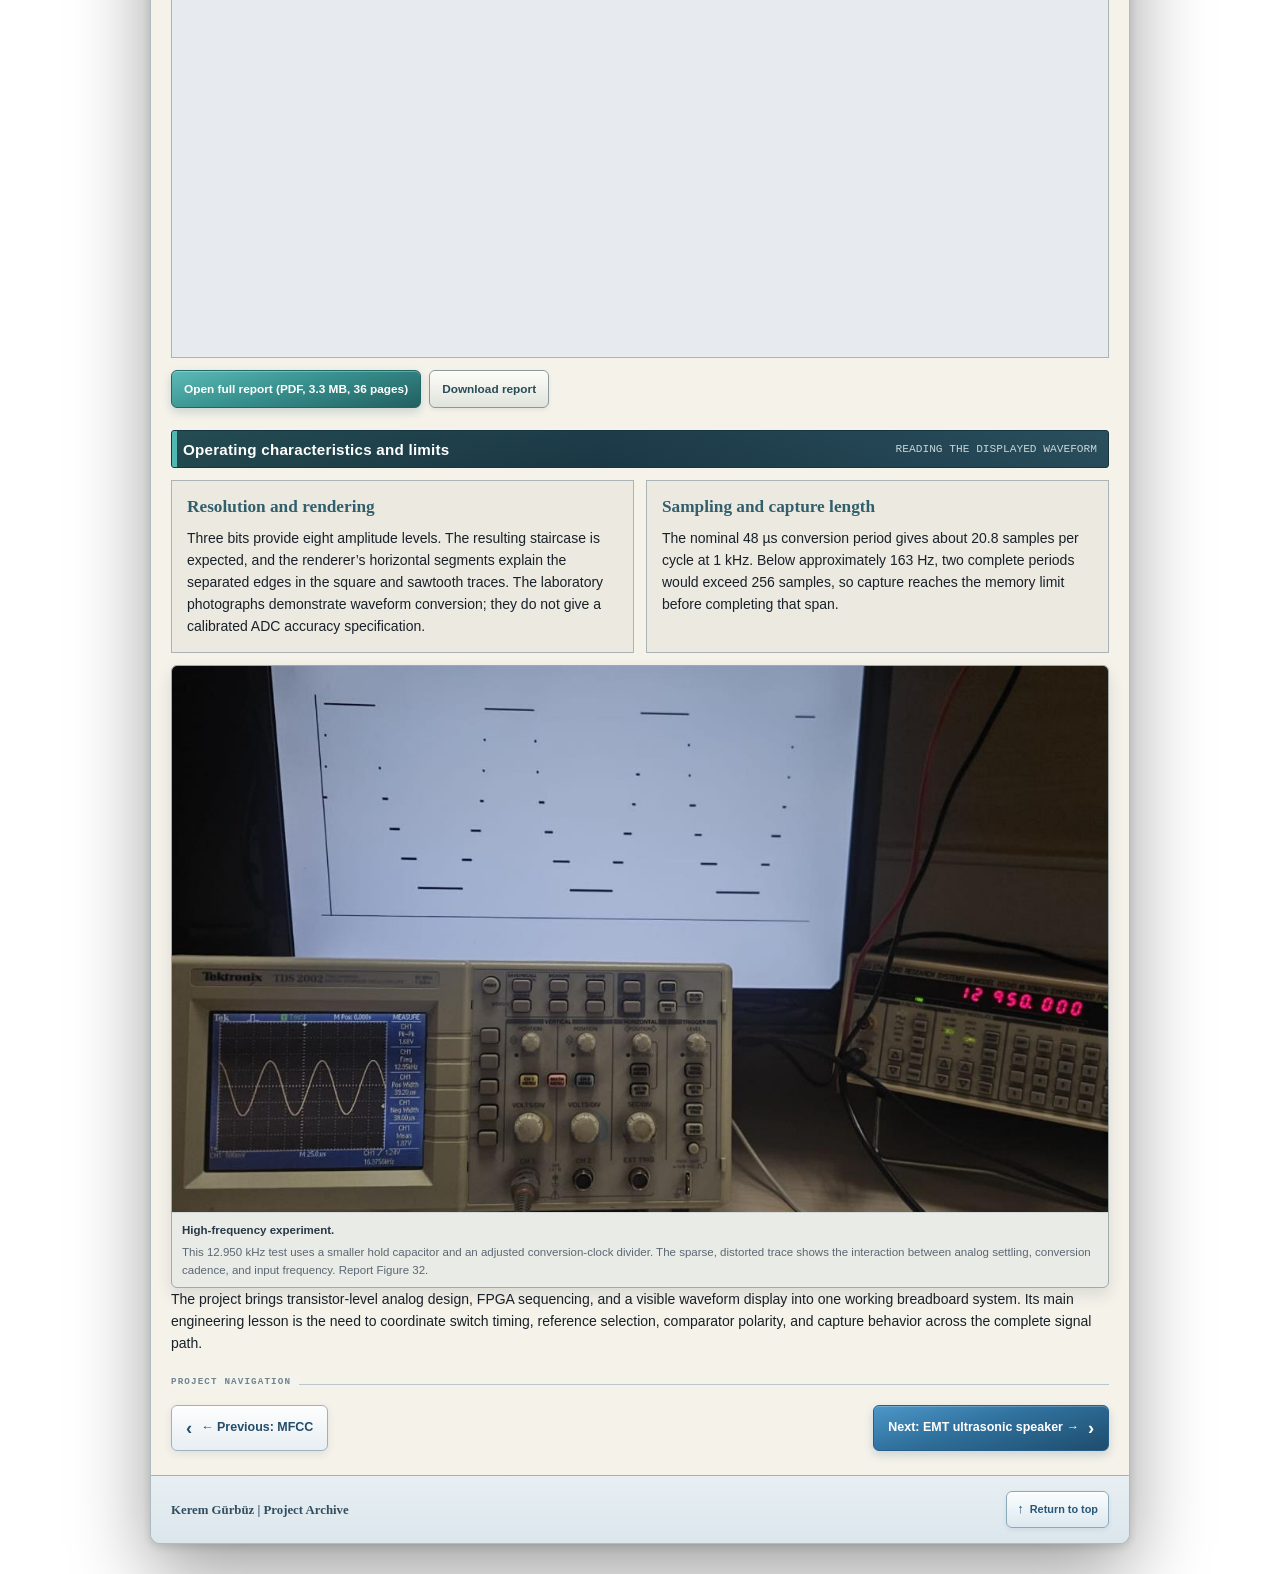
==== commit 43c47f23: "Publish updated portfolio, VGA report, and nRF library development pages" ====
--- a/projects/ecd-proje.html
+++ b/projects/ecd-proje.html
@@ -3,431 +3,201 @@
   <head>
     <meta charset="utf-8" />
     <meta name="viewport" content="width=device-width, initial-scale=1" />
-    <meta
-      name="description"
-      content="Report-backed evidence for a Basys3-controlled 3-bit ADC, discrete analog front end, trigger-aligned capture path, and VGA oscilloscope."
-    />
+    <meta name="description" content="A working breadboard 3-bit ADC with discrete MOSFET sampling and comparison, Basys 3 conversion control, and a trigger-aligned 640 × 480 VGA waveform display." />
     <meta name="theme-color" content="#163f73" />
-    <title>FPGA 3-bit ADC and VGA Oscilloscope | Borek's Engineering Notebook</title>
+    <title>FPGA 3-bit ADC and VGA Oscilloscope | Kerem Gürbüz</title>
     <link rel="stylesheet" href="../styles.css" />
   </head>
   <body class="project-ecd">
     <a class="skip-link" href="#main-content">Skip to main content</a>
-
     <div class="site-shell">
       <header class="site-header">
         <div class="masthead">
-          <a class="brand" href="../index.html" aria-label="Borek's Engineering Notebook home">
+          <a class="brand" href="../index.html" aria-label="Kerem Gürbüz project archive home">
             <span class="brand-mark" aria-hidden="true">B</span>
-            <span><strong>Borek's Engineering Notebook</strong><small>Project evidence file</small></span>
+            <span><strong>Kerem Gürbüz | Project Archive</strong><small>Undergraduate engineering project</small></span>
           </a>
-          <p class="masthead-note">PROJECT 01 / ECD</p>
+          <p class="masthead-note">PROJECT 02 / ECD</p>
         </div>
         <nav class="main-nav" aria-label="Project navigation">
           <a href="../index.html#projects">All projects</a>
           <a href="#architecture">Architecture</a>
-          <a href="#verification">Verification</a>
+          <a href="#verification">Testing</a>
           <a href="#results">Results</a>
           <a href="#hardware">Hardware</a>
           <a href="#report">Report</a>
-          <a href="#limitations">Limitations</a>
+          <a href="#limitations">Operating limits</a>
         </nav>
       </header>
-
       <main id="main-content">
         <p class="breadcrumb"><a href="../index.html">Home</a> / <a href="../index.html#projects">Projects</a> / FPGA 3-bit ADC</p>
-
         <section class="project-intro" aria-labelledby="project-title">
-          <p class="page-label">MIXED-SIGNAL FPGA / REPORT-BACKED EVIDENCE</p>
+          <div class="project-heading-meta">
+            <p class="page-label">MIXED-SIGNAL FPGA / EEE313 COURSE PROJECT</p>
+            <span class="project-status project-status-done" aria-label="Portfolio status: Done">Done</span>
+          </div>
           <h1 id="project-title">FPGA 3-bit ADC and VGA oscilloscope</h1>
-          <p class="lead">
-            A Basys3 design that closes the loop around a discrete analog front end: FPGA logic
-            freezes a sample, selects three comparison references, reconstructs a 3-bit code,
-            finds a repeatable waveform boundary, and draws the captured result on VGA. The record
-            below separates the current routed build from historical bench photographs.
-          </p>
+          <p class="lead">For EEE313, I built a three-bit ADC on a breadboard and displayed its output directly on a VGA monitor. The assignment proposed Arduino for digital control; I used Basys 3 to run the conversion sequence, trigger waveform capture, and draw the sampled signal. The laboratory demonstration showed recognizable sine, square, triangle, and sawtooth traces.</p>
           <div class="entry-actions" aria-label="ECD project actions">
-            <a class="button primary" href="#results">See display evidence</a>
-            <a
-              class="button"
-              href="https://res.cloudinary.com/vb29plgf/image/upload/v1786982375/vga-adc-project-report_gdfmu8.pdf"
-            >Open project report</a>
-            <a
-              class="button repository-button"
-              href="https://github.com/Borek-32/EEE313-VGA-Scope-3-Bit-ADC-BASYS3"
-              data-repository="ecd-proje"
-            ><span class="github-logo" aria-hidden="true"></span>View GitHub repository</a>
-          </div>
-
+            <a class="button primary" href="#results">See laboratory results</a>
+            <a class="button" href="../assets/ecd/2026-09-17/EEE313_VGA_ADC_Final_Report_2026-01-04_Diagram.pdf">Open project report</a>
+            <a class="button repository-button" href="https://github.com/Borek-32/EEE313-VGA-Scope-3-Bit-ADC-BASYS3" data-repository="ecd-proje"><span class="github-logo" aria-hidden="true"></span>View GitHub repository</a>
+          </div>
           <dl class="project-facts wide">
-            <div><dt>Platform</dt><dd>Basys 3 / XC7A35T</dd></div>
-            <div><dt>Conversion</dt><dd>3 comparisons / 48 µs</dd></div>
+            <div><dt>Platform</dt><dd>Basys 3 / breadboard analog circuit</dd></div>
+            <div><dt>Conversion</dt><dd>3 bits / 20.833 kSa/s nominal</dd></div>
             <div><dt>Display</dt><dd>640 × 480 VGA / ≈59.52 Hz</dd></div>
-            <div><dt>Evidence state</dt><dd>Current routed build; historical bench demo</dd></div>
+            <div><dt>Result</dt><dd>Working ADC and laboratory demonstration</dd></div>
           </dl>
-
           <figure class="project-hero-media">
-            <a
-              href="https://res.cloudinary.com/vb29plgf/image/upload/v1786982372/one-khz-sine-vga-output_a9tt9t.jpg"
-              aria-label="Open the full-resolution historical one-kilohertz sine-wave VGA demonstration"
-            >
-              <img
-                src="https://res.cloudinary.com/vb29plgf/image/upload/f_auto,q_auto:good,c_limit,w_1800/v1786982372/one-khz-sine-vga-output_a9tt9t.jpg"
-                width="1408"
-                height="734"
-                alt="Bench photograph showing an oscilloscope sine wave beside a monitor rendering a black staircase waveform on a white VGA plot"
-                decoding="async"
-                fetchpriority="high"
-              />
-            </a>
-            <figcaption>
-              <strong>Historical end-to-end demonstration.</strong> A 1 kHz sine input appears on
-              the bench oscilloscope and VGA display. It demonstrates the earlier prototype, not
-              programming of the current bitstream hash. PDF Figure 17, page 26.
-            </figcaption>
+            <a href="../assets/ecd/2026-09-17/sine-1khz.jpg" aria-label="Open the full-resolution 1 kHz sine-wave demonstration"><img src="../assets/ecd/2026-09-17/sine-1khz.jpg" width="1408" height="734" alt="Bench oscilloscope showing a sine wave beside the corresponding eight-level VGA trace" decoding="async" fetchpriority="high" /></a>
+            <figcaption><strong>1 kHz sine-wave demonstration.</strong> The oscilloscope and VGA monitor show the input and converted waveform together. The staircase makes the ADC’s eight amplitude levels visible. Report Figure 17.</figcaption>
           </figure>
         </section>
-
         <section class="content-section" aria-labelledby="summary-title">
-          <div class="section-titlebar"><h2 id="summary-title">Executive summary</h2><span>what was built</span></div>
+          <div class="section-titlebar"><h2 id="summary-title">Project summary</h2><span>objective, design, result</span></div>
           <div class="summary-grid">
-            <article>
-              <h3>Problem</h3>
-              <p>Demonstrate an end-to-end ADC in which discrete analog acquisition, FPGA decision sequencing, trigger alignment, and a live display operate as one explainable signal path.</p>
-            </article>
-            <article>
-              <h3>Implementation</h3>
-              <p>A sample-and-hold and comparator feed a three-step controller. Completed codes drive a low-to-high trigger detector, alternating 256-sample buffers, and a staircase VGA renderer.</p>
-            </article>
-            <article>
-              <h3>Result boundary</h3>
-              <p>Historical photographs show four waveform families on VGA, while the current package-inverting source set produces a routed bitstream. The current build is not timing-closed or tied to those photographs.</p>
-            </article>
-          </div>
-        </section>
-
+            <article><h3>Objective</h3><p>Construct a complete three-bit ADC from discrete analog stages, then demonstrate waveform conversion on the laboratory bench.</p></article>
+            <article><h3>My implementation</h3><p>I combined a MOSFET sample-and-hold, comparison and regeneration stages, and a selectable reference ladder with VHDL conversion, triggering, capture, and VGA logic.</p></article>
+            <article><h3>Result</h3><p>The breadboard and FPGA operate as one instrument. Four waveform shapes display at 1 kHz, and the 500 Hz and 200 Hz sine tests show capture adapting to longer input periods.</p></article>
+          </div>
+        </section>
         <section id="architecture" class="content-section" aria-labelledby="architecture-title">
-          <div class="section-titlebar"><h2 id="architecture-title">Implemented architecture</h2><span>analog input to VGA</span></div>
+          <div class="section-titlebar"><h2 id="architecture-title">From analog input to VGA</h2><span>one sample, three comparisons</span></div>
           <div class="two-column">
-            <article class="plain-panel">
-              <h3>Mixed-signal boundary</h3>
-              <p>
-                The FPGA supplies HOLD and three natural-binary reference selections, then samples
-                one comparator decision on <code>din</code>. In the current top level, HOLD and all
-                selectors are inverted at the package boundary for one-stage external 5 V translators.
-              </p>
-            </article>
-            <article class="plain-panel">
-              <h3>Capture convention</h3>
-              <p>
-                One code is completed every 48 µs. A trigger FSM advances only on completed codes;
-                the display engine captures two detected periods or 256 samples into the inactive
-                buffer before swapping it onto the VGA plot.
-              </p>
-            </article>
-          </div>
-
+            <article class="plain-panel"><h3>Hold, compare, refine</h3><p>The sample-and-hold keeps one input value available while the FPGA makes three successive comparisons. Each comparator decision selects the next reference and contributes one bit to the result. A complete conversion takes 48 µs.</p></article>
+            <article class="plain-panel"><h3>Keep the trace stationary</h3><p>A threshold trigger finds a repeatable rising crossing. Capture follows two detected periods or stops at 256 samples. One buffer collects the next record while the VGA renderer reads the completed one.</p></article>
+          </div>
           <div class="evidence-gallery architecture-gallery">
             <figure class="wide-media">
-              <a
-                href="https://res.cloudinary.com/vb29plgf/image/upload/v1786982373/system-architecture_gitnvt.png"
-                aria-label="Open the full-resolution ECD mixed-signal system architecture diagram"
-              >
-                <img
-                  src="https://res.cloudinary.com/vb29plgf/image/upload/f_auto,q_auto:good,c_limit,w_2000/v1786982373/system-architecture_gitnvt.png"
-                  width="3397"
-                  height="733"
-                  alt="Signal-flow diagram from analog input through sample-and-hold, comparator and selectable reference network into the Basys3 SAR controller, trigger detector, capture buffers, and VGA output"
-                  loading="lazy"
-                  decoding="async"
-                />
-              </a>
-              <figcaption><strong>System architecture.</strong> The implemented mixed-signal path and control contracts from input acquisition to VGA output. PDF Figure 2, page 8.</figcaption>
-            </figure>
-          </div>
-
+              <a href="../assets/ecd/2026-09-17/system-architecture.png" aria-label="Open the full-resolution system architecture diagram"><img src="../assets/ecd/2026-09-17/system-architecture.png" width="3403" height="1856" alt="Analog input passes through sample-and-hold and comparator to SAR control, capture buffers, and VGA; HOLD and SEL return through level shifting to the analog circuit and reference multiplexer" loading="lazy" decoding="async" /></a>
+              <figcaption><strong>Mixed-signal control loop.</strong> The FPGA controls sampling and reference selection, receives one comparator decision, and passes completed codes to the display path. Report Figure 2.</figcaption>
+            </figure>
+          </div>
           <ol class="flow-list">
-            <li><strong>Acquire the input.</strong><span>A BS250 sample switch and 33 nF storage capacitor follow the moving analog waveform.</span></li>
-            <li><strong>Freeze one sample.</strong><span>The controller asserts logical HOLD for the duration of the three comparison decisions.</span></li>
-            <li><strong>Select references.</strong><span>The SAR-style states choose midpoint and conditional reference levels through the external MUX and ladder.</span></li>
-            <li><strong>Assemble one code.</strong><span>The controller samples <code>din</code> three times, writes the MSB-to-LSB decisions, and pulses <code>code_valid</code>.</span></li>
-            <li><strong>Find a stable boundary.</strong><span>Completed codes feed a low/high threshold sequence that emits <code>period_valid</code> after a full cycle.</span></li>
-            <li><strong>Capture without tearing.</strong><span>The inactive 256-sample buffer records the next span and becomes visible only after capture completes.</span></li>
-            <li><strong>Render the trace.</strong><span>A 25 MHz pixel clock drives a 640 × 480 frame with axes and a three-pixel-thick staircase waveform.</span></li>
+            <li><strong>Acquire.</strong><span>A BS250 switch lets the 33 nF capacitor track the input before conversion.</span></li>
+            <li><strong>Hold.</strong><span>HOLD keeps the sampled value available while the reference changes.</span></li>
+            <li><strong>Compare.</strong><span>The controller tests the midpoint, then refines the reference from the previous decisions to assemble a three-bit code.</span></li>
+            <li><strong>Trigger.</strong><span>Completed samples cross from code 3 or below to code 4 or above, establishing a repeatable capture phase.</span></li>
+            <li><strong>Capture.</strong><span>The inactive 256 × 3-bit buffer stores the new record and becomes visible when capture finishes.</span></li>
+            <li><strong>Display.</strong><span>A 25 MHz pixel clock drives the 640 × 480 raster. The renderer stretches the captured record across a 540-pixel plot.</span></li>
           </ol>
-        </section>
-
+          <div class="evidence-gallery">
+            <figure class="wide-media">
+              <a href="../assets/ecd/2026-09-17/conversion-sequence.png" aria-label="Open the three-comparison controller sequence"><img src="../assets/ecd/2026-09-17/conversion-sequence.png" width="2310" height="327" alt="Idle and three successive comparison states with reference selection, HOLD, and code-valid actions" loading="lazy" decoding="async" /></a>
+              <figcaption><strong>Conversion sequence.</strong> Each state has three 250 kHz clock edges for its control and settling schedule; twelve edges complete the 48 µs cycle. Report Figure 11.</figcaption>
+            </figure>
+            <figure class="wide-media">
+              <a href="../assets/ecd/2026-09-17/trigger-capture.png" aria-label="Open the trigger and capture diagram"><img src="../assets/ecd/2026-09-17/trigger-capture.png" width="1412" height="558" alt="Period detection aligns inactive-buffer capture, followed by sample collection and completed-buffer swap" loading="lazy" decoding="async" /></a>
+              <figcaption><strong>Trigger and capture.</strong> Period detection aligns the waveform; alternating buffers keep the visible record available during acquisition. Report Figure 12.</figcaption>
+            </figure>
+          </div>
+        </section>
         <section id="verification" class="content-section" aria-labelledby="verification-title">
-          <div class="section-titlebar"><h2 id="verification-title">Verification record</h2><span>what each artifact establishes</span></div>
-          <div class="table-wrap" tabindex="0" role="region" aria-label="ECD verification results">
+          <div class="section-titlebar"><h2 id="verification-title">Simulation and bench testing</h2><span>circuit behavior to complete system</span></div>
+          <p>I used LTspice to study sampling, comparator polarity, and reference spacing. On the bench, I checked the held waveform and control activity before testing the complete converter with the signal generator, oscilloscope, and VGA monitor.</p>
+          <div class="table-wrap" tabindex="0" role="region" aria-label="Simulation and laboratory results">
             <table class="evidence-table">
-              <thead><tr><th scope="col">Evidence</th><th scope="col">Retained result</th><th scope="col">What it establishes</th></tr></thead>
+              <thead><tr><th scope="col">Check</th><th scope="col">Result described in the report</th><th scope="col">Design connection</th></tr></thead>
               <tbody>
-                <tr><th scope="row">Stored LTspice RAW</th><td>Median acquisition error 5.29 mV; maximum 12.75 mV; median hold drift 0.295 mV; maximum 0.461 mV</td><td>Nominal behavior of the archived analog model only</td></tr>
-                <tr><th scope="row">Comparator polarity</th><td>100% correct outside a ±50 mV ambiguity band in the retained nominal transient</td><td>Decision polarity for that model and stimulus, not ADC accuracy across PVT</td></tr>
-                <tr><th scope="row">Active VHDL and XDC</th><td><code>top_adc</code>, <code>vga_adc_scope_3bits</code>, and <code>top_main</code> form the current synthesis source set</td><td>Current controller, capture, renderer, package polarity, and pin contracts</td></tr>
-                <tr><th scope="row">Routed Vivado build</th><td>Bitstream written; 100 MHz intra-clock WNS +1.179 ns; overall WNS −3.992 ns and TNS −47.310 ns</td><td>Routing and artifact generation, but not timing closure</td></tr>
-                <tr><th scope="row">Historical bench record</th><td>Breadboard, oscilloscope, and VGA photographs retained for sine, square, triangle, and sawtooth inputs</td><td>Qualitative end-to-end behavior of the earlier prototype</td></tr>
+                <tr><th scope="row">LTspice sample-and-hold</th><td>The held node follows the input during acquisition and maintains a staircase during hold.</td><td>One stored voltage supports all three comparisons.</td></tr>
+                <tr><th scope="row">Comparator and references</th><td>The regenerated decision follows the held input relative to the reference; nominal ladder taps span 2.556–4.500 V.</td><td>Comparator polarity and reference ordering support the successive-approximation sequence.</td></tr>
+                <tr><th scope="row">Physical sample-and-hold</th><td>Oscilloscope views show the held staircase and its relationship to control activity.</td><td>The breadboard sampling stage works as part of the conversion path.</td></tr>
+                <tr><th scope="row">1 kHz waveform tests</th><td>Sine, square, triangle, and sawtooth inputs produce recognizable VGA traces.</td><td>The analog circuit, conversion controller, trigger, and display operate together.</td></tr>
+                <tr><th scope="row">500 Hz and 200 Hz sine</th><td>Stable traces contain more samples per period.</td><td>Capture length follows the input period within the 256-sample buffer.</td></tr>
+                <tr><th scope="row">Reference-network spot check</th><td>The meter reads 3.542 V at a midrange point.</td><td>A measured operating point lies inside the reference window.</td></tr>
+                <tr><th scope="row">12.950 kHz experiment</th><td>A smaller hold capacitor and an adjusted clock divider produce a sparse, distorted trace.</td><td>This separate experiment explores settling time, sampling cadence, and input frequency.</td></tr>
               </tbody>
             </table>
           </div>
-
-          <div class="evidence-gallery">
-            <figure class="wide-media">
-              <a
-                href="https://res.cloudinary.com/vb29plgf/image/upload/v1786982372/ltspice-transient-reanalysis_xjmi1s.png"
-                aria-label="Open the full-resolution LTspice transient reanalysis"
-              >
-                <img
-                  src="https://res.cloudinary.com/vb29plgf/image/upload/f_auto,q_auto:good,c_limit,w_1800/v1786982372/ltspice-transient-reanalysis_xjmi1s.png"
-                  width="2500"
-                  height="1700"
-                  alt="Four-panel LTspice analysis showing input and held voltage, acquisition error, hold drift, and comparator decision margin over a nominal transient"
-                  loading="lazy"
-                  decoding="async"
-                />
-              </a>
-              <figcaption><strong>Nominal analog reanalysis.</strong> Metrics were recomputed from the archived binary RAW file. The model uses an ideal reference surrogate and historical two-stage control translation. PDF Figure 4, page 10.</figcaption>
-            </figure>
-            <figure>
-              <a
-                href="https://res.cloudinary.com/vb29plgf/image/upload/v1786982373/sar-sequence_yfkkrw.png"
-                aria-label="Open the full-resolution SAR controller sequence"
-              >
-                <img
-                  src="https://res.cloudinary.com/vb29plgf/image/upload/f_auto,q_auto:good,c_limit,w_1400/v1786982373/sar-sequence_yfkkrw.png"
-                  width="2310"
-                  height="327"
-                  alt="State diagram showing idle, bit-zero, bit-one, and bit-two conversion states with hold, selector, and output-code actions"
-                  loading="lazy"
-                  decoding="async"
-                />
-              </a>
-              <figcaption><strong>Three-comparison sequence.</strong> Generated from the current controller states and decision updates. PDF Figure 11, page 17.</figcaption>
-            </figure>
-            <figure class="portrait-media">
-              <a
-                href="https://res.cloudinary.com/vb29plgf/image/upload/v1786982373/trigger-capture_saan3n.png"
-                aria-label="Open the full-resolution trigger and double-buffer capture sequence"
-              >
-                <img
-                  src="https://res.cloudinary.com/vb29plgf/image/upload/f_auto,q_auto:good,c_limit,w_1000/v1786982373/trigger-capture_saan3n.png"
-                  width="860"
-                  height="1583"
-                  alt="Vertical flow diagram showing low and high threshold waits, period measurement, capture arming, sample collection, and display-buffer swap"
-                  loading="lazy"
-                  decoding="async"
-                />
-              </a>
-              <figcaption><strong>Trigger-to-display control.</strong> The period detector gates capture, and the completed inactive buffer is swapped onto the display. PDF Figure 12, page 19.</figcaption>
-            </figure>
-          </div>
-
-          <p class="source-note">
-            <strong>Current artifact:</strong> <code>top_main.bit</code> is 2,192,132 bytes with
-            SHA-256 <code>3b5d721ca68fffdb19968866694d870c60431c66ee463945d182b23c40285643</code>.
-            The routed report also flags 51 sequential pins without a recognized clock and 90
-            unconstrained internal endpoints.
-          </p>
-        </section>
-
+          <div class="evidence-gallery">
+            <figure class="wide-media">
+              <a href="../assets/ecd/2026-09-17/sample-hold-simulation.png" aria-label="Open the report’s nominal LTspice analysis"><img src="../assets/ecd/2026-09-17/sample-hold-simulation.png" width="2500" height="1700" alt="Nominal LTspice analysis of acquisition, held voltage, threshold sweep, and comparator response" loading="lazy" decoding="async" /></a>
+              <figcaption><strong>Nominal analog simulation.</strong> The report’s model shows acquisition, hold, and regenerated comparator response. Its 12 µs track / 36 µs hold stimulus and the controller’s approximately 8 µs / 40 µs allocation share a 48 µs conversion period. Report Figure 4.</figcaption>
+            </figure>
+          </div>
+        </section>
         <section id="results" class="content-section" aria-labelledby="results-title">
-          <div class="section-titlebar"><h2 id="results-title">Acquisition and display evidence</h2><span>historical bench record</span></div>
-          <p>
-            The retained photographs pair an oscilloscope view of each applied waveform with the
-            VGA staircase display. They demonstrate shape tracking across four waveform families;
-            they do not provide a calibrated code-versus-voltage table or prove the current build hash.
-          </p>
-
-          <div class="evidence-gallery">
-            <figure>
-              <a
-                href="https://res.cloudinary.com/vb29plgf/image/upload/v1786982372/one-khz-sine-vga-output_a9tt9t.jpg"
-                aria-label="Open the full-resolution one-kilohertz sine-wave VGA demonstration"
-              >
-                <img
-                  src="https://res.cloudinary.com/vb29plgf/image/upload/f_auto,q_auto:good,c_limit,w_1400/v1786982372/one-khz-sine-vga-output_a9tt9t.jpg"
-                  width="1408"
-                  height="734"
-                  alt="Oscilloscope sine trace beside a monitor showing the corresponding stepped VGA waveform"
-                  loading="lazy"
-                  decoding="async"
-                />
-              </a>
-              <figcaption><strong>Sine input.</strong> Historical 1 kHz bench and VGA demonstration. PDF Figure 17, page 26.</figcaption>
-            </figure>
-            <figure>
-              <a
-                href="https://res.cloudinary.com/vb29plgf/image/upload/v1786982372/one-khz-square-vga-output_iyqjeu.jpg"
-                aria-label="Open the full-resolution one-kilohertz square-wave VGA demonstration"
-              >
-                <img
-                  src="https://res.cloudinary.com/vb29plgf/image/upload/f_auto,q_auto:good,c_limit,w_1400/v1786982372/one-khz-square-vga-output_iyqjeu.jpg"
-                  width="1310"
-                  height="726"
-                  alt="Oscilloscope square trace beside a monitor showing the corresponding two-level VGA waveform"
-                  loading="lazy"
-                  decoding="async"
-                />
-              </a>
-              <figcaption><strong>Square input.</strong> Historical 1 kHz bench and VGA demonstration. PDF Figure 18, page 26.</figcaption>
-            </figure>
-            <figure>
-              <a
-                href="https://res.cloudinary.com/vb29plgf/image/upload/v1786982372/one-khz-triangle-vga-output_zggbwk.jpg"
-                aria-label="Open the full-resolution one-kilohertz triangle-wave VGA demonstration"
-              >
-                <img
-                  src="https://res.cloudinary.com/vb29plgf/image/upload/f_auto,q_auto:good,c_limit,w_1400/v1786982372/one-khz-triangle-vga-output_zggbwk.jpg"
-                  width="1287"
-                  height="735"
-                  alt="Oscilloscope triangle trace beside a monitor showing the corresponding rising and falling staircase VGA waveform"
-                  loading="lazy"
-                  decoding="async"
-                />
-              </a>
-              <figcaption><strong>Triangle input.</strong> Historical 1 kHz bench and VGA demonstration. PDF Figure 19, page 27.</figcaption>
-            </figure>
-            <figure>
-              <a
-                href="https://res.cloudinary.com/vb29plgf/image/upload/v1786982372/one-khz-sawtooth-vga-output_p6qpsz.jpg"
-                aria-label="Open the full-resolution one-kilohertz sawtooth-wave VGA demonstration"
-              >
-                <img
-                  src="https://res.cloudinary.com/vb29plgf/image/upload/f_auto,q_auto:good,c_limit,w_1400/v1786982372/one-khz-sawtooth-vga-output_p6qpsz.jpg"
-                  width="1284"
-                  height="722"
-                  alt="Oscilloscope sawtooth trace beside a monitor showing the corresponding rising staircase and reset on VGA"
-                  loading="lazy"
-                  decoding="async"
-                />
-              </a>
-              <figcaption><strong>Sawtooth input.</strong> Historical 1 kHz bench and VGA demonstration. PDF Figure 20, page 27.</figcaption>
-            </figure>
-          </div>
-
-          <aside class="result-boundary" aria-label="Display evidence boundary">
-            <strong>How to read these photographs:</strong> they are qualitative historical
-            end-to-end evidence. No retained capture ties them to the current package-inverting
-            bitstream, and no calibrated ADC transition or amplitude-error table is available.
-          </aside>
-        </section>
-
+          <div class="section-titlebar"><h2 id="results-title">Laboratory presentation</h2><span>input and converted output together</span></div>
+          <p>The nominal test uses a 1 kHz, 2 V peak-to-peak waveform centered near 3.5 V. The photographs place the oscilloscope input and VGA output side by side, showing how the same converter responds to four waveform shapes.</p>
+          <div class="evidence-gallery">
+            <figure>
+              <a href="../assets/ecd/2026-09-17/sine-1khz.jpg" aria-label="Open the 1 kHz sine result"><img src="../assets/ecd/2026-09-17/sine-1khz.jpg" width="1408" height="734" alt="Sine-wave input and corresponding staircase VGA output" loading="lazy" decoding="async" /></a>
+              <figcaption><strong>Sine.</strong> The changing input appears as eight discrete amplitude levels. Report Figure 17.</figcaption>
+            </figure>
+            <figure>
+              <a href="../assets/ecd/2026-09-17/square-1khz.jpg" aria-label="Open the 1 kHz square result"><img src="../assets/ecd/2026-09-17/square-1khz.jpg" width="1310" height="726" alt="Square-wave input and two-level VGA output" loading="lazy" decoding="async" /></a>
+              <figcaption><strong>Square.</strong> The two plateaus are clear; the renderer draws horizontal sample levels without vertical edge connectors. Report Figure 18.</figcaption>
+            </figure>
+            <figure>
+              <a href="../assets/ecd/2026-09-17/triangle-1khz.jpg" aria-label="Open the 1 kHz triangle result"><img src="../assets/ecd/2026-09-17/triangle-1khz.jpg" width="1287" height="735" alt="Triangle-wave input and rising and falling VGA staircase" loading="lazy" decoding="async" /></a>
+              <figcaption><strong>Triangle.</strong> The code progresses up and down through the available levels as the input ramps. Report Figure 19.</figcaption>
+            </figure>
+            <figure>
+              <a href="../assets/ecd/2026-09-17/sawtooth-1khz.jpg" aria-label="Open the 1 kHz sawtooth result"><img src="../assets/ecd/2026-09-17/sawtooth-1khz.jpg" width="1284" height="722" alt="Sawtooth input and VGA staircase with an abrupt reset" loading="lazy" decoding="async" /></a>
+              <figcaption><strong>Sawtooth.</strong> The gradual ramp and abrupt reset exercise ordered threshold crossings and a discontinuity. Report Figure 20.</figcaption>
+            </figure>
+          </div>
+          <h3>Capture at lower frequencies</h3>
+          <p>At the nominal 20.833 kSa/s rate, two periods occupy about 83 samples at 500 Hz and 208 samples at 200 Hz. Both fit inside the 256-sample buffer, allowing the same capture logic to follow a longer waveform period.</p>
+          <div class="evidence-gallery">
+            <figure>
+              <a href="../assets/ecd/2026-09-17/sine-500hz.jpg" aria-label="Open the 500 Hz sine result"><img src="../assets/ecd/2026-09-17/sine-500hz.jpg" width="1285" height="740" alt="Laboratory demonstration of a 500 Hz sine wave on the oscilloscope and VGA monitor" loading="lazy" decoding="async" /></a>
+              <figcaption><strong>500 Hz sine.</strong> Roughly twice as many samples per cycle as the 1 kHz test. Report Figure 28.</figcaption>
+            </figure>
+            <figure>
+              <a href="../assets/ecd/2026-09-17/sine-200hz.jpg" aria-label="Open the 200 Hz sine result"><img src="../assets/ecd/2026-09-17/sine-200hz.jpg" width="1299" height="731" alt="Laboratory demonstration of a 200 Hz sine wave on the oscilloscope and VGA monitor" loading="lazy" decoding="async" /></a>
+              <figcaption><strong>200 Hz sine.</strong> Two cycles use most of the capture memory while remaining within its capacity. Report Figure 29.</figcaption>
+            </figure>
+          </div>
+        </section>
         <section id="hardware" class="content-section" aria-labelledby="hardware-title">
-          <div class="section-titlebar"><h2 id="hardware-title">Discrete analog front end</h2><span>prototype and interface</span></div>
-          <p>
-            The analog side uses a MOSFET sample switch, storage capacitor, five-transistor
-            OTA-like comparison stage, CMOS regeneration, a resistor-ladder reference concept,
-            and MOSFET control translation. The Basys3 closes the decision loop and supplies VGA.
-          </p>
-
+          <div class="section-titlebar"><h2 id="hardware-title">Breadboard construction</h2><span>discrete analog stages and FPGA control</span></div>
+          <p>I assembled the analog chain and reference network on solderless breadboards. The PMOD connection carries HOLD, the three reference-select lines, and the comparator decision. This arrangement keeps the held node and reference voltages accessible for probing while Basys 3 controls conversion and drives the monitor.</p>
           <div class="evidence-gallery hardware-gallery">
             <figure class="wide-media">
-              <a
-                href="https://res.cloudinary.com/vb29plgf/image/upload/v1786982372/integrated-hardware-setup_gwfgvw.jpg"
-                aria-label="Open the full-resolution integrated ECD breadboard and Basys3 setup"
-              >
-                <img
-                  src="https://res.cloudinary.com/vb29plgf/image/upload/f_auto,q_auto:good,c_limit,w_1600/v1786982372/integrated-hardware-setup_gwfgvw.jpg"
-                  width="1315"
-                  height="756"
-                  alt="Photograph of the Basys3 board connected by PMOD wiring to a large breadboard analog prototype with a VGA cable attached"
-                  loading="lazy"
-                  decoding="async"
-                />
-              </a>
-              <figcaption><strong>Integrated historical prototype.</strong> Basys3, PMOD wiring, breadboard analog circuit, and VGA connection in the earlier bench setup. PDF Figure 15, page 23.</figcaption>
-            </figure>
-          </div>
-
+              <a href="../assets/ecd/2026-09-17/breadboard-setup.jpg" aria-label="Open the integrated breadboard and Basys 3 setup"><img src="../assets/ecd/2026-09-17/breadboard-setup.jpg" width="1315" height="756" alt="Basys 3 connected to the analog breadboard through PMOD wiring with a VGA cable attached" loading="lazy" decoding="async" /></a>
+              <figcaption><strong>Integrated system.</strong> Analog breadboards, Basys 3, PMOD wiring, and VGA connection form the complete acquisition and display setup. Report Figure 15.</figcaption>
+            </figure>
+          </div>
           <dl class="project-facts wide hardware-facts">
-            <div><dt>Sample-and-hold</dt><dd>BS250 switch / 33 nF storage</dd></div>
+            <div><dt>Sample-and-hold</dt><dd>BS250 / 33 nF</dd></div>
             <div><dt>Comparator</dt><dd>5T OTA-like stage / CMOS regeneration</dd></div>
-            <div><dt>Reference path</dt><dd>Eight-level ladder / MUX concept</dd></div>
-            <div><dt>Current PMOD polarity</dt><dd>Active-low HOLD and selectors</dd></div>
+            <div><dt>References</dt><dd>2.556–4.500 V nominal / ≈0.278 V spacing</dd></div>
+            <div><dt>Control interface</dt><dd>3.3 V to 5 V / two CMOS inverter stages</dd></div>
           </dl>
-          <p class="source-note">
-            <strong>Interface boundary:</strong> the current source expects one external inverter
-            for HOLD and one per selector. The archived LTspice transient used an ideal reference
-            surrogate and a historical two-stage HOLD translator, so it is not validation of the
-            current loaded interface.
-          </p>
-        </section>
-
+          <p>The report’s control interface uses two cascaded inverters to preserve active-high HOLD and the natural-binary selector address while translating the voltage. The comparator return enters the FPGA on K17; its pin voltage must meet the LVCMOS33 input requirements.</p>
+        </section>
         <section id="report" class="content-section" aria-labelledby="report-title">
-          <div class="section-titlebar"><h2 id="report-title">Full project report</h2><span>45 pages / 3.3 MB</span></div>
-          <p>
-            The latest saved engineering report consolidates the source map, analog reanalysis,
-            current Vivado reports, historical bench record, limitations, and reproduction guide.
-            The public copy removes the student ID and workstation-specific absolute paths.
-          </p>
-
+          <div class="section-titlebar"><h2 id="report-title">Full project report</h2><span>36 pages / 3.3 MB</span></div>
+          <p><cite>VGA-Interfaced 3-Bit ADC on Basys3</cite> explains the design choices, analog circuits, conversion and trigger logic, VGA rendering, and laboratory results. The appendices include the lower-frequency demonstrations, reference and spectral checks, and the additional high-frequency experiment.</p>
           <figure class="report-cover">
-            <a
-              href="https://res.cloudinary.com/vb29plgf/image/upload/v1786982375/vga-adc-project-report_gdfmu8.pdf"
-              aria-label="Open the full 45-page VGA ADC project report PDF"
-            >
-              <img
-                src="https://res.cloudinary.com/vb29plgf/image/upload/pg_1,f_auto,q_auto:good,c_limit,w_1400/v1786982375/vga-adc-project-report_gdfmu8.jpg"
-                width="1400"
-                height="1980"
-                alt="Cover page of the VGA-Interfaced 3-Bit ADC on Basys3 engineering project report"
-                loading="lazy"
-                decoding="async"
-              />
-            </a>
-            <figcaption>Preview of the privacy-scrubbed report cover; select it to open the full PDF.</figcaption>
+            <a href="../assets/ecd/2026-09-17/EEE313_VGA_ADC_Final_Report_2026-01-04_Diagram.pdf" aria-label="Open the full 36-page VGA ADC report"><img src="../assets/ecd/2026-09-17/report-cover.png" width="849" height="1200" alt="Cover of VGA-Interfaced 3-Bit ADC on Basys3 by Kerem Gürbüz" loading="lazy" decoding="async" /></a>
+            <figcaption>The project report, including the system architecture diagram and laboratory photographs. Select the cover to read the PDF.</figcaption>
           </figure>
-
-          <iframe
-            class="pdf-frame"
-            src="https://res.cloudinary.com/vb29plgf/image/upload/v1786982375/vga-adc-project-report_gdfmu8.pdf#page=1&view=FitH"
-            title="Preview of the 45-page VGA ADC engineering project report"
-            loading="lazy"
-          ></iframe>
+          <iframe class="pdf-frame" src="../assets/ecd/2026-09-17/EEE313_VGA_ADC_Final_Report_2026-01-04_Diagram.pdf#page=1&amp;view=FitH" title="Preview of the 36-page VGA ADC project report" loading="lazy"></iframe>
           <div class="entry-actions report-actions" aria-label="Project report links">
-            <a
-              class="button primary"
-              href="https://res.cloudinary.com/vb29plgf/image/upload/v1786982375/vga-adc-project-report_gdfmu8.pdf"
-            >Open full project report (PDF, 3.3 MB, 45 pages)</a>
-            <a
-              class="button"
-              href="https://res.cloudinary.com/vb29plgf/image/upload/fl_attachment:VGA-ADC-Project-Report/v1786982375/vga-adc-project-report_gdfmu8.pdf"
-            >Download report</a>
-          </div>
-        </section>
-
+            <a class="button primary" href="../assets/ecd/2026-09-17/EEE313_VGA_ADC_Final_Report_2026-01-04_Diagram.pdf">Open full report (PDF, 3.3 MB, 36 pages)</a>
+            <a class="button" href="../assets/ecd/2026-09-17/EEE313_VGA_ADC_Final_Report_2026-01-04_Diagram.pdf" download="EEE313-VGA-ADC-Project-Report.pdf">Download report</a>
+          </div>
+        </section>
         <section id="limitations" class="content-section" aria-labelledby="limitations-title">
-          <div class="section-titlebar"><h2 id="limitations-title">Known limitations and next proof</h2><span>honest status</span></div>
+          <div class="section-titlebar"><h2 id="limitations-title">Operating characteristics and limits</h2><span>reading the displayed waveform</span></div>
           <div class="two-column">
-            <article class="plain-panel">
-              <h3>Known limitations</h3>
-              <ul>
-                <li>The routed design does not meet overall setup timing and contains unrecognized generated-clock and unconstrained paths.</li>
-                <li>The historical VGA photographs are not tied to the current bitstream hash.</li>
-                <li>The loaded comparator-return level at K17 is not retained for the current interface.</li>
-                <li>The historical copper drawing remains a do-not-fabricate artifact because its inferred connectivity and DRC are unresolved.</li>
-              </ul>
-            </article>
-            <article class="plain-panel">
-              <h3>Best next evidence</h3>
-              <ul>
-                <li>Replace the fabric-generated <code>dclk</code> with a 100 MHz clock-enable path and close all relevant timing constraints.</li>
-                <li>Program the current bitstream, record its hash, and retain a synchronized input/comparator/code/VGA capture.</li>
-                <li>Measure all eight loaded reference voltages plus K17 high/low levels, edge rate, and comparator-return current.</li>
-                <li>Route and DRC a verified schematic before generating any fabrication artwork.</li>
-              </ul>
-            </article>
-          </div>
-        </section>
-
-        <nav class="project-pager" aria-label="Project pages">
-          <a href="../index.html#projects">← Project directory</a>
-          <a href="emtproject.html">Next: EMT ultrasonic speaker →</a>
-        </nav>
+            <article class="plain-panel"><h3>Resolution and rendering</h3><p>Three bits provide eight amplitude levels. The resulting staircase is expected, and the renderer’s horizontal segments explain the separated edges in the square and sawtooth traces. The laboratory photographs demonstrate waveform conversion; they do not give a calibrated ADC accuracy specification.</p></article>
+            <article class="plain-panel"><h3>Sampling and capture length</h3><p>The nominal 48 µs conversion period gives about 20.8 samples per cycle at 1 kHz. Below approximately 163 Hz, two complete periods would exceed 256 samples, so capture reaches the memory limit before completing that span.</p></article>
+          </div>
+          <div class="evidence-gallery">
+            <figure class="wide-media">
+              <a href="../assets/ecd/2026-09-17/high-frequency-experiment.jpg" aria-label="Open the 12.950 kHz experiment"><img src="../assets/ecd/2026-09-17/high-frequency-experiment.jpg" width="1183" height="690" alt="12.950 kHz test input and sparse distorted VGA trace from the modified capacitor and clock-divider experiment" loading="lazy" decoding="async" /></a>
+              <figcaption><strong>High-frequency experiment.</strong> This 12.950 kHz test uses a smaller hold capacitor and an adjusted conversion-clock divider. The sparse, distorted trace shows the interaction between analog settling, conversion cadence, and input frequency. Report Figure 32.</figcaption>
+            </figure>
+          </div>
+          <p>The project brings transistor-level analog design, FPGA sequencing, and a visible waveform display into one working breadboard system. Its main engineering lesson is the need to coordinate switch timing, reference selection, comparator polarity, and capture behavior across the complete signal path.</p>
+        </section>
+        <nav class="project-pager" aria-label="Project pages"><a href="mfcc-project.html">← Previous: MFCC</a><a href="emtproject.html">Next: EMT ultrasonic speaker →</a></nav>
       </main>
-
-      <footer class="site-footer"><p>Borek's Engineering Notebook</p><p><a href="#main-content">Return to top</a></p></footer>
+      <footer class="site-footer"><p>Kerem Gürbüz | Project Archive</p><p><a href="#main-content">Return to top</a></p></footer>
     </div>
   </body>
 </html>
--- a/styles.css
+++ b/styles.css
@@ -841,6 +841,53 @@
   object-fit: contain;
 }
 
+.project-entry.project-rc .project-preview-picture {
+  display: contents;
+}
+
+@media (min-width: 801px) {
+  .project-entry.project-mfcc .project-summary,
+  .project-entry.project-rc .project-summary {
+    align-items: start;
+  }
+
+  .project-entry.project-mfcc .project-preview,
+  .project-entry.project-rc .project-preview {
+    display: block;
+    width: 100%;
+    align-self: start;
+  }
+
+  .project-entry.project-rc .project-preview-picture {
+    display: block;
+  }
+
+  .project-entry.project-mfcc .project-preview-image,
+  .project-entry.project-rc .project-preview-image {
+    width: 100%;
+    height: auto;
+    min-height: 0;
+    aspect-ratio: auto;
+    flex: none;
+    background: #fff;
+    object-fit: contain;
+    object-position: center;
+  }
+
+  .project-entry.project-mfcc .project-summary .project-facts,
+  .project-entry.project-rc .project-summary .project-facts {
+    grid-template-rows: repeat(3, auto);
+    align-self: start;
+  }
+
+  .project-entry.project-mfcc .project-preview figcaption,
+  .project-entry.project-rc .project-preview figcaption {
+    display: flex;
+    min-height: 48px;
+    align-items: center;
+  }
+}
+
 .project-mfcc .project-hero-media a,
 .project-mfcc .evidence-gallery a,
 .project-mfcc .report-cover a,
@@ -855,7 +902,8 @@
 
 .project-mfcc .project-hero-media img,
 .project-emt .project-hero-media img,
-.project-ecd .project-hero-media img {
+.project-ecd .project-hero-media img,
+.project-rc .project-hero-media img {
   height: auto;
   max-height: 680px;
   background: #fff;
@@ -864,7 +912,8 @@
 
 .project-mfcc .evidence-gallery img,
 .project-emt .evidence-gallery img,
-.project-ecd .evidence-gallery img {
+.project-ecd .evidence-gallery img,
+.project-rc .evidence-gallery img {
   height: auto;
   max-height: 560px;
   aspect-ratio: auto;
@@ -1328,6 +1377,63 @@
   color: #376a75;
 }
 
+.project-heading-meta {
+  display: flex;
+  flex-wrap: wrap;
+  align-items: center;
+  justify-content: space-between;
+  gap: 8px 12px;
+  margin-bottom: 8px;
+}
+
+.project-heading-meta .page-label,
+.project-heading-meta .project-number {
+  margin: 0;
+}
+
+.project-status {
+  display: inline-flex;
+  min-height: 24px;
+  align-items: center;
+  gap: 6px;
+  padding: 3px 9px;
+  border: 1px solid currentColor;
+  border-radius: 999px;
+  font-family: "Courier New", monospace;
+  font-size: 0.68rem;
+  font-weight: bold;
+  letter-spacing: 0.055em;
+  line-height: 1;
+  text-transform: uppercase;
+}
+
+.project-status::before {
+  width: 7px;
+  height: 7px;
+  flex: 0 0 auto;
+  border-radius: 50%;
+  background: currentColor;
+  content: "";
+}
+
+.project-status-done {
+  border-color: #75a58b;
+  background: #e7f3eb;
+  color: #235f45;
+}
+
+.project-status-library-dev {
+  border-color: #789aac;
+  background: #e8f0f5;
+  color: #28556c;
+}
+
+.project-status-revision {
+  border-color: #bc7d66;
+  background: #f7e9e2;
+  color: #7b3b2d;
+}
+
 .lead {
   color: #45535a;
 }
